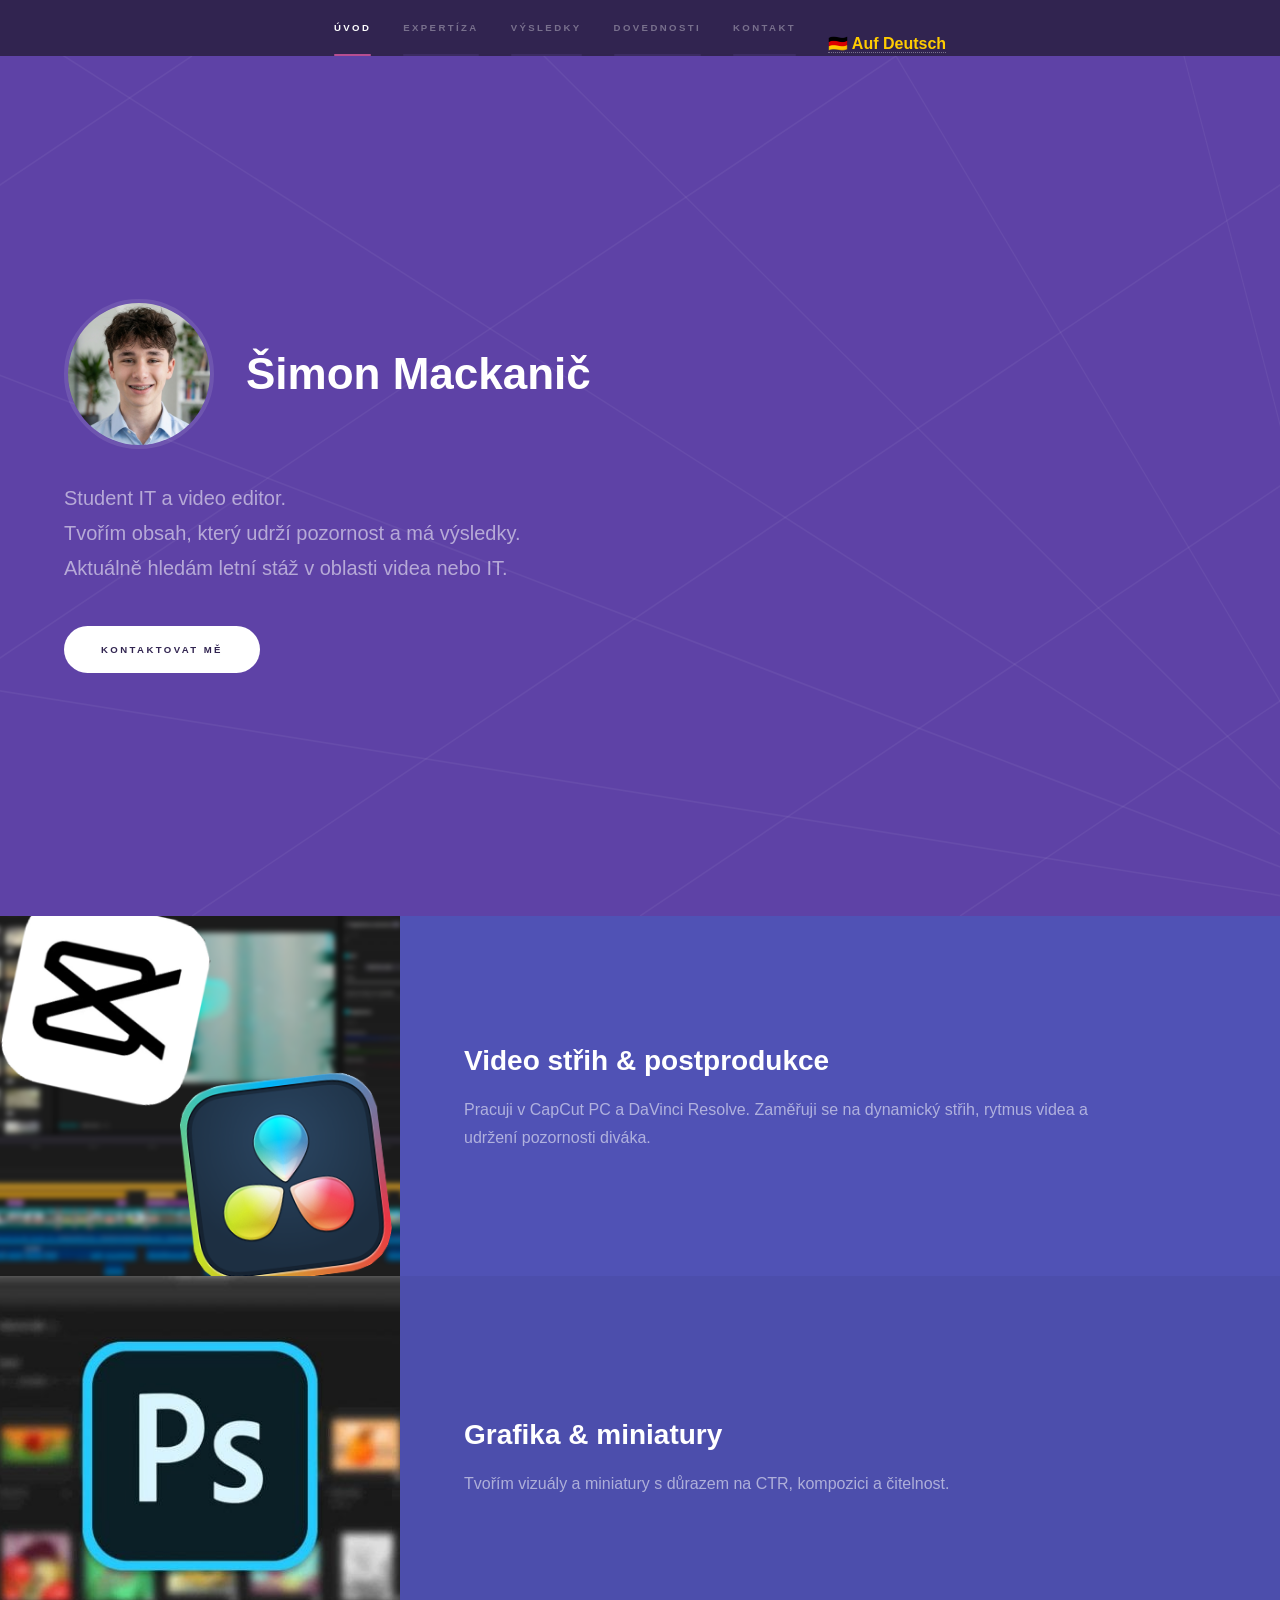
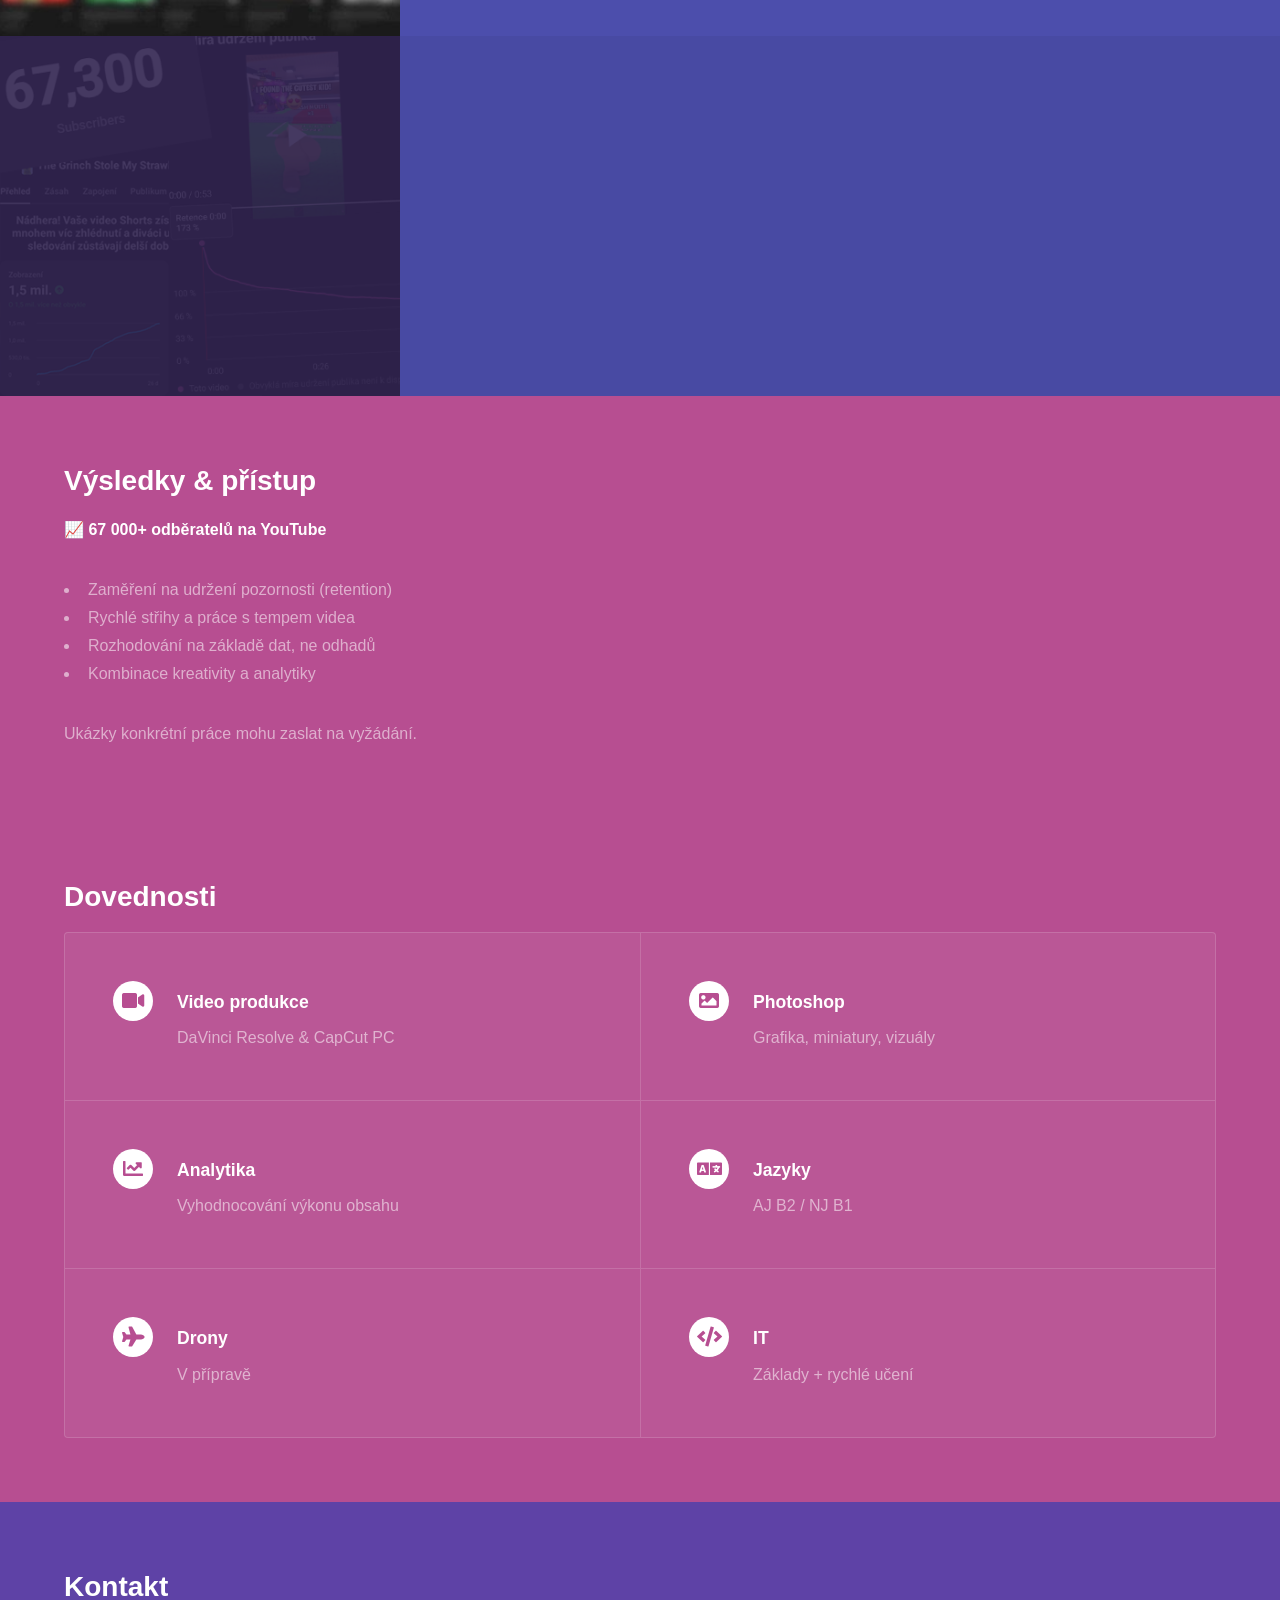
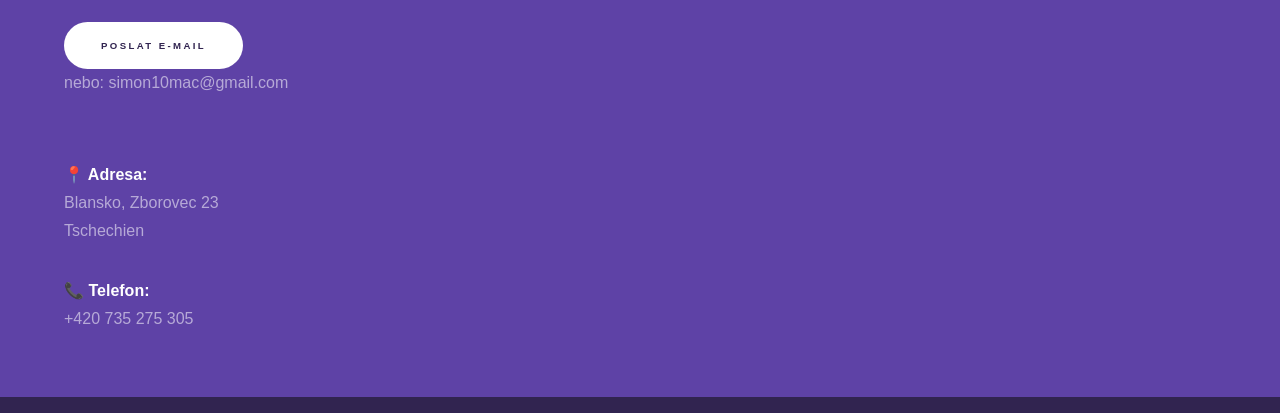
==== index.html @ 4a90dc96 "Add files via upload" ====
<!DOCTYPE HTML>
<html>
<head>
	<title>Šimon Mackanič | Video & IT</title>
	<meta charset="utf-8" />
	<meta name="viewport" content="width=device-width, initial-scale=1, user-scalable=no" />
	<link rel="stylesheet" href="assets/css/main.css" />
	<noscript><link rel="stylesheet" href="assets/css/noscript.css" /></noscript>
</head>
<body class="is-preload">

<section id="sidebar">
	<div class="inner">
		<nav>
			<ul>
				<li><a href="#intro">Úvod</a></li>
				<li><a href="#one">Expertíza</a></li>
				<li><a href="#results">Výsledky</a></li>
				<li><a href="#two">Dovednosti</a></li>
				<li><a href="#three">Kontakt</a></li>
			</ul>
		</nav>
		<div style="padding: 1rem 0 0 2rem;">
			<a href="de.html" style="color: #ffcc00; text-decoration: none; font-weight: bold;">🇩🇪 Auf Deutsch</a>
		</div>
	</div>
</section>

<div id="wrapper">

<section id="intro" class="wrapper style1 fullscreen fade-up">
	<div class="inner">
		<div style="display: flex; align-items: center; gap: 2rem; margin-bottom: 2rem; flex-wrap: wrap;">
			<img src="images/navrh 1.png" 
     alt="Šimon Mackanič" 
     style="width: 150px; height: 150px; object-fit: cover; border-radius: 50%; border: 4px solid rgba(255,255,255,0.1);">

			<h1 style="margin: 0;">Šimon Mackanič</h1>
		</div>

		<p>
		Student IT a video editor.<br>
		Tvořím obsah, který udrží pozornost a má výsledky.<br>
		Aktuálně hledám letní stáž v oblasti videa nebo IT.
		</p>

		<ul class="actions">
			<li><a href="#three" class="button primary">Kontaktovat mě</a></li>
		</ul>
	</div>
</section>

<section id="one" class="wrapper style2 spotlights">
	<section>
		<a href="#" class="image"><img src="images/pic01.png" alt="" /></a>
		<div class="content">
			<div class="inner">
				<h2>Video střih & postprodukce</h2>
				<p>Pracuji v CapCut PC a DaVinci Resolve. Zaměřuji se na dynamický střih, rytmus videa a udržení pozornosti diváka.</p>
			</div>
		</div>
	</section>

	<section>
		<a href="#" class="image"><img src="images/pic02.jpg" alt="" /></a>
		<div class="content">
			<div class="inner">
				<h2>Grafika & miniatury</h2>
				<p>Tvořím vizuály a miniatury s důrazem na CTR, kompozici a čitelnost.</p>
			</div>
		</div>
	</section>

	<section>
		<a href="#" class="image"><img src="images/pic03.png" alt="" /></a>
		<div class="content">
			<div class="inner">
				<h2>Analytika & růst</h2>
				<p>Pracuji s daty, retention grafy a optimalizací obsahu na základě výkonu.</p>
			</div>
		</div>
	</section>
</section>

<!-- NOVÁ SEKCE -->
<section id="results" class="wrapper style3 fade-up">
	<div class="inner">
		<h2>Výsledky & přístup</h2>

		<p><strong>📈 67 000+ odběratelů na YouTube</strong></p>

		<ul>
			<li>Zaměření na udržení pozornosti (retention)</li>
			<li>Rychlé střihy a práce s tempem videa</li>
			<li>Rozhodování na základě dat, ne odhadů</li>
			<li>Kombinace kreativity a analytiky</li>
		</ul>

		<p>
		Ukázky konkrétní práce mohu zaslat na vyžádání.
		</p>
	</div>
</section>

<section id="two" class="wrapper style3 fade-up">
	<div class="inner">
		<h2>Dovednosti</h2>
		<div class="features">

			<section>
				<span class="icon solid major fa-video"></span>
				<h3>Video produkce</h3>
				<p>DaVinci Resolve & CapCut PC</p>
			</section>

			<section>
				<span class="icon solid major fa-image"></span>
				<h3>Photoshop</h3>
				<p>Grafika, miniatury, vizuály</p>
			</section>

			<section>
				<span class="icon solid major fa-chart-line"></span>
				<h3>Analytika</h3>
				<p>Vyhodnocování výkonu obsahu</p>
			</section>

			<section>
				<span class="icon solid major fa-language"></span>
				<h3>Jazyky</h3>
				<p>AJ B2 / NJ B1</p>
			</section>

			<section>
				<span class="icon solid major fa-plane"></span>
				<h3>Drony</h3>
				<p>V přípravě</p>
			</section>

			<section>
				<span class="icon solid major fa-code"></span>
				<h3>IT</h3>
				<p>Základy + rychlé učení</p>
			</section>

		</div>
	</div>
</section>

<section id="three" class="wrapper style1 fade-up">
	<div class="inner">
		<h2>Kontakt</h2>

		<ul class="actions">
			<li><a href="mailto:simon10mac@gmail.com" class="button primary">Poslat E-MAIL</a>

<p>nebo: simon10mac@gmail.com</p>


</li>
		</ul>

		<p><strong>📍 Adresa:</strong><br>
		Blansko, Zborovec 23<br>
		Tschechien</p>

		<p><strong>📞 Telefon:</strong><br>
		+420 735 275 305</p>

	</div>
</section>

</div>

<script src="assets/js/jquery.min.js"></script>
<script src="assets/js/jquery.scrollex.min.js"></script>
<script src="assets/js/jquery.scrolly.min.js"></script>
<script src="assets/js/browser.min.js"></script>
<script src="assets/js/breakpoints.min.js"></script>
<script src="assets/js/util.js"></script>
<script src="assets/js/main.js"></script>

</body>
</html>
---- assets/css/main.css ----
@import url(fontawesome-all.min.css);

/*
	Hyperspace by HTML5 UP
	html5up.net | @ajlkn
	Free for personal and commercial use under the CCA 3.0 license (html5up.net/license)
*/

html, body, div, span, applet, object,
iframe, h1, h2, h3, h4, h5, h6, p, blockquote,
pre, a, abbr, acronym, address, big, cite,
code, del, dfn, em, img, ins, kbd, q, s, samp,
small, strike, strong, sub, sup, tt, var, b,
u, i, center, dl, dt, dd, ol, ul, li, fieldset,
form, label, legend, table, caption, tbody,
tfoot, thead, tr, th, td, article, aside,
canvas, details, embed, figure, figcaption,
footer, header, hgroup, menu, nav, output, ruby,
section, summary, time, mark, audio, video {
	margin: 0;
	padding: 0;
	border: 0;
	font-size: 100%;
	font: inherit;
	vertical-align: baseline;}

article, aside, details, figcaption, figure,
footer, header, hgroup, menu, nav, section {
	display: block;}

body {
	line-height: 1;
}

ol, ul {
	list-style: none;
}

blockquote, q {
	quotes: none;
}

	blockquote:before, blockquote:after, q:before, q:after {
		content: '';
		content: none;
	}

table {
	border-collapse: collapse;
	border-spacing: 0;
}

body {
	-webkit-text-size-adjust: none;
}

mark {
	background-color: transparent;
	color: inherit;
}

input::-moz-focus-inner {
	border: 0;
	padding: 0;
}

input, select, textarea {
	-moz-appearance: none;
	-webkit-appearance: none;
	-ms-appearance: none;
	appearance: none;
}

/* Basic */

	@-ms-viewport {
		width: device-width;
	}

	body {
		-ms-overflow-style: scrollbar;
	}

	@media screen and (max-width: 480px) {

		html, body {
			min-width: 320px;
		}

	}

	html {
		box-sizing: border-box;
	}

	*, *:before, *:after {
		box-sizing: inherit;
	}

	body {
		background: #312450;
	}

		body.is-preload *, body.is-preload *:before, body.is-preload *:after {
			-moz-animation: none !important;
			-webkit-animation: none !important;
			-ms-animation: none !important;
			animation: none !important;
			-moz-transition: none !important;
			-webkit-transition: none !important;
			-ms-transition: none !important;
			transition: none !important;
		}

/* Type */

	body, input, select, textarea {
		color: rgba(255, 255, 255, 0.55);
		font-family: Arial, Helvetica, sans-serif;
		font-size: 16.5pt;
		font-weight: normal;
		line-height: 1.75;
	}

		@media screen and (max-width: 1680px) {

			body, input, select, textarea {
				font-size: 13pt;
			}

		}

		@media screen and (max-width: 1280px) {

			body, input, select, textarea {
				font-size: 12pt;
			}

		}

		@media screen and (max-width: 360px) {

			body, input, select, textarea {
				font-size: 11pt;
			}

		}

	a {
		-moz-transition: color 0.2s ease, border-bottom-color 0.2s ease;
		-webkit-transition: color 0.2s ease, border-bottom-color 0.2s ease;
		-ms-transition: color 0.2s ease, border-bottom-color 0.2s ease;
		transition: color 0.2s ease, border-bottom-color 0.2s ease;
		border-bottom: dotted 1px rgba(255, 255, 255, 0.35);
		color: inherit;
		text-decoration: none;
	}

		a:hover {
			border-bottom-color: transparent;
			color: #ffffff;
		}

	strong, b {
		color: #ffffff;
		font-weight: bold;
	}

	em, i {
		font-style: italic;
	}

	p {
		margin: 0 0 2em 0;
	}

	h1, h2, h3, h4, h5, h6 {
		color: #ffffff;
		font-weight: bold;
		line-height: 1.5;
		margin: 0 0 0.5em 0;
	}

		h1 a, h2 a, h3 a, h4 a, h5 a, h6 a {
			color: inherit;
			text-decoration: none;
		}

	h1 {
		font-size: 2.75em;
	}

		h1.major {
			margin: 0 0 1.3em 0;
			position: relative;
			padding-bottom: 0.35em;
		}

			h1.major:after {
				background-image: -moz-linear-gradient(to right, #5e42a6, #b74e91);
				background-image: -webkit-linear-gradient(to right, #5e42a6, #b74e91);
				background-image: -ms-linear-gradient(to right, #5e42a6, #b74e91);
				background-image: linear-gradient(to right, #5e42a6, #b74e91);
				-moz-transition: max-width 0.2s ease;
				-webkit-transition: max-width 0.2s ease;
				-ms-transition: max-width 0.2s ease;
				transition: max-width 0.2s ease;
				border-radius: 0.2em;
				bottom: 0;
				content: '';
				height: 0.05em;
				position: absolute;
				right: 0;
				width: 100%;
			}

	h2 {
		font-size: 1.75em;
	}

	h3 {
		font-size: 1.1em;
	}

	h4 {
		font-size: 1em;
	}

	h5 {
		font-size: 0.8em;
	}

	h6 {
		font-size: 0.6em;
	}

	@media screen and (max-width: 736px) {

		h1 {
			font-size: 2em;
		}

		h2 {
			font-size: 1.25em;
		}

		h3 {
			font-size: 1em;
		}

		h4 {
			font-size: 0.8em;
		}

		h5 {
			font-size: 0.6em;
		}

		h6 {
			font-size: 0.6em;
		}

	}

	sub {
		font-size: 0.8em;
		position: relative;
		top: 0.5em;
	}

	sup {
		font-size: 0.8em;
		position: relative;
		top: -0.5em;
	}

	blockquote {
		border-left: solid 4px rgba(255, 255, 255, 0.15);
		font-style: italic;
		margin: 0 0 2em 0;
		padding: 0.5em 0 0.5em 2em;
	}

	code {
		background: rgba(255, 255, 255, 0.05);
		border-radius: 0.25em;
		border: solid 1px rgba(255, 255, 255, 0.15);
		font-family: "Courier New", monospace;
		font-size: 0.9em;
		margin: 0 0.25em;
		padding: 0.25em 0.65em;
	}

	pre {
		-webkit-overflow-scrolling: touch;
		font-family: "Courier New", monospace;
		font-size: 0.9em;
		margin: 0 0 2em 0;
	}

		pre code {
			display: block;
			line-height: 1.75em;
			padding: 1em 1.5em;
			overflow-x: auto;
		}

	hr {
		border: 0;
		border-bottom: solid 1px rgba(255, 255, 255, 0.15);
		margin: 2em 0;
	}

		hr.major {
			margin: 3em 0;
		}

	.align-left {
		text-align: left;
	}

	.align-center {
		text-align: center;
	}

	.align-right {
		text-align: right;
	}

/* Row */

	.row {
		display: flex;
		flex-wrap: wrap;
		box-sizing: border-box;
		align-items: stretch;
	}

		.row > * {
			box-sizing: border-box;
		}

		.row.gtr-uniform > * > :last-child {
			margin-bottom: 0;
		}

		.row.aln-left {
			justify-content: flex-start;
		}

		.row.aln-center {
			justify-content: center;
		}

		.row.aln-right {
			justify-content: flex-end;
		}

		.row.aln-top {
			align-items: flex-start;
		}

		.row.aln-middle {
			align-items: center;
		}

		.row.aln-bottom {
			align-items: flex-end;
		}

		.row > .imp {
			order: -1;
		}

		.row > .col-1 {
			width: 8.33333%;
		}

		.row > .off-1 {
			margin-left: 8.33333%;
		}

		.row > .col-2 {
			width: 16.66667%;
		}

		.row > .off-2 {
			margin-left: 16.66667%;
		}

		.row > .col-3 {
			width: 25%;
		}

		.row > .off-3 {
			margin-left: 25%;
		}

		.row > .col-4 {
			width: 33.33333%;
		}

		.row > .off-4 {
			margin-left: 33.33333%;
		}

		.row > .col-5 {
			width: 41.66667%;
		}

		.row > .off-5 {
			margin-left: 41.66667%;
		}

		.row > .col-6 {
			width: 50%;
		}

		.row > .off-6 {
			margin-left: 50%;
		}

		.row > .col-7 {
			width: 58.33333%;
		}

		.row > .off-7 {
			margin-left: 58.33333%;
		}

		.row > .col-8 {
			width: 66.66667%;
		}

		.row > .off-8 {
			margin-left: 66.66667%;
		}

		.row > .col-9 {
			width: 75%;
		}

		.row > .off-9 {
			margin-left: 75%;
		}

		.row > .col-10 {
			width: 83.33333%;
		}

		.row > .off-10 {
			margin-left: 83.33333%;
		}

		.row > .col-11 {
			width: 91.66667%;
		}

		.row > .off-11 {
			margin-left: 91.66667%;
		}

		.row > .col-12 {
			width: 100%;
		}

		.row > .off-12 {
			margin-left: 100%;
		}

		.row.gtr-0 {
			margin-top: 0;
			margin-left: 0em;
		}

			.row.gtr-0 > * {
				padding: 0 0 0 0em;
			}

			.row.gtr-0.gtr-uniform {
				margin-top: 0em;
			}

				.row.gtr-0.gtr-uniform > * {
					padding-top: 0em;
				}

		.row.gtr-25 {
			margin-top: 0;
			margin-left: -0.375em;
		}

			.row.gtr-25 > * {
				padding: 0 0 0 0.375em;
			}

			.row.gtr-25.gtr-uniform {
				margin-top: -0.375em;
			}

				.row.gtr-25.gtr-uniform > * {
					padding-top: 0.375em;
				}

		.row.gtr-50 {
			margin-top: 0;
			margin-left: -0.75em;
		}

			.row.gtr-50 > * {
				padding: 0 0 0 0.75em;
			}

			.row.gtr-50.gtr-uniform {
				margin-top: -0.75em;
			}

				.row.gtr-50.gtr-uniform > * {
					padding-top: 0.75em;
				}

		.row {
			margin-top: 0;
			margin-left: -1.5em;
		}

			.row > * {
				padding: 0 0 0 1.5em;
			}

			.row.gtr-uniform {
				margin-top: -1.5em;
			}

				.row.gtr-uniform > * {
					padding-top: 1.5em;
				}

		.row.gtr-150 {
			margin-top: 0;
			margin-left: -2.25em;
		}

			.row.gtr-150 > * {
				padding: 0 0 0 2.25em;
			}

			.row.gtr-150.gtr-uniform {
				margin-top: -2.25em;
			}

				.row.gtr-150.gtr-uniform > * {
					padding-top: 2.25em;
				}

		.row.gtr-200 {
			margin-top: 0;
			margin-left: -3em;
		}

			.row.gtr-200 > * {
				padding: 0 0 0 3em;
			}

			.row.gtr-200.gtr-uniform {
				margin-top: -3em;
			}

				.row.gtr-200.gtr-uniform > * {
					padding-top: 3em;
				}

		@media screen and (max-width: 1680px) {

			.row {
				display: flex;
				flex-wrap: wrap;
				box-sizing: border-box;
				align-items: stretch;
			}

				.row > * {
					box-sizing: border-box;
				}

				.row.gtr-uniform > * > :last-child {
					margin-bottom: 0;
				}

				.row.aln-left {
					justify-content: flex-start;
				}

				.row.aln-center {
					justify-content: center;
				}

				.row.aln-right {
					justify-content: flex-end;
				}

				.row.aln-top {
					align-items: flex-start;
				}

				.row.aln-middle {
					align-items: center;
				}

				.row.aln-bottom {
					align-items: flex-end;
				}

				.row > .imp-xlarge {
					order: -1;
				}

				.row > .col-1-xlarge {
					width: 8.33333%;
				}

				.row > .off-1-xlarge {
					margin-left: 8.33333%;
				}

				.row > .col-2-xlarge {
					width: 16.66667%;
				}

				.row > .off-2-xlarge {
					margin-left: 16.66667%;
				}

				.row > .col-3-xlarge {
					width: 25%;
				}

				.row > .off-3-xlarge {
					margin-left: 25%;
				}

				.row > .col-4-xlarge {
					width: 33.33333%;
				}

				.row > .off-4-xlarge {
					margin-left: 33.33333%;
				}

				.row > .col-5-xlarge {
					width: 41.66667%;
				}

				.row > .off-5-xlarge {
					margin-left: 41.66667%;
				}

				.row > .col-6-xlarge {
					width: 50%;
				}

				.row > .off-6-xlarge {
					margin-left: 50%;
				}

				.row > .col-7-xlarge {
					width: 58.33333%;
				}

				.row > .off-7-xlarge {
					margin-left: 58.33333%;
				}

				.row > .col-8-xlarge {
					width: 66.66667%;
				}

				.row > .off-8-xlarge {
					margin-left: 66.66667%;
				}

				.row > .col-9-xlarge {
					width: 75%;
				}

				.row > .off-9-xlarge {
					margin-left: 75%;
				}

				.row > .col-10-xlarge {
					width: 83.33333%;
				}

				.row > .off-10-xlarge {
					margin-left: 83.33333%;
				}

				.row > .col-11-xlarge {
					width: 91.66667%;
				}

				.row > .off-11-xlarge {
					margin-left: 91.66667%;
				}

				.row > .col-12-xlarge {
					width: 100%;
				}

				.row > .off-12-xlarge {
					margin-left: 100%;
				}

				.row.gtr-0 {
					margin-top: 0;
					margin-left: 0em;
				}

					.row.gtr-0 > * {
						padding: 0 0 0 0em;
					}

					.row.gtr-0.gtr-uniform {
						margin-top: 0em;
					}

						.row.gtr-0.gtr-uniform > * {
							padding-top: 0em;
						}

				.row.gtr-25 {
					margin-top: 0;
					margin-left: -0.375em;
				}

					.row.gtr-25 > * {
						padding: 0 0 0 0.375em;
					}

					.row.gtr-25.gtr-uniform {
						margin-top: -0.375em;
					}

						.row.gtr-25.gtr-uniform > * {
							padding-top: 0.375em;
						}

				.row.gtr-50 {
					margin-top: 0;
					margin-left: -0.75em;
				}

					.row.gtr-50 > * {
						padding: 0 0 0 0.75em;
					}

					.row.gtr-50.gtr-uniform {
						margin-top: -0.75em;
					}

						.row.gtr-50.gtr-uniform > * {
							padding-top: 0.75em;
						}

				.row {
					margin-top: 0;
					margin-left: -1.5em;
				}

					.row > * {
						padding: 0 0 0 1.5em;
					}

					.row.gtr-uniform {
						margin-top: -1.5em;
					}

						.row.gtr-uniform > * {
							padding-top: 1.5em;
						}

				.row.gtr-150 {
					margin-top: 0;
					margin-left: -2.25em;
				}

					.row.gtr-150 > * {
						padding: 0 0 0 2.25em;
					}

					.row.gtr-150.gtr-uniform {
						margin-top: -2.25em;
					}

						.row.gtr-150.gtr-uniform > * {
							padding-top: 2.25em;
						}

				.row.gtr-200 {
					margin-top: 0;
					margin-left: -3em;
				}

					.row.gtr-200 > * {
						padding: 0 0 0 3em;
					}

					.row.gtr-200.gtr-uniform {
						margin-top: -3em;
					}

						.row.gtr-200.gtr-uniform > * {
							padding-top: 3em;
						}

		}

		@media screen and (max-width: 1280px) {

			.row {
				display: flex;
				flex-wrap: wrap;
				box-sizing: border-box;
				align-items: stretch;
			}

				.row > * {
					box-sizing: border-box;
				}

				.row.gtr-uniform > * > :last-child {
					margin-bottom: 0;
				}

				.row.aln-left {
					justify-content: flex-start;
				}

				.row.aln-center {
					justify-content: center;
				}

				.row.aln-right {
					justify-content: flex-end;
				}

				.row.aln-top {
					align-items: flex-start;
				}

				.row.aln-middle {
					align-items: center;
				}

				.row.aln-bottom {
					align-items: flex-end;
				}

				.row > .imp-large {
					order: -1;
				}

				.row > .col-1-large {
					width: 8.33333%;
				}

				.row > .off-1-large {
					margin-left: 8.33333%;
				}

				.row > .col-2-large {
					width: 16.66667%;
				}

				.row > .off-2-large {
					margin-left: 16.66667%;
				}

				.row > .col-3-large {
					width: 25%;
				}

				.row > .off-3-large {
					margin-left: 25%;
				}

				.row > .col-4-large {
					width: 33.33333%;
				}

				.row > .off-4-large {
					margin-left: 33.33333%;
				}

				.row > .col-5-large {
					width: 41.66667%;
				}

				.row > .off-5-large {
					margin-left: 41.66667%;
				}

				.row > .col-6-large {
					width: 50%;
				}

				.row > .off-6-large {
					margin-left: 50%;
				}

				.row > .col-7-large {
					width: 58.33333%;
				}

				.row > .off-7-large {
					margin-left: 58.33333%;
				}

				.row > .col-8-large {
					width: 66.66667%;
				}

				.row > .off-8-large {
					margin-left: 66.66667%;
				}

				.row > .col-9-large {
					width: 75%;
				}

				.row > .off-9-large {
					margin-left: 75%;
				}

				.row > .col-10-large {
					width: 83.33333%;
				}

				.row > .off-10-large {
					margin-left: 83.33333%;
				}

				.row > .col-11-large {
					width: 91.66667%;
				}

				.row > .off-11-large {
					margin-left: 91.66667%;
				}

				.row > .col-12-large {
					width: 100%;
				}

				.row > .off-12-large {
					margin-left: 100%;
				}

				.row.gtr-0 {
					margin-top: 0;
					margin-left: 0em;
				}

					.row.gtr-0 > * {
						padding: 0 0 0 0em;
					}

					.row.gtr-0.gtr-uniform {
						margin-top: 0em;
					}

						.row.gtr-0.gtr-uniform > * {
							padding-top: 0em;
						}

				.row.gtr-25 {
					margin-top: 0;
					margin-left: -0.375em;
				}

					.row.gtr-25 > * {
						padding: 0 0 0 0.375em;
					}

					.row.gtr-25.gtr-uniform {
						margin-top: -0.375em;
					}

						.row.gtr-25.gtr-uniform > * {
							padding-top: 0.375em;
						}

				.row.gtr-50 {
					margin-top: 0;
					margin-left: -0.75em;
				}

					.row.gtr-50 > * {
						padding: 0 0 0 0.75em;
					}

					.row.gtr-50.gtr-uniform {
						margin-top: -0.75em;
					}

						.row.gtr-50.gtr-uniform > * {
							padding-top: 0.75em;
						}

				.row {
					margin-top: 0;
					margin-left: -1.5em;
				}

					.row > * {
						padding: 0 0 0 1.5em;
					}

					.row.gtr-uniform {
						margin-top: -1.5em;
					}

						.row.gtr-uniform > * {
							padding-top: 1.5em;
						}

				.row.gtr-150 {
					margin-top: 0;
					margin-left: -2.25em;
				}

					.row.gtr-150 > * {
						padding: 0 0 0 2.25em;
					}

					.row.gtr-150.gtr-uniform {
						margin-top: -2.25em;
					}

						.row.gtr-150.gtr-uniform > * {
							padding-top: 2.25em;
						}

				.row.gtr-200 {
					margin-top: 0;
					margin-left: -3em;
				}

					.row.gtr-200 > * {
						padding: 0 0 0 3em;
					}

					.row.gtr-200.gtr-uniform {
						margin-top: -3em;
					}

						.row.gtr-200.gtr-uniform > * {
							padding-top: 3em;
						}

		}

		@media screen and (max-width: 980px) {

			.row {
				display: flex;
				flex-wrap: wrap;
				box-sizing: border-box;
				align-items: stretch;
			}

				.row > * {
					box-sizing: border-box;
				}

				.row.gtr-uniform > * > :last-child {
					margin-bottom: 0;
				}

				.row.aln-left {
					justify-content: flex-start;
				}

				.row.aln-center {
					justify-content: center;
				}

				.row.aln-right {
					justify-content: flex-end;
				}

				.row.aln-top {
					align-items: flex-start;
				}

				.row.aln-middle {
					align-items: center;
				}

				.row.aln-bottom {
					align-items: flex-end;
				}

				.row > .imp-medium {
					order: -1;
				}

				.row > .col-1-medium {
					width: 8.33333%;
				}

				.row > .off-1-medium {
					margin-left: 8.33333%;
				}

				.row > .col-2-medium {
					width: 16.66667%;
				}

				.row > .off-2-medium {
					margin-left: 16.66667%;
				}

				.row > .col-3-medium {
					width: 25%;
				}

				.row > .off-3-medium {
					margin-left: 25%;
				}

				.row > .col-4-medium {
					width: 33.33333%;
				}

				.row > .off-4-medium {
					margin-left: 33.33333%;
				}

				.row > .col-5-medium {
					width: 41.66667%;
				}

				.row > .off-5-medium {
					margin-left: 41.66667%;
				}

				.row > .col-6-medium {
					width: 50%;
				}

				.row > .off-6-medium {
					margin-left: 50%;
				}

				.row > .col-7-medium {
					width: 58.33333%;
				}

				.row > .off-7-medium {
					margin-left: 58.33333%;
				}

				.row > .col-8-medium {
					width: 66.66667%;
				}

				.row > .off-8-medium {
					margin-left: 66.66667%;
				}

				.row > .col-9-medium {
					width: 75%;
				}

				.row > .off-9-medium {
					margin-left: 75%;
				}

				.row > .col-10-medium {
					width: 83.33333%;
				}

				.row > .off-10-medium {
					margin-left: 83.33333%;
				}

				.row > .col-11-medium {
					width: 91.66667%;
				}

				.row > .off-11-medium {
					margin-left: 91.66667%;
				}

				.row > .col-12-medium {
					width: 100%;
				}

				.row > .off-12-medium {
					margin-left: 100%;
				}

				.row.gtr-0 {
					margin-top: 0;
					margin-left: 0em;
				}

					.row.gtr-0 > * {
						padding: 0 0 0 0em;
					}

					.row.gtr-0.gtr-uniform {
						margin-top: 0em;
					}

						.row.gtr-0.gtr-uniform > * {
							padding-top: 0em;
						}

				.row.gtr-25 {
					margin-top: 0;
					margin-left: -0.375em;
				}

					.row.gtr-25 > * {
						padding: 0 0 0 0.375em;
					}

					.row.gtr-25.gtr-uniform {
						margin-top: -0.375em;
					}

						.row.gtr-25.gtr-uniform > * {
							padding-top: 0.375em;
						}

				.row.gtr-50 {
					margin-top: 0;
					margin-left: -0.75em;
				}

					.row.gtr-50 > * {
						padding: 0 0 0 0.75em;
					}

					.row.gtr-50.gtr-uniform {
						margin-top: -0.75em;
					}

						.row.gtr-50.gtr-uniform > * {
							padding-top: 0.75em;
						}

				.row {
					margin-top: 0;
					margin-left: -1.5em;
				}

					.row > * {
						padding: 0 0 0 1.5em;
					}

					.row.gtr-uniform {
						margin-top: -1.5em;
					}

						.row.gtr-uniform > * {
							padding-top: 1.5em;
						}

				.row.gtr-150 {
					margin-top: 0;
					margin-left: -2.25em;
				}

					.row.gtr-150 > * {
						padding: 0 0 0 2.25em;
					}

					.row.gtr-150.gtr-uniform {
						margin-top: -2.25em;
					}

						.row.gtr-150.gtr-uniform > * {
							padding-top: 2.25em;
						}

				.row.gtr-200 {
					margin-top: 0;
					margin-left: -3em;
				}

					.row.gtr-200 > * {
						padding: 0 0 0 3em;
					}

					.row.gtr-200.gtr-uniform {
						margin-top: -3em;
					}

						.row.gtr-200.gtr-uniform > * {
							padding-top: 3em;
						}

		}

		@media screen and (max-width: 736px) {

			.row {
				display: flex;
				flex-wrap: wrap;
				box-sizing: border-box;
				align-items: stretch;
			}

				.row > * {
					box-sizing: border-box;
				}

				.row.gtr-uniform > * > :last-child {
					margin-bottom: 0;
				}

				.row.aln-left {
					justify-content: flex-start;
				}

				.row.aln-center {
					justify-content: center;
				}

				.row.aln-right {
					justify-content: flex-end;
				}

				.row.aln-top {
					align-items: flex-start;
				}

				.row.aln-middle {
					align-items: center;
				}

				.row.aln-bottom {
					align-items: flex-end;
				}

				.row > .imp-small {
					order: -1;
				}

				.row > .col-1-small {
					width: 8.33333%;
				}

				.row > .off-1-small {
					margin-left: 8.33333%;
				}

				.row > .col-2-small {
					width: 16.66667%;
				}

				.row > .off-2-small {
					margin-left: 16.66667%;
				}

				.row > .col-3-small {
					width: 25%;
				}

				.row > .off-3-small {
					margin-left: 25%;
				}

				.row > .col-4-small {
					width: 33.33333%;
				}

				.row > .off-4-small {
					margin-left: 33.33333%;
				}

				.row > .col-5-small {
					width: 41.66667%;
				}

				.row > .off-5-small {
					margin-left: 41.66667%;
				}

				.row > .col-6-small {
					width: 50%;
				}

				.row > .off-6-small {
					margin-left: 50%;
				}

				.row > .col-7-small {
					width: 58.33333%;
				}

				.row > .off-7-small {
					margin-left: 58.33333%;
				}

				.row > .col-8-small {
					width: 66.66667%;
				}

				.row > .off-8-small {
					margin-left: 66.66667%;
				}

				.row > .col-9-small {
					width: 75%;
				}

				.row > .off-9-small {
					margin-left: 75%;
				}

				.row > .col-10-small {
					width: 83.33333%;
				}

				.row > .off-10-small {
					margin-left: 83.33333%;
				}

				.row > .col-11-small {
					width: 91.66667%;
				}

				.row > .off-11-small {
					margin-left: 91.66667%;
				}

				.row > .col-12-small {
					width: 100%;
				}

				.row > .off-12-small {
					margin-left: 100%;
				}

				.row.gtr-0 {
					margin-top: 0;
					margin-left: 0em;
				}

					.row.gtr-0 > * {
						padding: 0 0 0 0em;
					}

					.row.gtr-0.gtr-uniform {
						margin-top: 0em;
					}

						.row.gtr-0.gtr-uniform > * {
							padding-top: 0em;
						}

				.row.gtr-25 {
					margin-top: 0;
					margin-left: -0.375em;
				}

					.row.gtr-25 > * {
						padding: 0 0 0 0.375em;
					}

					.row.gtr-25.gtr-uniform {
						margin-top: -0.375em;
					}

						.row.gtr-25.gtr-uniform > * {
							padding-top: 0.375em;
						}

				.row.gtr-50 {
					margin-top: 0;
					margin-left: -0.75em;
				}

					.row.gtr-50 > * {
						padding: 0 0 0 0.75em;
					}

					.row.gtr-50.gtr-uniform {
						margin-top: -0.75em;
					}

						.row.gtr-50.gtr-uniform > * {
							padding-top: 0.75em;
						}

				.row {
					margin-top: 0;
					margin-left: -1.5em;
				}

					.row > * {
						padding: 0 0 0 1.5em;
					}

					.row.gtr-uniform {
						margin-top: -1.5em;
					}

						.row.gtr-uniform > * {
							padding-top: 1.5em;
						}

				.row.gtr-150 {
					margin-top: 0;
					margin-left: -2.25em;
				}

					.row.gtr-150 > * {
						padding: 0 0 0 2.25em;
					}

					.row.gtr-150.gtr-uniform {
						margin-top: -2.25em;
					}

						.row.gtr-150.gtr-uniform > * {
							padding-top: 2.25em;
						}

				.row.gtr-200 {
					margin-top: 0;
					margin-left: -3em;
				}

					.row.gtr-200 > * {
						padding: 0 0 0 3em;
					}

					.row.gtr-200.gtr-uniform {
						margin-top: -3em;
					}

						.row.gtr-200.gtr-uniform > * {
							padding-top: 3em;
						}

		}

		@media screen and (max-width: 480px) {

			.row {
				display: flex;
				flex-wrap: wrap;
				box-sizing: border-box;
				align-items: stretch;
			}

				.row > * {
					box-sizing: border-box;
				}

				.row.gtr-uniform > * > :last-child {
					margin-bottom: 0;
				}

				.row.aln-left {
					justify-content: flex-start;
				}

				.row.aln-center {
					justify-content: center;
				}

				.row.aln-right {
					justify-content: flex-end;
				}

				.row.aln-top {
					align-items: flex-start;
				}

				.row.aln-middle {
					align-items: center;
				}

				.row.aln-bottom {
					align-items: flex-end;
				}

				.row > .imp-xsmall {
					order: -1;
				}

				.row > .col-1-xsmall {
					width: 8.33333%;
				}

				.row > .off-1-xsmall {
					margin-left: 8.33333%;
				}

				.row > .col-2-xsmall {
					width: 16.66667%;
				}

				.row > .off-2-xsmall {
					margin-left: 16.66667%;
				}

				.row > .col-3-xsmall {
					width: 25%;
				}

				.row > .off-3-xsmall {
					margin-left: 25%;
				}

				.row > .col-4-xsmall {
					width: 33.33333%;
				}

				.row > .off-4-xsmall {
					margin-left: 33.33333%;
				}

				.row > .col-5-xsmall {
					width: 41.66667%;
				}

				.row > .off-5-xsmall {
					margin-left: 41.66667%;
				}

				.row > .col-6-xsmall {
					width: 50%;
				}

				.row > .off-6-xsmall {
					margin-left: 50%;
				}

				.row > .col-7-xsmall {
					width: 58.33333%;
				}

				.row > .off-7-xsmall {
					margin-left: 58.33333%;
				}

				.row > .col-8-xsmall {
					width: 66.66667%;
				}

				.row > .off-8-xsmall {
					margin-left: 66.66667%;
				}

				.row > .col-9-xsmall {
					width: 75%;
				}

				.row > .off-9-xsmall {
					margin-left: 75%;
				}

				.row > .col-10-xsmall {
					width: 83.33333%;
				}

				.row > .off-10-xsmall {
					margin-left: 83.33333%;
				}

				.row > .col-11-xsmall {
					width: 91.66667%;
				}

				.row > .off-11-xsmall {
					margin-left: 91.66667%;
				}

				.row > .col-12-xsmall {
					width: 100%;
				}

				.row > .off-12-xsmall {
					margin-left: 100%;
				}

				.row.gtr-0 {
					margin-top: 0;
					margin-left: 0em;
				}

					.row.gtr-0 > * {
						padding: 0 0 0 0em;
					}

					.row.gtr-0.gtr-uniform {
						margin-top: 0em;
					}

						.row.gtr-0.gtr-uniform > * {
							padding-top: 0em;
						}

				.row.gtr-25 {
					margin-top: 0;
					margin-left: -0.375em;
				}

					.row.gtr-25 > * {
						padding: 0 0 0 0.375em;
					}

					.row.gtr-25.gtr-uniform {
						margin-top: -0.375em;
					}

						.row.gtr-25.gtr-uniform > * {
							padding-top: 0.375em;
						}

				.row.gtr-50 {
					margin-top: 0;
					margin-left: -0.75em;
				}

					.row.gtr-50 > * {
						padding: 0 0 0 0.75em;
					}

					.row.gtr-50.gtr-uniform {
						margin-top: -0.75em;
					}

						.row.gtr-50.gtr-uniform > * {
							padding-top: 0.75em;
						}

				.row {
					margin-top: 0;
					margin-left: -1.5em;
				}

					.row > * {
						padding: 0 0 0 1.5em;
					}

					.row.gtr-uniform {
						margin-top: -1.5em;
					}

						.row.gtr-uniform > * {
							padding-top: 1.5em;
						}

				.row.gtr-150 {
					margin-top: 0;
					margin-left: -2.25em;
				}

					.row.gtr-150 > * {
						padding: 0 0 0 2.25em;
					}

					.row.gtr-150.gtr-uniform {
						margin-top: -2.25em;
					}

						.row.gtr-150.gtr-uniform > * {
							padding-top: 2.25em;
						}

				.row.gtr-200 {
					margin-top: 0;
					margin-left: -3em;
				}

					.row.gtr-200 > * {
						padding: 0 0 0 3em;
					}

					.row.gtr-200.gtr-uniform {
						margin-top: -3em;
					}

						.row.gtr-200.gtr-uniform > * {
							padding-top: 3em;
						}

		}

/* Box */

	.box {
		border-radius: 0.25em;
		border: solid 1px rgba(255, 255, 255, 0.15);
		margin-bottom: 2em;
		padding: 1.5em;
	}

		.box > :last-child,
		.box > :last-child > :last-child,
		.box > :last-child > :last-child > :last-child {
			margin-bottom: 0;
		}

		.box.alt {
			border: 0;
			border-radius: 0;
			padding: 0;
		}

/* Button */

	input[type="submit"],
	input[type="reset"],
	input[type="button"],
	button,
	.button {
		-moz-appearance: none;
		-webkit-appearance: none;
		-ms-appearance: none;
		appearance: none;
		-moz-transition: border-color 0.2s ease;
		-webkit-transition: border-color 0.2s ease;
		-ms-transition: border-color 0.2s ease;
		transition: border-color 0.2s ease;
		background-color: transparent;
		border: solid 1px !important;
		border-color: rgba(255, 255, 255, 0.15) !important;
		border-radius: 3em;
		color: #ffffff !important;
		cursor: pointer;
		display: inline-block;
		font-size: 0.6em;
		font-weight: bold;
		height: calc(4.75em + 2px);
		letter-spacing: 0.25em;
		line-height: 4.75em;
		outline: 0;
		padding: 0 3.75em;
		position: relative;
		text-align: center;
		text-decoration: none;
		text-transform: uppercase;
		white-space: nowrap;
	}

		input[type="submit"]:after,
		input[type="reset"]:after,
		input[type="button"]:after,
		button:after,
		.button:after {
			-moz-transform: scale(0.25);
			-webkit-transform: scale(0.25);
			-ms-transform: scale(0.25);
			transform: scale(0.25);
			pointer-events: none;
			-moz-transition: opacity 0.2s ease, -moz-transform 0.2s ease;
			-webkit-transition: opacity 0.2s ease, -webkit-transform 0.2s ease;
			-ms-transition: opacity 0.2s ease, -ms-transform 0.2s ease;
			transition: opacity 0.2s ease, transform 0.2s ease;
			background: #ffffff;
			border-radius: 3em;
			content: '';
			height: 100%;
			left: 0;
			opacity: 0;
			position: absolute;
			top: 0;
			width: 100%;
		}

		input[type="submit"].icon:before,
		input[type="reset"].icon:before,
		input[type="button"].icon:before,
		button.icon:before,
		.button.icon:before {
			margin-right: 0.75em;
		}

		input[type="submit"].fit,
		input[type="reset"].fit,
		input[type="button"].fit,
		button.fit,
		.button.fit {
			width: 100%;
		}

		input[type="submit"].small,
		input[type="reset"].small,
		input[type="button"].small,
		button.small,
		.button.small {
			font-size: 0.4em;
		}

		input[type="submit"].large,
		input[type="reset"].large,
		input[type="button"].large,
		button.large,
		.button.large {
			font-size: 0.8em;
		}

		input[type="submit"].primary,
		input[type="reset"].primary,
		input[type="button"].primary,
		button.primary,
		.button.primary {
			background-color: #ffffff;
			color: #312450 !important;
		}

			input[type="submit"].primary:after,
			input[type="reset"].primary:after,
			input[type="button"].primary:after,
			button.primary:after,
			.button.primary:after {
				display: none;
			}

		input[type="submit"].disabled, input[type="submit"]:disabled,
		input[type="reset"].disabled,
		input[type="reset"]:disabled,
		input[type="button"].disabled,
		input[type="button"]:disabled,
		button.disabled,
		button:disabled,
		.button.disabled,
		.button:disabled {
			cursor: default;
			opacity: 0.5;
			pointer-events: none;
		}

		input[type="submit"]:hover,
		input[type="reset"]:hover,
		input[type="button"]:hover,
		button:hover,
		.button:hover {
			border-color: rgba(255, 255, 255, 0.55) !important;
		}

			input[type="submit"]:hover:after,
			input[type="reset"]:hover:after,
			input[type="button"]:hover:after,
			button:hover:after,
			.button:hover:after {
				opacity: 0.05;
				-moz-transform: scale(1);
				-webkit-transform: scale(1);
				-ms-transform: scale(1);
				transform: scale(1);
			}

			input[type="submit"]:hover:active,
			input[type="reset"]:hover:active,
			input[type="button"]:hover:active,
			button:hover:active,
			.button:hover:active {
				border-color: #ffffff !important;
			}

				input[type="submit"]:hover:active:after,
				input[type="reset"]:hover:active:after,
				input[type="button"]:hover:active:after,
				button:hover:active:after,
				.button:hover:active:after {
					opacity: 0.1;
				}

/* Features */

	.features {
		display: -moz-flex;
		display: -webkit-flex;
		display: -ms-flex;
		display: flex;
		-moz-flex-wrap: wrap;
		-webkit-flex-wrap: wrap;
		-ms-flex-wrap: wrap;
		flex-wrap: wrap;
		border-radius: 0.25em;
		border: solid 1px rgba(255, 255, 255, 0.15);
		background: rgba(255, 255, 255, 0.05);
		margin: 0 0 2em 0;
	}

		.features section {
			padding: 3.5em 3em 1em 7em ;
			width: 50%;
			border-top: solid 1px rgba(255, 255, 255, 0.15);
			position: relative;
		}

			.features section:nth-child(-n + 2) {
				border-top-width: 0;
			}

			.features section:nth-child(2n) {
				border-left: solid 1px rgba(255, 255, 255, 0.15);
			}

			.features section .icon {
				-moz-transition: opacity 0.5s ease, -moz-transform 0.5s ease;
				-webkit-transition: opacity 0.5s ease, -webkit-transform 0.5s ease;
				-ms-transition: opacity 0.5s ease, -ms-transform 0.5s ease;
				transition: opacity 0.5s ease, transform 0.5s ease;
				-moz-transition-delay: 1s;
				-webkit-transition-delay: 1s;
				-ms-transition-delay: 1s;
				transition-delay: 1s;
				-moz-transform: scale(1);
				-webkit-transform: scale(1);
				-ms-transform: scale(1);
				transform: scale(1);
				position: absolute;
				left: 3em;
				top: 3em;
				opacity: 1;
			}

			.features section:nth-child(1) .icon {
				-moz-transition-delay: 0.15s;
				-webkit-transition-delay: 0.15s;
				-ms-transition-delay: 0.15s;
				transition-delay: 0.15s;
			}

			.features section:nth-child(2) .icon {
				-moz-transition-delay: 0.3s;
				-webkit-transition-delay: 0.3s;
				-ms-transition-delay: 0.3s;
				transition-delay: 0.3s;
			}

			.features section:nth-child(3) .icon {
				-moz-transition-delay: 0.45s;
				-webkit-transition-delay: 0.45s;
				-ms-transition-delay: 0.45s;
				transition-delay: 0.45s;
			}

			.features section:nth-child(4) .icon {
				-moz-transition-delay: 0.6s;
				-webkit-transition-delay: 0.6s;
				-ms-transition-delay: 0.6s;
				transition-delay: 0.6s;
			}

			.features section:nth-child(5) .icon {
				-moz-transition-delay: 0.75s;
				-webkit-transition-delay: 0.75s;
				-ms-transition-delay: 0.75s;
				transition-delay: 0.75s;
			}

			.features section:nth-child(6) .icon {
				-moz-transition-delay: 0.9s;
				-webkit-transition-delay: 0.9s;
				-ms-transition-delay: 0.9s;
				transition-delay: 0.9s;
			}

			.features section:nth-child(7) .icon {
				-moz-transition-delay: 1.05s;
				-webkit-transition-delay: 1.05s;
				-ms-transition-delay: 1.05s;
				transition-delay: 1.05s;
			}

			.features section:nth-child(8) .icon {
				-moz-transition-delay: 1.2s;
				-webkit-transition-delay: 1.2s;
				-ms-transition-delay: 1.2s;
				transition-delay: 1.2s;
			}

			.features section:nth-child(9) .icon {
				-moz-transition-delay: 1.35s;
				-webkit-transition-delay: 1.35s;
				-ms-transition-delay: 1.35s;
				transition-delay: 1.35s;
			}

			.features section:nth-child(10) .icon {
				-moz-transition-delay: 1.5s;
				-webkit-transition-delay: 1.5s;
				-ms-transition-delay: 1.5s;
				transition-delay: 1.5s;
			}

			.features section:nth-child(11) .icon {
				-moz-transition-delay: 1.65s;
				-webkit-transition-delay: 1.65s;
				-ms-transition-delay: 1.65s;
				transition-delay: 1.65s;
			}

			.features section:nth-child(12) .icon {
				-moz-transition-delay: 1.8s;
				-webkit-transition-delay: 1.8s;
				-ms-transition-delay: 1.8s;
				transition-delay: 1.8s;
			}

			.features section:nth-child(13) .icon {
				-moz-transition-delay: 1.95s;
				-webkit-transition-delay: 1.95s;
				-ms-transition-delay: 1.95s;
				transition-delay: 1.95s;
			}

			.features section:nth-child(14) .icon {
				-moz-transition-delay: 2.1s;
				-webkit-transition-delay: 2.1s;
				-ms-transition-delay: 2.1s;
				transition-delay: 2.1s;
			}

			.features section:nth-child(15) .icon {
				-moz-transition-delay: 2.25s;
				-webkit-transition-delay: 2.25s;
				-ms-transition-delay: 2.25s;
				transition-delay: 2.25s;
			}

			.features section:nth-child(16) .icon {
				-moz-transition-delay: 2.4s;
				-webkit-transition-delay: 2.4s;
				-ms-transition-delay: 2.4s;
				transition-delay: 2.4s;
			}

			.features section:nth-child(17) .icon {
				-moz-transition-delay: 2.55s;
				-webkit-transition-delay: 2.55s;
				-ms-transition-delay: 2.55s;
				transition-delay: 2.55s;
			}

			.features section:nth-child(18) .icon {
				-moz-transition-delay: 2.7s;
				-webkit-transition-delay: 2.7s;
				-ms-transition-delay: 2.7s;
				transition-delay: 2.7s;
			}

			.features section:nth-child(19) .icon {
				-moz-transition-delay: 2.85s;
				-webkit-transition-delay: 2.85s;
				-ms-transition-delay: 2.85s;
				transition-delay: 2.85s;
			}

			.features section:nth-child(20) .icon {
				-moz-transition-delay: 3s;
				-webkit-transition-delay: 3s;
				-ms-transition-delay: 3s;
				transition-delay: 3s;
			}

		.features.inactive section .icon {
			-moz-transform: scale(0.5);
			-webkit-transform: scale(0.5);
			-ms-transform: scale(0.5);
			transform: scale(0.5);
			opacity: 0;
		}

		@media screen and (max-width: 980px) {

			.features {
				display: block;
			}

				.features section {
					border-top-width: 1px !important;
					border-left-width: 0 !important;
					width: 100%;
				}

					.features section:first-child {
						border-top-width: 0 !important;
					}

		}

		@media screen and (max-width: 736px) {

			.features section {
				padding: 2.5em 1.5em 0.1em 5.5em ;
			}

				.features section .icon {
					left: 1.5em;
					top: 2em;
				}

		}

		@media screen and (max-width: 480px) {

			.features section {
				padding: 2em 1.5em 0.1em 1.5em ;
			}

				.features section .icon {
					left: 0;
					position: relative;
					top: 0;
				}

		}

/* Form */

	form {
		margin: 0 0 2em 0;
	}

		form > :last-child {
			margin-bottom: 0;
		}

		form > .fields {
			display: -moz-flex;
			display: -webkit-flex;
			display: -ms-flex;
			display: flex;
			-moz-flex-wrap: wrap;
			-webkit-flex-wrap: wrap;
			-ms-flex-wrap: wrap;
			flex-wrap: wrap;
			width: calc(100% + 3em);
			margin: -1.5em 0 2em -1.5em;
		}

			form > .fields > .field {
				-moz-flex-grow: 0;
				-webkit-flex-grow: 0;
				-ms-flex-grow: 0;
				flex-grow: 0;
				-moz-flex-shrink: 0;
				-webkit-flex-shrink: 0;
				-ms-flex-shrink: 0;
				flex-shrink: 0;
				padding: 1.5em 0 0 1.5em;
				width: calc(100% - 1.5em);
			}

				form > .fields > .field.half {
					width: calc(50% - 0.75em);
				}

				form > .fields > .field.third {
					width: calc(100%/3 - 0.5em);
				}

				form > .fields > .field.quarter {
					width: calc(25% - 0.375em);
				}

		@media screen and (max-width: 480px) {

			form > .fields {
				width: calc(100% + 3em);
				margin: -1.5em 0 2em -1.5em;
			}

				form > .fields > .field {
					padding: 1.5em 0 0 1.5em;
					width: calc(100% - 1.5em);
				}

					form > .fields > .field.half {
						width: calc(100% - 1.5em);
					}

					form > .fields > .field.third {
						width: calc(100% - 1.5em);
					}

					form > .fields > .field.quarter {
						width: calc(100% - 1.5em);
					}

		}

	label {
		color: #ffffff;
		font-weight: bold;
		line-height: 1.5;
		margin: 0 0 0.7em 0;
		display: block;
		font-size: 1.1em;
	}

	input[type="text"],
	input[type="password"],
	input[type="email"],
	input[type="tel"],
	select,
	textarea {
		-moz-appearance: none;
		-webkit-appearance: none;
		-ms-appearance: none;
		appearance: none;
		background: rgba(255, 255, 255, 0.05);
		border-radius: 0.25em;
		border: none;
		border: solid 1px rgba(255, 255, 255, 0.15);
		color: inherit;
		display: block;
		outline: 0;
		padding: 0 1em;
		text-decoration: none;
		width: 100%;
	}

		input[type="text"]:invalid,
		input[type="password"]:invalid,
		input[type="email"]:invalid,
		input[type="tel"]:invalid,
		select:invalid,
		textarea:invalid {
			box-shadow: none;
		}

		input[type="text"]:focus,
		input[type="password"]:focus,
		input[type="email"]:focus,
		input[type="tel"]:focus,
		select:focus,
		textarea:focus {
			border-color: #ffffff;
			box-shadow: 0 0 0 1px #ffffff;
		}

	select {
		background-image: url("data:image/svg+xml;charset=utf8,%3Csvg xmlns='http://www.w3.org/2000/svg' width='40' height='40' preserveAspectRatio='none' viewBox='0 0 40 40'%3E%3Cpath d='M9.4,12.3l10.4,10.4l10.4-10.4c0.2-0.2,0.5-0.4,0.9-0.4c0.3,0,0.6,0.1,0.9,0.4l3.3,3.3c0.2,0.2,0.4,0.5,0.4,0.9 c0,0.4-0.1,0.6-0.4,0.9L20.7,31.9c-0.2,0.2-0.5,0.4-0.9,0.4c-0.3,0-0.6-0.1-0.9-0.4L4.3,17.3c-0.2-0.2-0.4-0.5-0.4-0.9 c0-0.4,0.1-0.6,0.4-0.9l3.3-3.3c0.2-0.2,0.5-0.4,0.9-0.4S9.1,12.1,9.4,12.3z' fill='rgba(255, 255, 255, 0.15)' /%3E%3C/svg%3E");
		background-size: 1.25rem;
		background-repeat: no-repeat;
		background-position: calc(100% - 1rem) center;
		height: 2.75em;
		padding-right: 2.75em;
		text-overflow: ellipsis;
	}

		select option {
			color: #ffffff;
			background: #312450;
		}

		select:focus::-ms-value {
			background-color: transparent;
		}

		select::-ms-expand {
			display: none;
		}

	input[type="text"],
	input[type="password"],
	input[type="email"],
	select {
		height: 2.75em;
	}

	textarea {
		padding: 0.75em 1em;
	}

		body.is-ie textarea {
			min-height: 10em;
		}

	input[type="checkbox"],
	input[type="radio"] {
		-moz-appearance: none;
		-webkit-appearance: none;
		-ms-appearance: none;
		appearance: none;
		display: block;
		float: left;
		margin-right: -2em;
		opacity: 0;
		width: 1em;
		z-index: -1;
	}

		input[type="checkbox"] + label,
		input[type="radio"] + label {
			text-decoration: none;
			color: rgba(255, 255, 255, 0.55);
			cursor: pointer;
			display: inline-block;
			font-size: 1em;
			font-weight: normal;
			padding-left: 2.4em;
			padding-right: 0.75em;
			position: relative;
		}

			input[type="checkbox"] + label:before,
			input[type="radio"] + label:before {
				-moz-osx-font-smoothing: grayscale;
				-webkit-font-smoothing: antialiased;
				display: inline-block;
				font-style: normal;
				font-variant: normal;
				text-rendering: auto;
				line-height: 1;
				text-transform: none !important;
				font-family: 'Font Awesome 5 Free';
				font-weight: 900;
			}

			input[type="checkbox"] + label:before,
			input[type="radio"] + label:before {
				background: rgba(255, 255, 255, 0.05);
				border-radius: 0.25em;
				border: solid 1px rgba(255, 255, 255, 0.15);
				content: '';
				display: inline-block;
				font-size: 0.8em;
				height: 2.0625em;
				left: 0;
				line-height: 2.0625em;
				position: absolute;
				text-align: center;
				top: 0;
				width: 2.0625em;
			}

		input[type="checkbox"]:checked + label:before,
		input[type="radio"]:checked + label:before {
			background: #ffffff;
			border-color: #ffffff;
			color: #b74e91;
			content: '\f00c';
		}

		input[type="checkbox"]:focus + label:before,
		input[type="radio"]:focus + label:before {
			border-color: #ffffff;
			box-shadow: 0 0 0 1px #ffffff;
		}

	input[type="checkbox"] + label:before {
		border-radius: 0.25em;
	}

	input[type="radio"] + label:before {
		border-radius: 100%;
	}

	::-webkit-input-placeholder {
		color: rgba(255, 255, 255, 0.35) !important;
		opacity: 1.0;
	}

	:-moz-placeholder {
		color: rgba(255, 255, 255, 0.35) !important;
		opacity: 1.0;
	}

	::-moz-placeholder {
		color: rgba(255, 255, 255, 0.35) !important;
		opacity: 1.0;
	}

	:-ms-input-placeholder {
		color: rgba(255, 255, 255, 0.35) !important;
		opacity: 1.0;
	}

/* Icon */

	.icon {
		text-decoration: none;
		border-bottom: none;
		position: relative;
	}

		.icon:before {
			-moz-osx-font-smoothing: grayscale;
			-webkit-font-smoothing: antialiased;
			display: inline-block;
			font-style: normal;
			font-variant: normal;
			text-rendering: auto;
			line-height: 1;
			text-transform: none !important;
			font-family: 'Font Awesome 5 Free';
			font-weight: 400;
		}

		.icon > .label {
			display: none;
		}

		.icon:before {
			line-height: inherit;
		}

		.icon.solid:before {
			font-weight: 900;
		}

		.icon.brands:before {
			font-family: 'Font Awesome 5 Brands';
		}

		.icon.major {
			width: 2.5em;
			height: 2.5em;
			display: block;
			background: #ffffff;
			border-radius: 100%;
			color: #312450;
			text-align: center;
			line-height: 2.5em;
			margin: 0 0 1.3em 0;
		}

			.icon.major:before {
				font-size: 1.25em;
			}

				.wrapper.style1 .icon.major:before {
					color: #5e42a6;
				}

				.wrapper.style1-alt .icon.major:before {
					color: #493382;
				}

				.wrapper.style2 .icon.major:before {
					color: #5052b5;
				}

				.wrapper.style2-alt .icon.major:before {
					color: #3e4094;
				}

				.wrapper.style3 .icon.major:before {
					color: #b74e91;
				}

				.wrapper.style3-alt .icon.major:before {
					color: #953d75;
				}

/* Image */

	.image {
		border-radius: 0.25em;
		border: 0;
		display: inline-block;
		position: relative;
	}

		.image img {
			border-radius: 0.25em;
			display: block;
		}

		.image.left, .image.right {
			max-width: 40%;
		}

			.image.left img, .image.right img {
				width: 100%;
			}

		.image.left {
			float: left;
			margin: 0 1.5em 1em 0;
			top: 0.25em;
		}

		.image.right {
			float: right;
			margin: 0 0 1em 1.5em;
			top: 0.25em;
		}

		.image.fit {
			display: block;
			margin: 0 0 2em 0;
			width: 100%;
		}

			.image.fit img {
				width: 100%;
			}

		.image.main {
			display: block;
			margin: 0 0 3em 0;
			width: 100%;
		}

			.image.main img {
				width: 100%;
			}

/* List */

	ol {
		list-style: decimal;
		margin: 0 0 2em 0;
		padding-left: 1.25em;
	}

		ol li {
			padding-left: 0.25em;
		}

	ul {
		list-style: disc;
		margin: 0 0 2em 0;
		padding-left: 1em;
	}

		ul li {
			padding-left: 0.5em;
		}

		ul.alt {
			list-style: none;
			padding-left: 0;
		}

			ul.alt li {
				border-top: solid 1px rgba(255, 255, 255, 0.15);
				padding: 0.5em 0;
			}

				ul.alt li:first-child {
					border-top: 0;
					padding-top: 0;
				}

	dl {
		margin: 0 0 2em 0;
	}

		dl dt {
			display: block;
			font-weight: bold;
			margin: 0 0 1em 0;
		}

		dl dd {
			margin-left: 2em;
		}

/* Actions */

	ul.actions {
		display: -moz-flex;
		display: -webkit-flex;
		display: -ms-flex;
		display: flex;
		cursor: default;
		list-style: none;
		margin-left: -1em;
		padding-left: 0;
	}

		ul.actions li {
			padding: 0 0 0 1em;
			vertical-align: middle;
		}

		ul.actions.special {
			-moz-justify-content: center;
			-webkit-justify-content: center;
			-ms-justify-content: center;
			justify-content: center;
			width: 100%;
			margin-left: 0;
		}

			ul.actions.special li:first-child {
				padding-left: 0;
			}

		ul.actions.stacked {
			-moz-flex-direction: column;
			-webkit-flex-direction: column;
			-ms-flex-direction: column;
			flex-direction: column;
			margin-left: 0;
		}

			ul.actions.stacked li {
				padding: 1.3em 0 0 0;
			}

				ul.actions.stacked li:first-child {
					padding-top: 0;
				}

		ul.actions.fit {
			width: calc(100% + 1em);
		}

			ul.actions.fit li {
				-moz-flex-grow: 1;
				-webkit-flex-grow: 1;
				-ms-flex-grow: 1;
				flex-grow: 1;
				-moz-flex-shrink: 1;
				-webkit-flex-shrink: 1;
				-ms-flex-shrink: 1;
				flex-shrink: 1;
				width: 100%;
			}

				ul.actions.fit li > * {
					width: 100%;
				}

			ul.actions.fit.stacked {
				width: 100%;
			}

		@media screen and (max-width: 480px) {

			ul.actions:not(.fixed) {
				-moz-flex-direction: column;
				-webkit-flex-direction: column;
				-ms-flex-direction: column;
				flex-direction: column;
				margin-left: 0;
				width: 100% !important;
			}

				ul.actions:not(.fixed) li {
					-moz-flex-grow: 1;
					-webkit-flex-grow: 1;
					-ms-flex-grow: 1;
					flex-grow: 1;
					-moz-flex-shrink: 1;
					-webkit-flex-shrink: 1;
					-ms-flex-shrink: 1;
					flex-shrink: 1;
					padding: 1em 0 0 0;
					text-align: center;
					width: 100%;
				}

					ul.actions:not(.fixed) li > * {
						width: 100%;
					}

					ul.actions:not(.fixed) li:first-child {
						padding-top: 0;
					}

					ul.actions:not(.fixed) li input[type="submit"],
					ul.actions:not(.fixed) li input[type="reset"],
					ul.actions:not(.fixed) li input[type="button"],
					ul.actions:not(.fixed) li button,
					ul.actions:not(.fixed) li .button {
						width: 100%;
					}

						ul.actions:not(.fixed) li input[type="submit"].icon:before,
						ul.actions:not(.fixed) li input[type="reset"].icon:before,
						ul.actions:not(.fixed) li input[type="button"].icon:before,
						ul.actions:not(.fixed) li button.icon:before,
						ul.actions:not(.fixed) li .button.icon:before {
							margin-left: -0.5rem;
						}

		}

/* Contact */

	ul.contact {
		list-style: none;
		padding: 0;
	}

		ul.contact > li {
			padding: 0;
			margin: 1.5em 0 0 0;
		}

			ul.contact > li:first-child {
				margin-top: 0;
			}

/* Icons */

	ul.icons {
		cursor: default;
		list-style: none;
		padding-left: 0;
	}

		ul.icons li {
			display: inline-block;
			padding: 0 0.75em 0 0;
		}

			ul.icons li:last-child {
				padding-right: 0;
			}

			ul.icons li > a, ul.icons li > span {
				border: 0;
			}

				ul.icons li > a .label, ul.icons li > span .label {
					display: none;
				}

/* Menu */

	ul.menu {
		list-style: none;
		padding: 0;
	}

		ul.menu > li {
			border-left: solid 1px rgba(255, 255, 255, 0.15);
			display: inline-block;
			line-height: 1;
			margin-left: 1.5em;
			padding: 0 0 0 1.5em;
		}

			ul.menu > li:first-child {
				border-left: 0;
				margin: 0;
				padding-left: 0;
			}

		@media screen and (max-width: 480px) {

			ul.menu > li {
				border-left: 0;
				display: block;
				line-height: inherit;
				margin: 0.5em 0 0 0;
				padding-left: 0;
			}

		}

/* Section/Article */

	section.special, article.special {
		text-align: center;
	}

	header p {
		color: rgba(255, 255, 255, 0.35);
		position: relative;
		margin: 0 0 1.5em 0;
	}

	header h2 + p {
		font-size: 1.25em;
		margin-top: -1em;
		line-height: 1.5em;
	}

	header h3 + p {
		font-size: 1.1em;
		margin-top: -0.8em;
		line-height: 1.5em;
	}

	header h4 + p,
	header h5 + p,
	header h6 + p {
		font-size: 0.9em;
		margin-top: -0.6em;
		line-height: 1.5em;
	}

/* Split */

	.split {
		display: -moz-flex;
		display: -webkit-flex;
		display: -ms-flex;
		display: flex;
	}

		.split > * {
			width: calc(50% - 2.5em);
		}

		.split > :nth-child(2n - 1) {
			padding-right: 2.5em;
			border-right: solid 1px rgba(255, 255, 255, 0.15);
		}

		.split > :nth-child(2n) {
			padding-left: 2.5em;
		}

		.split.style1 > :nth-child(2n - 1) {
			width: calc(66.66666% - 2.5em);
		}

		.split.style1 > :nth-child(2n) {
			width: calc(33.33333% - 2.5em);
		}

		@media screen and (max-width: 1680px) {

			.split > * {
				width: calc(50% - 2em);
			}

			.split > :nth-child(2n - 1) {
				padding-right: 2em;
			}

			.split > :nth-child(2n) {
				padding-left: 2em;
			}

			.split.style1 > :nth-child(2n - 1) {
				width: calc(66.66666% - 2em);
			}

			.split.style1 > :nth-child(2n) {
				width: calc(33.33333% - 2em);
			}

		}

		@media screen and (max-width: 980px) {

			.split {
				display: block;
			}

				.split > * {
					border-top: solid 1px rgba(255, 255, 255, 0.15);
					margin: 4em 0 0 0;
					padding: 4em 0 0 0;
					width: 100% !important;
				}

				.split > :nth-child(2n - 1) {
					border-right: 0;
					padding-right: 0;
				}

				.split > :nth-child(2n) {
					padding-left: 0;
				}

				.split > :first-child {
					border-top: 0;
					margin-top: 0;
					padding-top: 0;
				}

		}

		@media screen and (max-width: 736px) {

			.split > * {
				margin: 3em 0 0 0;
				padding: 3em 0 0 0;
			}

		}

/* Spotlights */

	.spotlights > section {
		display: -moz-flex;
		display: -webkit-flex;
		display: -ms-flex;
		display: flex;
		-moz-flex-direction: row;
		-webkit-flex-direction: row;
		-ms-flex-direction: row;
		flex-direction: row;
		min-height: 22.5em;
	}

		body.is-ie .spotlights > section {
			min-height: 0;
		}

		.spotlights > section > .image {
			background-position: center center;
			background-size: cover;
			border-radius: 0;
			display: block;
			position: relative;
			width: 25em;
		}

			.spotlights > section > .image img {
				border-radius: 0;
				display: block;
			}

			.spotlights > section > .image:before {
				-moz-transition: opacity 1s ease;
				-webkit-transition: opacity 1s ease;
				-ms-transition: opacity 1s ease;
				transition: opacity 1s ease;
				background: rgba(49, 36, 80, 0.9);
				content: '';
				display: block;
				height: 100%;
				left: 0;
				opacity: 0;
				position: absolute;
				top: 0;
				width: 100%;
			}

		.spotlights > section > .content {
			padding: 4em 5em 2em 5em ;
			display: -moz-flex;
			display: -webkit-flex;
			display: -ms-flex;
			display: flex;
			-moz-flex-direction: column;
			-webkit-flex-direction: column;
			-ms-flex-direction: column;
			flex-direction: column;
			-moz-justify-content: center;
			-webkit-justify-content: center;
			-ms-justify-content: center;
			justify-content: center;
			width: 50em;
			-ms-flex: 1;
		}

			.spotlights > section > .content > .inner {
				-moz-transform: translateX(0) translateY(0);
				-webkit-transform: translateX(0) translateY(0);
				-ms-transform: translateX(0) translateY(0);
				transform: translateX(0) translateY(0);
				-moz-transition: opacity 1s ease, -moz-transform 1s ease;
				-webkit-transition: opacity 1s ease, -webkit-transform 1s ease;
				-ms-transition: opacity 1s ease, -ms-transform 1s ease;
				transition: opacity 1s ease, transform 1s ease;
				opacity: 1;
			}

		.spotlights > section:nth-child(2) {
			background-color: rgba(0, 0, 0, 0.05);
		}

		.spotlights > section:nth-child(3) {
			background-color: rgba(0, 0, 0, 0.1);
		}

		.spotlights > section.inactive > .image:before,
		body.is-preload .spotlights > section > .image:before {
			opacity: 1;
		}

		.spotlights > section.inactive > .content > .inner,
		body.is-preload .spotlights > section > .content > .inner {
			-moz-transform: translateX(-1em);
			-webkit-transform: translateX(-1em);
			-ms-transform: translateX(-1em);
			transform: translateX(-1em);
			opacity: 0;
		}

		@media screen and (max-width: 1680px) {

			.spotlights > section > .content {
				padding: 4em 4em 2em 4em ;
			}

		}

		@media screen and (max-width: 980px) {

			.spotlights > section {
				display: block;
			}

				.spotlights > section > .image {
					width: 100%;
					height: 50vh;
				}

				.spotlights > section > .content {
					width: 100%;
				}

				.spotlights > section.inactive > .content > .inner,
				body.is-preload .spotlights > section > .content > .inner {
					-moz-transform: translateY(1em);
					-webkit-transform: translateY(1em);
					-ms-transform: translateY(1em);
					transform: translateY(1em);
				}

		}

		@media screen and (max-width: 736px) {

			.spotlights > section > .image {
				height: 50vh;
				min-height: 15em;
			}

			.spotlights > section > .content {
				padding: 3em 2em 1em 2em ;
			}

		}

/* Table */

	.table-wrapper {
		-webkit-overflow-scrolling: touch;
		overflow-x: auto;
	}

	table {
		margin: 0 0 2em 0;
		width: 100%;
	}

		table tbody tr {
			border: solid 1px rgba(255, 255, 255, 0.15);
			border-left: 0;
			border-right: 0;
		}

			table tbody tr:nth-child(2n + 1) {
				background-color: rgba(255, 255, 255, 0.05);
			}

		table td {
			padding: 0.75em 0.75em;
		}

		table th {
			color: #ffffff;
			font-size: 1em;
			font-weight: bold;
			padding: 0 0.75em 0.75em 0.75em;
			text-align: left;
		}

		table thead {
			border-bottom: solid 2px rgba(255, 255, 255, 0.15);
		}

		table tfoot {
			border-top: solid 2px rgba(255, 255, 255, 0.15);
		}

		table.alt {
			border-collapse: separate;
		}

			table.alt tbody tr td {
				border: solid 1px rgba(255, 255, 255, 0.15);
				border-left-width: 0;
				border-top-width: 0;
			}

				table.alt tbody tr td:first-child {
					border-left-width: 1px;
				}

			table.alt tbody tr:first-child td {
				border-top-width: 1px;
			}

			table.alt thead {
				border-bottom: 0;
			}

			table.alt tfoot {
				border-top: 0;
			}

/* Wrapper */

	.wrapper {
		position: relative;
	}

		.wrapper > .inner {
			padding: 5em 5em 3em 5em ;
			max-width: 100%;
			width: 75em;
		}

			@media screen and (max-width: 1680px) {

				.wrapper > .inner {
					padding: 4em 4em 2em 4em ;
				}

			}

			@media screen and (max-width: 1280px) {

				.wrapper > .inner {
					width: 100%;
				}

			}

			@media screen and (max-width: 736px) {

				.wrapper > .inner {
					padding: 3em 2em 1em 2em ;
				}

			}

		.wrapper.alt {
			background-color: #261c3e;
		}

		.wrapper.style1 {
			background-color: #5e42a6;
		}

		.wrapper.style1-alt {
			background-color: #493382;
		}

		.wrapper.style2 {
			background-color: #5052b5;
		}

		.wrapper.style2-alt {
			background-color: #3e4094;
		}

		.wrapper.style3 {
			background-color: #b74e91;
		}

		.wrapper.style3-alt {
			background-color: #953d75;
		}

		.wrapper.fullscreen {
			display: -moz-flex;
			display: -webkit-flex;
			display: -ms-flex;
			display: flex;
			-moz-flex-direction: column;
			-webkit-flex-direction: column;
			-ms-flex-direction: column;
			flex-direction: column;
			-moz-justify-content: center;
			-webkit-justify-content: center;
			-ms-justify-content: center;
			justify-content: center;
			min-height: 100vh;
		}

			body.is-ie .wrapper.fullscreen {
				height: 100vh;
			}

			@media screen and (max-width: 1280px) {

				.wrapper.fullscreen {
					min-height: calc(100vh - 2.5em);
				}

					body.is-ie .wrapper.fullscreen {
						height: calc(100vh - 2.5em);
					}

			}

			@media screen and (max-width: 736px) {

				.wrapper.fullscreen {
					padding: 2em 0;
					min-height: 0;
				}

					body.is-ie .wrapper.fullscreen {
						height: auto;
					}

			}

		.wrapper.fade-up > .inner {
			-moz-transform: translateY(0);
			-webkit-transform: translateY(0);
			-ms-transform: translateY(0);
			transform: translateY(0);
			-moz-transition: opacity 1s ease, -moz-transform 1s ease;
			-webkit-transition: opacity 1s ease, -webkit-transform 1s ease;
			-ms-transition: opacity 1s ease, -ms-transform 1s ease;
			transition: opacity 1s ease, transform 1s ease;
			opacity: 1.0;
		}

		.wrapper.fade-up.inactive > .inner,
		body.is-preload .wrapper.fade-up > .inner {
			opacity: 0;
			-moz-transform: translateY(1em);
			-webkit-transform: translateY(1em);
			-ms-transform: translateY(1em);
			transform: translateY(1em);
		}

		.wrapper.fade-down > .inner {
			-moz-transform: translateY(0);
			-webkit-transform: translateY(0);
			-ms-transform: translateY(0);
			transform: translateY(0);
			-moz-transition: opacity 1s ease, -moz-transform 1s ease;
			-webkit-transition: opacity 1s ease, -webkit-transform 1s ease;
			-ms-transition: opacity 1s ease, -ms-transform 1s ease;
			transition: opacity 1s ease, transform 1s ease;
			opacity: 1.0;
		}

		.wrapper.fade-down.inactive > .inner,
		body.is-preload .wrapper.fade-down > .inner {
			opacity: 0;
			-moz-transform: translateY(-1em);
			-webkit-transform: translateY(-1em);
			-ms-transform: translateY(-1em);
			transform: translateY(-1em);
		}

		.wrapper.fade > .inner {
			-moz-transition: opacity 1s ease;
			-webkit-transition: opacity 1s ease;
			-ms-transition: opacity 1s ease;
			transition: opacity 1s ease;
			opacity: 1.0;
		}

		.wrapper.fade.inactive > .inner,
		body.is-preload .wrapper.fade > .inner {
			opacity: 0;
		}

/* Header */

	#header {
		display: -moz-flex;
		display: -webkit-flex;
		display: -ms-flex;
		display: flex;
		background-color: #5e42a6;
		cursor: default;
		padding: 1.75em 2em;
	}

		#header > .title {
			border: 0;
			color: #ffffff;
			display: block;
			font-size: 1.25em;
			font-weight: bold;
		}

		#header > nav {
			-moz-flex: 1;
			-webkit-flex: 1;
			-ms-flex: 1;
			flex: 1;
			text-align: right;
		}

			#header > nav > ul {
				margin: 0;
				padding: 0;
			}

				#header > nav > ul > li {
					display: inline-block;
					margin-left: 1.75em;
					padding: 0;
					vertical-align: middle;
				}

					#header > nav > ul > li:first-child {
						margin-left: 0;
					}

					#header > nav > ul > li a {
						border: 0;
						color: rgba(255, 255, 255, 0.35);
						display: inline-block;
						font-size: 0.6em;
						font-weight: bold;
						letter-spacing: 0.25em;
						text-transform: uppercase;
					}

						#header > nav > ul > li a:hover {
							color: rgba(255, 255, 255, 0.55);
						}

						#header > nav > ul > li a.active {
							color: #ffffff;
						}

		@media screen and (max-width: 736px) {

			#header {
				padding: 1em 2em;
			}

		}

		@media screen and (max-width: 480px) {

			#header {
				display: block;
				padding: 0 2em;
				text-align: left;
			}

				#header .title {
					font-size: 1.25em;
					padding: 1em 0;
				}

				#header > nav {
					border-top: solid 1px rgba(255, 255, 255, 0.15);
					text-align: inherit;
				}

					#header > nav > ul > li {
						margin-left: 1.5em;
					}

						#header > nav > ul > li a {
							height: 6em;
							line-height: 6em;
						}

		}

/* Wrapper (main) */

	#sidebar + #wrapper {
		margin-left: 18em;
	}

		@media screen and (max-width: 1280px) {

			#sidebar + #wrapper {
				margin-left: 0;
				padding-top: 3.5em;
			}

		}

		@media screen and (max-width: 736px) {

			#sidebar + #wrapper {
				padding-top: 0;
			}

		}

	#header + #wrapper > .wrapper > .inner {
		margin: 0 auto;
	}

/* Footer */

	#sidebar + #wrapper + #footer {
		margin-left: 18em;
	}

		@media screen and (max-width: 1280px) {

			#sidebar + #wrapper + #footer {
				margin-left: 0;
			}

		}

	#footer > .inner a {
		border-bottom-color: rgba(255, 255, 255, 0.15);
	}

		#footer > .inner a:hover {
			border-bottom-color: transparent;
		}

	#footer > .inner .menu {
		font-size: 0.8em;
		color: rgba(255, 255, 255, 0.15);
	}

	#header + #wrapper + #footer > .inner {
		margin: 0 auto;
	}

/* Sidebar */

	#sidebar {
		padding: 2.5em 2.5em 0.5em 2.5em ;
		background: #312450;
		cursor: default;
		height: 100vh;
		left: 0;
		overflow-x: hidden;
		overflow-y: auto;
		position: fixed;
		text-align: right;
		top: 0;
		width: 18em;
		z-index: 10000;
	}

		#sidebar > .inner {
			display: -moz-flex;
			display: -webkit-flex;
			display: -ms-flex;
			display: flex;
			-moz-flex-direction: column;
			-webkit-flex-direction: column;
			-ms-flex-direction: column;
			flex-direction: column;
			-moz-justify-content: center;
			-webkit-justify-content: center;
			-ms-justify-content: center;
			justify-content: center;
			-moz-transform: translateY(0);
			-webkit-transform: translateY(0);
			-ms-transform: translateY(0);
			transform: translateY(0);
			-moz-transition: opacity 1s ease;
			-webkit-transition: opacity 1s ease;
			-ms-transition: opacity 1s ease;
			transition: opacity 1s ease;
			min-height: 100%;
			opacity: 1;
			width: 100%;
		}

			body.is-ie #sidebar > .inner {
				height: 100%;
			}

		#sidebar nav > ul {
			list-style: none;
			padding: 0;
		}

			#sidebar nav > ul > li {
				-moz-transform: translateY(0);
				-webkit-transform: translateY(0);
				-ms-transform: translateY(0);
				transform: translateY(0);
				-moz-transition: opacity 0.15s ease, -moz-transform 0.75s ease;
				-webkit-transition: opacity 0.15s ease, -webkit-transform 0.75s ease;
				-ms-transition: opacity 0.15s ease, -ms-transform 0.75s ease;
				transition: opacity 0.15s ease, transform 0.75s ease;
				margin: 1.5em 0 0 0;
				opacity: 1;
				padding: 0;
				position: relative;
			}

				#sidebar nav > ul > li:first-child {
					margin: 0;
				}

				#sidebar nav > ul > li:nth-child(1) {
					-moz-transition-delay: 0.45s;
					-webkit-transition-delay: 0.45s;
					-ms-transition-delay: 0.45s;
					transition-delay: 0.45s;
				}

				#sidebar nav > ul > li:nth-child(2) {
					-moz-transition-delay: 0.65s;
					-webkit-transition-delay: 0.65s;
					-ms-transition-delay: 0.65s;
					transition-delay: 0.65s;
				}

				#sidebar nav > ul > li:nth-child(3) {
					-moz-transition-delay: 0.85s;
					-webkit-transition-delay: 0.85s;
					-ms-transition-delay: 0.85s;
					transition-delay: 0.85s;
				}

				#sidebar nav > ul > li:nth-child(4) {
					-moz-transition-delay: 1.05s;
					-webkit-transition-delay: 1.05s;
					-ms-transition-delay: 1.05s;
					transition-delay: 1.05s;
				}

				#sidebar nav > ul > li:nth-child(5) {
					-moz-transition-delay: 1.25s;
					-webkit-transition-delay: 1.25s;
					-ms-transition-delay: 1.25s;
					transition-delay: 1.25s;
				}

				#sidebar nav > ul > li:nth-child(6) {
					-moz-transition-delay: 1.45s;
					-webkit-transition-delay: 1.45s;
					-ms-transition-delay: 1.45s;
					transition-delay: 1.45s;
				}

				#sidebar nav > ul > li:nth-child(7) {
					-moz-transition-delay: 1.65s;
					-webkit-transition-delay: 1.65s;
					-ms-transition-delay: 1.65s;
					transition-delay: 1.65s;
				}

				#sidebar nav > ul > li:nth-child(8) {
					-moz-transition-delay: 1.85s;
					-webkit-transition-delay: 1.85s;
					-ms-transition-delay: 1.85s;
					transition-delay: 1.85s;
				}

				#sidebar nav > ul > li:nth-child(9) {
					-moz-transition-delay: 2.05s;
					-webkit-transition-delay: 2.05s;
					-ms-transition-delay: 2.05s;
					transition-delay: 2.05s;
				}

				#sidebar nav > ul > li:nth-child(10) {
					-moz-transition-delay: 2.25s;
					-webkit-transition-delay: 2.25s;
					-ms-transition-delay: 2.25s;
					transition-delay: 2.25s;
				}

				#sidebar nav > ul > li:nth-child(11) {
					-moz-transition-delay: 2.45s;
					-webkit-transition-delay: 2.45s;
					-ms-transition-delay: 2.45s;
					transition-delay: 2.45s;
				}

				#sidebar nav > ul > li:nth-child(12) {
					-moz-transition-delay: 2.65s;
					-webkit-transition-delay: 2.65s;
					-ms-transition-delay: 2.65s;
					transition-delay: 2.65s;
				}

				#sidebar nav > ul > li:nth-child(13) {
					-moz-transition-delay: 2.85s;
					-webkit-transition-delay: 2.85s;
					-ms-transition-delay: 2.85s;
					transition-delay: 2.85s;
				}

				#sidebar nav > ul > li:nth-child(14) {
					-moz-transition-delay: 3.05s;
					-webkit-transition-delay: 3.05s;
					-ms-transition-delay: 3.05s;
					transition-delay: 3.05s;
				}

				#sidebar nav > ul > li:nth-child(15) {
					-moz-transition-delay: 3.25s;
					-webkit-transition-delay: 3.25s;
					-ms-transition-delay: 3.25s;
					transition-delay: 3.25s;
				}

				#sidebar nav > ul > li:nth-child(16) {
					-moz-transition-delay: 3.45s;
					-webkit-transition-delay: 3.45s;
					-ms-transition-delay: 3.45s;
					transition-delay: 3.45s;
				}

				#sidebar nav > ul > li:nth-child(17) {
					-moz-transition-delay: 3.65s;
					-webkit-transition-delay: 3.65s;
					-ms-transition-delay: 3.65s;
					transition-delay: 3.65s;
				}

				#sidebar nav > ul > li:nth-child(18) {
					-moz-transition-delay: 3.85s;
					-webkit-transition-delay: 3.85s;
					-ms-transition-delay: 3.85s;
					transition-delay: 3.85s;
				}

				#sidebar nav > ul > li:nth-child(19) {
					-moz-transition-delay: 4.05s;
					-webkit-transition-delay: 4.05s;
					-ms-transition-delay: 4.05s;
					transition-delay: 4.05s;
				}

				#sidebar nav > ul > li:nth-child(20) {
					-moz-transition-delay: 4.25s;
					-webkit-transition-delay: 4.25s;
					-ms-transition-delay: 4.25s;
					transition-delay: 4.25s;
				}

		#sidebar nav a {
			-moz-transition: color 0.2s ease;
			-webkit-transition: color 0.2s ease;
			-ms-transition: color 0.2s ease;
			transition: color 0.2s ease;
			border: 0;
			color: rgba(255, 255, 255, 0.35);
			display: block;
			font-size: 0.6em;
			font-weight: bold;
			letter-spacing: 0.25em;
			line-height: 1.75;
			outline: 0;
			padding: 1.35em 0;
			position: relative;
			text-decoration: none;
			text-transform: uppercase;
		}

			#sidebar nav a:before, #sidebar nav a:after {
				border-radius: 0.2em;
				bottom: 0;
				content: '';
				height: 0.2em;
				position: absolute;
				right: 0;
				width: 100%;
			}

			#sidebar nav a:before {
				background: #3c2c62;
			}

			#sidebar nav a:after {
				background-image: -moz-linear-gradient(to right, #5e42a6, #b74e91);
				background-image: -webkit-linear-gradient(to right, #5e42a6, #b74e91);
				background-image: -ms-linear-gradient(to right, #5e42a6, #b74e91);
				background-image: linear-gradient(to right, #5e42a6, #b74e91);
				-moz-transition: max-width 0.2s ease;
				-webkit-transition: max-width 0.2s ease;
				-ms-transition: max-width 0.2s ease;
				transition: max-width 0.2s ease;
				max-width: 0;
			}

			#sidebar nav a:hover {
				color: rgba(255, 255, 255, 0.55);
			}

			#sidebar nav a.active {
				color: #ffffff;
			}

				#sidebar nav a.active:after {
					max-width: 100%;
				}

		body.is-preload #sidebar > .inner {
			opacity: 0;
		}

		body.is-preload #sidebar nav ul li {
			-moz-transform: translateY(2em);
			-webkit-transform: translateY(2em);
			-ms-transform: translateY(2em);
			transform: translateY(2em);
			opacity: 0;
		}

		@media screen and (max-width: 1280px) {

			#sidebar {
				height: 3.5em;
				left: 0;
				line-height: 3.5em;
				overflow: hidden;
				padding: 0;
				text-align: center;
				top: 0;
				width: 100%;
			}

				#sidebar > .inner {
					-moz-flex-direction: row;
					-webkit-flex-direction: row;
					-ms-flex-direction: row;
					flex-direction: row;
					-moz-align-items: -moz-stretch;
					-webkit-align-items: -webkit-stretch;
					-ms-align-items: -ms-stretch;
					align-items: stretch;
					height: inherit;
					line-height: inherit;
				}

				#sidebar nav {
					height: inherit;
					line-height: inherit;
				}

					#sidebar nav ul {
						display: -moz-flex;
						display: -webkit-flex;
						display: -ms-flex;
						display: flex;
						height: inherit;
						line-height: inherit;
						margin: 0;
					}

						#sidebar nav ul li {
							display: block;
							height: inherit;
							line-height: inherit;
							margin: 0 0 0 2em;
							padding: 0;
						}

					#sidebar nav a {
						height: inherit;
						line-height: inherit;
						padding: 0;
					}

						#sidebar nav a:after {
							background-image: none;
							background-color: #b74e91;
						}

		}

		@media screen and (max-width: 736px) {

			#sidebar {
				display: none;
			}

		}

/* Intro */

	#intro {
		background-attachment: fixed;
		background-image: url("images/intro.svg");
		background-position: top right;
		background-repeat: no-repeat;
		background-size: 100% 100%;
	}

		#intro p {
			font-size: 1.25em;
		}

			@media screen and (max-width: 980px) {

				#intro p br {
					display: none;
				}

			}

			@media screen and (max-width: 736px) {

				#intro p {
					font-size: 1em;
				}

			}

		@media screen and (max-width: 1280px) {

			#intro {
				background-attachment: scroll;
			}

		}
---- assets/css/noscript.css ----
/*
	Hyperspace by HTML5 UP
	html5up.net | @ajlkn
	Free for personal and commercial use under the CCA 3.0 license (html5up.net/license)
*/

/* Spotlights */

	.spotlights > section > .image:before {
		opacity: 0 !important;
	}

	.spotlights > section > .content > .inner {
		-moz-transform: none !important;
		-webkit-transform: none !important;
		-ms-transform: none !important;
		transform: none !important;
		opacity: 1 !important;
	}

/* Wrapper */

	.wrapper > .inner {
		opacity: 1 !important;
		-moz-transform: none !important;
		-webkit-transform: none !important;
		-ms-transform: none !important;
		transform: none !important;
	}

/* Sidebar */

	#sidebar > .inner {
		opacity: 1 !important;
	}

	#sidebar nav > ul > li {
		-moz-transform: none !important;
		-webkit-transform: none !important;
		-ms-transform: none !important;
		transform: none !important;
		opacity: 1 !important;
	}
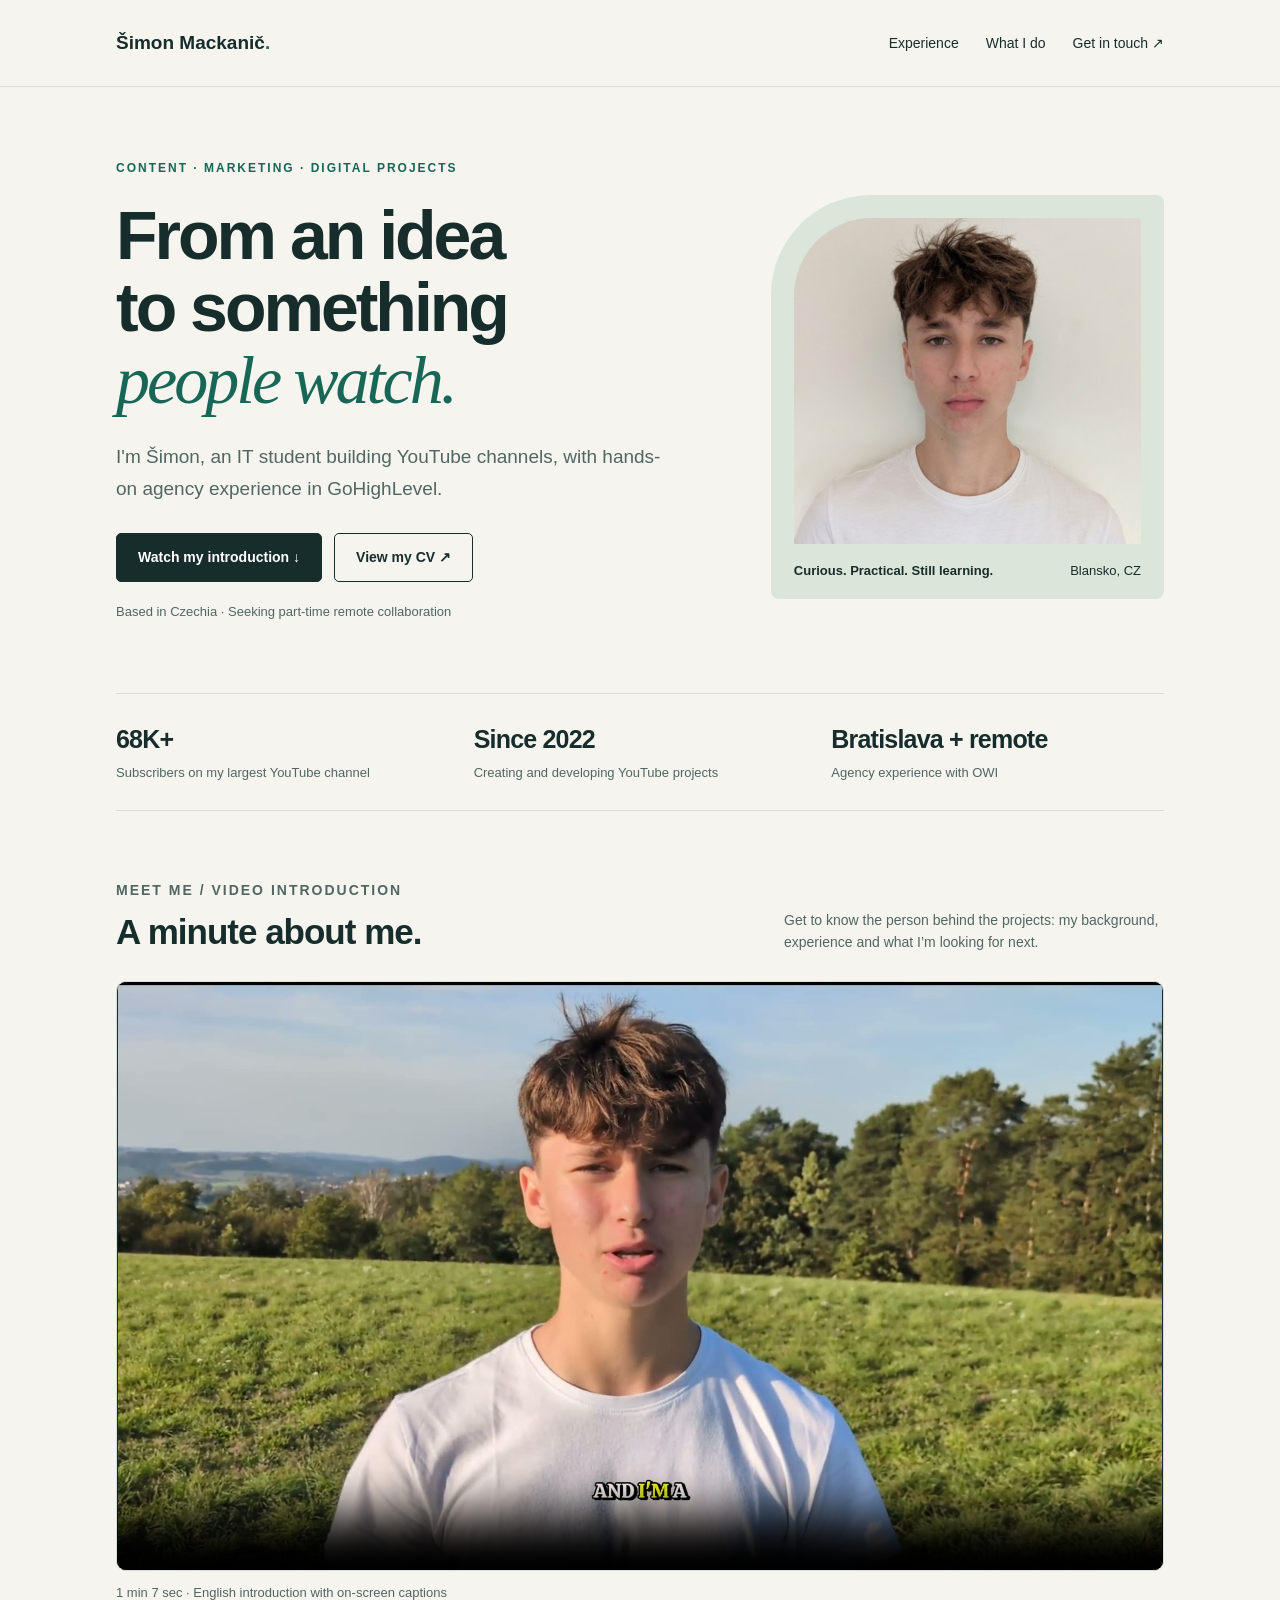
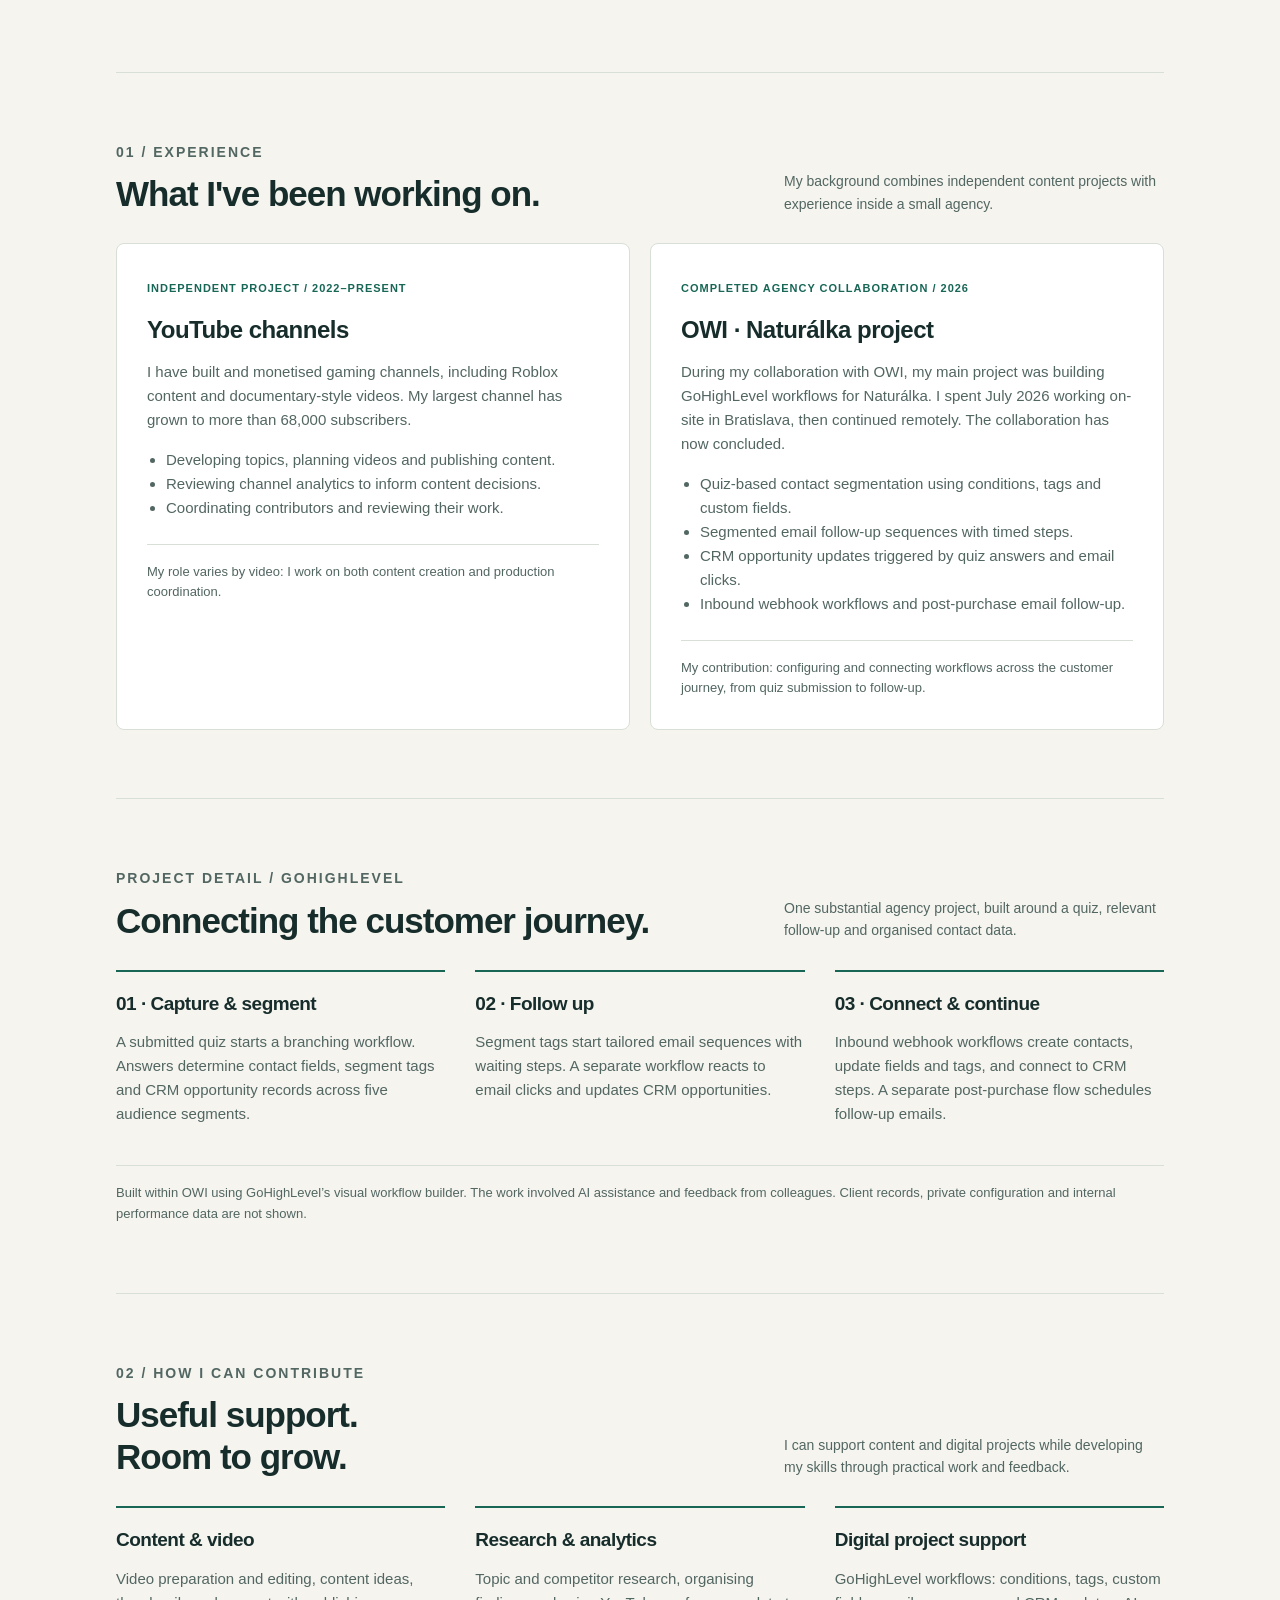
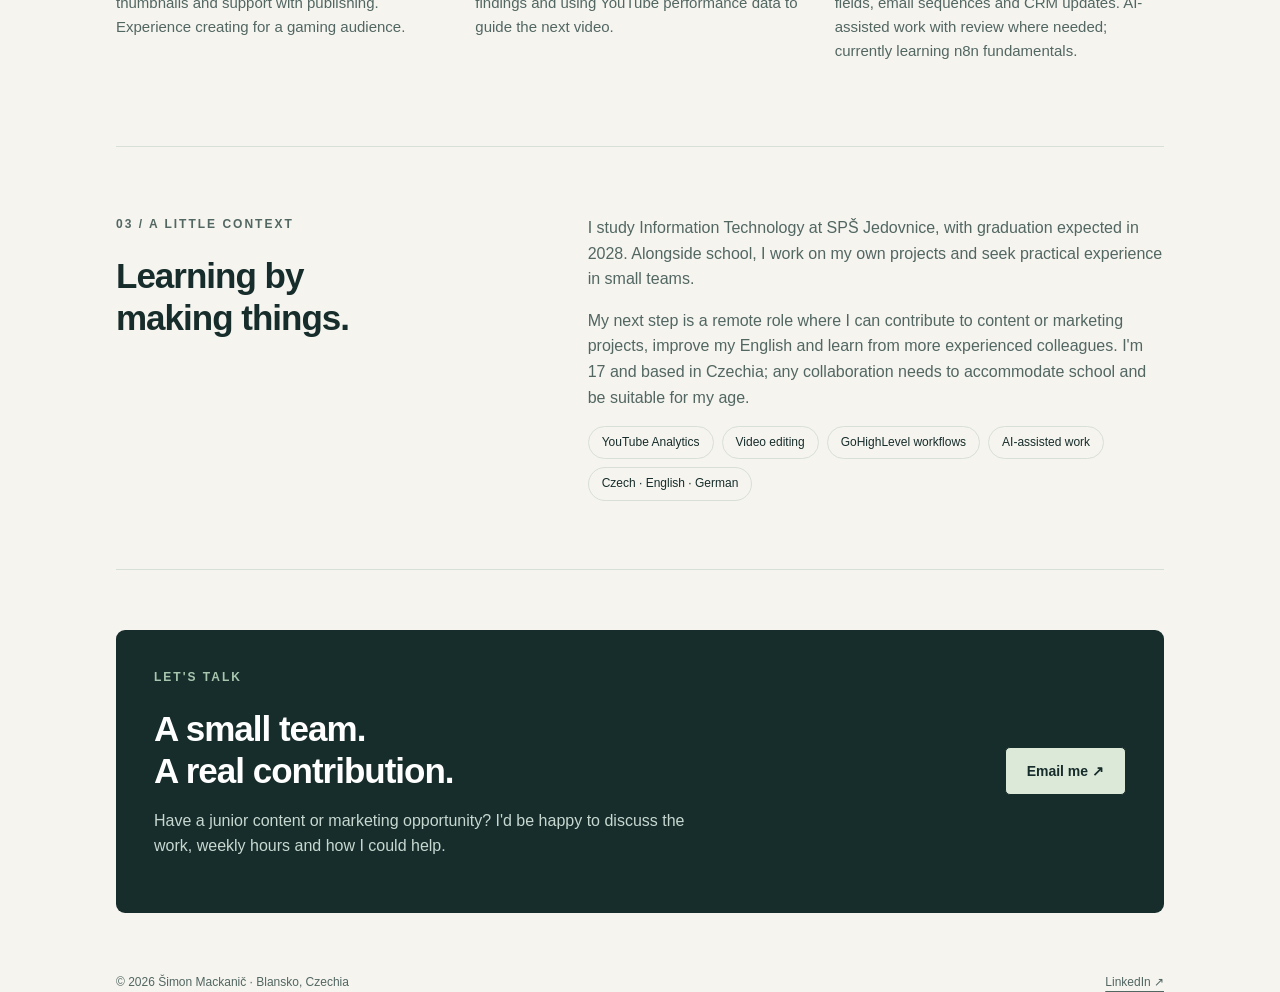
==== commit b7ab492a: "Update portfolio with introduction video, portrait and CV" ====
--- a/index.html
+++ b/index.html
@@ -1,184 +1,13 @@
-<!DOCTYPE HTML>
-<html>
-<head>
-	<title>Šimon Mackanič | Video & IT</title>
-	<meta charset="utf-8" />
-	<meta name="viewport" content="width=device-width, initial-scale=1, user-scalable=no" />
-	<link rel="stylesheet" href="assets/css/main.css" />
-	<noscript><link rel="stylesheet" href="assets/css/noscript.css" /></noscript>
-</head>
-<body class="is-preload">
-
-<section id="sidebar">
-	<div class="inner">
-		<nav>
-			<ul>
-				<li><a href="#intro">Úvod</a></li>
-				<li><a href="#one">Expertíza</a></li>
-				<li><a href="#results">Výsledky</a></li>
-				<li><a href="#two">Dovednosti</a></li>
-				<li><a href="#three">Kontakt</a></li>
-			</ul>
-		</nav>
-		<div style="padding: 1rem 0 0 2rem;">
-			<a href="de.html" style="color: #ffcc00; text-decoration: none; font-weight: bold;">🇩🇪 Auf Deutsch</a>
-		</div>
-	</div>
-</section>
-
-<div id="wrapper">
-
-<section id="intro" class="wrapper style1 fullscreen fade-up">
-	<div class="inner">
-		<div style="display: flex; align-items: center; gap: 2rem; margin-bottom: 2rem; flex-wrap: wrap;">
-			<img src="images/navrh 1.png" 
-     alt="Šimon Mackanič" 
-     style="width: 150px; height: 150px; object-fit: cover; border-radius: 50%; border: 4px solid rgba(255,255,255,0.1);">
-
-			<h1 style="margin: 0;">Šimon Mackanič</h1>
-		</div>
-
-		<p>
-		Student IT a video editor.<br>
-		Tvořím obsah, který udrží pozornost a má výsledky.<br>
-		Aktuálně hledám letní stáž v oblasti videa nebo IT.
-		</p>
-
-		<ul class="actions">
-			<li><a href="#three" class="button primary">Kontaktovat mě</a></li>
-		</ul>
-	</div>
-</section>
-
-<section id="one" class="wrapper style2 spotlights">
-	<section>
-		<a href="#" class="image"><img src="images/pic01.png" alt="" /></a>
-		<div class="content">
-			<div class="inner">
-				<h2>Video střih & postprodukce</h2>
-				<p>Pracuji v CapCut PC a DaVinci Resolve. Zaměřuji se na dynamický střih, rytmus videa a udržení pozornosti diváka.</p>
-			</div>
-		</div>
-	</section>
-
-	<section>
-		<a href="#" class="image"><img src="images/pic02.jpg" alt="" /></a>
-		<div class="content">
-			<div class="inner">
-				<h2>Grafika & miniatury</h2>
-				<p>Tvořím vizuály a miniatury s důrazem na CTR, kompozici a čitelnost.</p>
-			</div>
-		</div>
-	</section>
-
-	<section>
-		<a href="#" class="image"><img src="images/pic03.png" alt="" /></a>
-		<div class="content">
-			<div class="inner">
-				<h2>Analytika & růst</h2>
-				<p>Pracuji s daty, retention grafy a optimalizací obsahu na základě výkonu.</p>
-			</div>
-		</div>
-	</section>
-</section>
-
-<!-- NOVÁ SEKCE -->
-<section id="results" class="wrapper style3 fade-up">
-	<div class="inner">
-		<h2>Výsledky & přístup</h2>
-
-		<p><strong>📈 67 000+ odběratelů na YouTube</strong></p>
-
-		<ul>
-			<li>Zaměření na udržení pozornosti (retention)</li>
-			<li>Rychlé střihy a práce s tempem videa</li>
-			<li>Rozhodování na základě dat, ne odhadů</li>
-			<li>Kombinace kreativity a analytiky</li>
-		</ul>
-
-		<p>
-		Ukázky konkrétní práce mohu zaslat na vyžádání.
-		</p>
-	</div>
-</section>
-
-<section id="two" class="wrapper style3 fade-up">
-	<div class="inner">
-		<h2>Dovednosti</h2>
-		<div class="features">
-
-			<section>
-				<span class="icon solid major fa-video"></span>
-				<h3>Video produkce</h3>
-				<p>DaVinci Resolve & CapCut PC</p>
-			</section>
-
-			<section>
-				<span class="icon solid major fa-image"></span>
-				<h3>Photoshop</h3>
-				<p>Grafika, miniatury, vizuály</p>
-			</section>
-
-			<section>
-				<span class="icon solid major fa-chart-line"></span>
-				<h3>Analytika</h3>
-				<p>Vyhodnocování výkonu obsahu</p>
-			</section>
-
-			<section>
-				<span class="icon solid major fa-language"></span>
-				<h3>Jazyky</h3>
-				<p>AJ B2 / NJ B1</p>
-			</section>
-
-			<section>
-				<span class="icon solid major fa-plane"></span>
-				<h3>Drony</h3>
-				<p>V přípravě</p>
-			</section>
-
-			<section>
-				<span class="icon solid major fa-code"></span>
-				<h3>IT</h3>
-				<p>Základy + rychlé učení</p>
-			</section>
-
-		</div>
-	</div>
-</section>
-
-<section id="three" class="wrapper style1 fade-up">
-	<div class="inner">
-		<h2>Kontakt</h2>
-
-		<ul class="actions">
-			<li><a href="mailto:simon10mac@gmail.com" class="button primary">Poslat E-MAIL</a>
-
-<p>nebo: simon10mac@gmail.com</p>
-
-
-</li>
-		</ul>
-
-		<p><strong>📍 Adresa:</strong><br>
-		Blansko, Zborovec 23<br>
-		Tschechien</p>
-
-		<p><strong>📞 Telefon:</strong><br>
-		+420 735 275 305</p>
-
-	</div>
-</section>
-
-</div>
-
-<script src="assets/js/jquery.min.js"></script>
-<script src="assets/js/jquery.scrollex.min.js"></script>
-<script src="assets/js/jquery.scrolly.min.js"></script>
-<script src="assets/js/browser.min.js"></script>
-<script src="assets/js/breakpoints.min.js"></script>
-<script src="assets/js/util.js"></script>
-<script src="assets/js/main.js"></script>
-
-</body>
-</html>
+<!doctype html>
+<html lang="en"><head><meta charset="utf-8"><meta name="viewport" content="width=device-width,initial-scale=1"><meta name="description" content="Šimon Mackanič — IT student with experience in YouTube content, channel analytics and GoHighLevel. Looking for part-time remote collaboration."><title>Šimon Mackanič — Content & Digital Projects</title>
+<style>
+:root{--bg:#f5f4ef;--ink:#172d2b;--muted:#526662;--line:#d8dfd7;--accent:#176656;--pale:#e8eee5}*{box-sizing:border-box}html{scroll-behavior:smooth;scroll-padding-top:90px}body{margin:0;background:var(--bg);color:var(--ink);font:16px/1.6 -apple-system,BlinkMacSystemFont,'Segoe UI',sans-serif}a{color:inherit;text-underline-offset:5px}a:focus-visible{outline:3px solid #d89933;outline-offset:5px}.wrap{max-width:1120px;margin:auto;padding:0 36px}header{border-bottom:1px solid var(--line);background:var(--bg)}nav{display:flex;align-items:center;justify-content:space-between;min-height:86px;gap:20px}.brand{font-size:19px;font-weight:750;text-decoration:none}.navlinks{display:flex;gap:27px;font-size:14px}.navlinks a{text-decoration:none}.hero{display:grid;grid-template-columns:1.5fr 1fr;align-items:center;gap:65px;padding:72px 0 58px}.eyebrow{font-size:12px;letter-spacing:2px;text-transform:uppercase;font-weight:700;color:var(--accent);margin:0 0 21px}h1{font-size:clamp(45px,5.4vw,68px);letter-spacing:-3px;line-height:1.06;font-weight:650;margin:0 0 25px}h1 em{font-family:Georgia,serif;font-weight:400;color:var(--accent)}.lead{font-size:19px;max-width:555px;color:var(--muted);line-height:1.65}.buttons{display:flex;gap:12px;flex-wrap:wrap;margin-top:29px}.button{display:inline-block;padding:12px 21px;border:1px solid var(--ink);border-radius:5px;text-decoration:none;font-weight:600;font-size:14px}.primary{background:var(--ink);color:white}.portrait{background:#dce5d9;border-radius:100px 8px 8px 8px;padding:23px 23px 0;overflow:hidden}.portrait img{width:100%;height:326px;display:block;object-fit:cover;object-position:center 30%;border-radius:78px 4px 0 0}.caption{display:flex;justify-content:space-between;padding:17px 0;font-size:13px}.status{font-size:13px;color:var(--muted);margin-top:20px}.stats{display:grid;grid-template-columns:repeat(3,1fr);border-top:1px solid var(--line);border-bottom:1px solid var(--line);padding:25px 0;gap:25px}.stat strong{display:block;font-size:25px;letter-spacing:-.8px}.stat span{color:var(--muted);font-size:13px}section{padding:68px 0;border-bottom:1px solid var(--line)}.sectionhead{display:flex;justify-content:space-between;gap:30px;align-items:end;margin-bottom:28px}.sectionhead p{max-width:380px;margin:0;color:var(--muted);font-size:14px}h2{font-size:35px;line-height:1.2;letter-spacing:-1px;margin:0}.sectionhead .eyebrow{margin-bottom:10px}.cards{display:grid;grid-template-columns:1fr 1fr;gap:20px}.card{background:white;border:1px solid var(--line);border-radius:8px;padding:30px}.tag{display:inline-block;font-size:11px;letter-spacing:1px;text-transform:uppercase;color:var(--accent);font-weight:700;margin-bottom:17px}h3{font-size:24px;line-height:1.25;margin:0 0 15px;letter-spacing:-.5px}.card p,.card li{font-size:15px;color:var(--muted)}.card ul{padding-left:19px;margin-bottom:0}.mini{border-top:1px solid var(--line);margin-top:24px;padding-top:17px;font-size:13px;color:var(--muted)}.three{display:grid;grid-template-columns:repeat(3,1fr);gap:30px}.service{border-top:2px solid var(--accent);padding-top:20px}.service h3{font-size:19px}.service p{font-size:15px;color:var(--muted)}.about{display:grid;grid-template-columns:1fr 1.4fr;gap:60px}.about p{margin-top:0;color:var(--muted)}.chips{display:flex;flex-wrap:wrap;gap:8px}.chip{border:1px solid var(--line);border-radius:30px;padding:6px 13px;font-size:12px}.contact{background:var(--ink);color:white;border-radius:9px;padding:38px;display:flex;align-items:center;justify-content:space-between;gap:30px;margin:60px 0}.contact p{color:#c7d8d0;max-width:550px}.contact .button{background:#dce9d9;white-space:nowrap;color:var(--ink)}footer{padding:0 0 28px;font-size:12px;color:var(--muted);display:flex;justify-content:space-between;gap:20px}.quiet{color:var(--muted)}@media(max-width:720px){.wrap{padding:0 22px}.navlinks{gap:14px;font-size:12px}nav{min-height:75px}.brand{font-size:16px}.hero{grid-template-columns:1fr;padding-top:42px;gap:30px}h1{letter-spacing:-2px}.portrait{max-width:390px}.portrait img{height:290px}.stats{gap:15px}.stat strong{font-size:22px}.stat span{font-size:12px}.cards,.three,.about{grid-template-columns:1fr}.sectionhead{display:block}.sectionhead p{margin-top:16px}section{padding:45px 0}.about{gap:25px}.contact{display:block;padding:27px}.contact .button{margin-top:12px}.card{padding:24px}footer{flex-wrap:wrap}.navlinks a:nth-child(2){display:none}}@media(prefers-reduced-motion:reduce){html{scroll-behavior:auto}}
+.intro-video{display:block;width:100%;aspect-ratio:16/9;background:#172d2b;border:1px solid var(--line);border-radius:10px}.video-note{font-size:13px;color:var(--muted);margin:12px 0 0}video:focus-visible{outline:3px solid #d89933;outline-offset:5px}</style></head><body><header><nav class="wrap"><a class="brand" href="#">Šimon Mackanič<span style="color:var(--accent)">.</span></a><div class="navlinks"><a href="#experience">Experience</a><a href="#skills">What I do</a><a href="#contact">Get in touch ↗</a></div></nav></header>
+<main class="wrap"><div class="hero"><div><p class="eyebrow">Content · Marketing · Digital projects</p><h1>From an idea<br>to something<br><em>people watch.</em></h1><p class="lead">I'm Šimon, an IT student building YouTube channels, with hands-on agency experience in GoHighLevel.</p><div class="buttons"><a class="button primary" href="#introduction">Watch my introduction ↓</a><a class="button" href="Simon-Mackanic-CV.pdf">View my CV ↗</a></div><p class="status">Based in Czechia · Seeking part-time remote collaboration</p></div><div class="portrait"><img src="portrait.png" alt="Portrait of Šimon Mackanič"><div class="caption"><strong>Curious. Practical. Still learning.</strong><span>Blansko, CZ</span></div></div></div>
+<div class="stats"><div class="stat"><strong>68K+</strong><span>Subscribers on my largest YouTube channel</span></div><div class="stat"><strong>Since 2022</strong><span>Creating and developing YouTube projects</span></div><div class="stat"><strong>Bratislava + remote</strong><span>Agency experience with OWI</span></div></div>
+<section id="introduction" aria-labelledby="intro-heading"><div class="sectionhead"><div><p class="eyebrow">Meet me / Video introduction</p><h2 id="intro-heading">A minute about me.</h2></div><p>Get to know the person behind the projects: my background, experience and what I’m looking for next.</p></div><video class="intro-video" controls playsinline preload="metadata" poster="video-poster.jpg" aria-label="Šimon Mackanič — video introduction"><source src="introduction.mp4" type="video/mp4">Your browser does not support embedded video. <a href="introduction.mp4">Open the video here.</a></video><p class="video-note">1 min 7 sec · English introduction with on-screen captions</p></section>
+<section id="experience"><div class="sectionhead"><div><p class="eyebrow">01 / Experience</p><h2>What I've been working on.</h2></div><p>My background combines independent content projects with experience inside a small agency.</p></div><div class="cards"><article class="card"><span class="tag">Independent project / 2022–present</span><h3>YouTube channels</h3><p>I have built and monetised gaming channels, including Roblox content and documentary-style videos. My largest channel has grown to more than 68,000 subscribers.</p><ul><li>Developing topics, planning videos and publishing content.</li><li>Reviewing channel analytics to inform content decisions.</li><li>Coordinating contributors and reviewing their work.</li></ul><div class="mini">My role varies by video: I work on both content creation and production coordination.</div></article><article class="card"><span class="tag">Completed agency collaboration / 2026</span><h3>OWI · Naturálka project</h3><p>During my collaboration with OWI, my main project was building GoHighLevel workflows for Naturálka. I spent July 2026 working on-site in Bratislava, then continued remotely. The collaboration has now concluded.</p><ul><li>Quiz-based contact segmentation using conditions, tags and custom fields.</li><li>Segmented email follow-up sequences with timed steps.</li><li>CRM opportunity updates triggered by quiz answers and email clicks.</li><li>Inbound webhook workflows and post-purchase email follow-up.</li></ul><div class="mini">My contribution: configuring and connecting workflows across the customer journey, from quiz submission to follow-up.</div></article></div></section>
+<section id="naturalka"><div class="sectionhead"><div><p class="eyebrow">Project detail / GoHighLevel</p><h2>Connecting the customer journey.</h2></div><p>One substantial agency project, built around a quiz, relevant follow-up and organised contact data.</p></div><div class="three"><article class="service"><h3>01 · Capture & segment</h3><p>A submitted quiz starts a branching workflow. Answers determine contact fields, segment tags and CRM opportunity records across five audience segments.</p></article><article class="service"><h3>02 · Follow up</h3><p>Segment tags start tailored email sequences with waiting steps. A separate workflow reacts to email clicks and updates CRM opportunities.</p></article><article class="service"><h3>03 · Connect & continue</h3><p>Inbound webhook workflows create contacts, update fields and tags, and connect to CRM steps. A separate post-purchase flow schedules follow-up emails.</p></article></div><div class="mini">Built within OWI using GoHighLevel’s visual workflow builder. The work involved AI assistance and feedback from colleagues. Client records, private configuration and internal performance data are not shown.</div></section>
+<section id="skills"><div class="sectionhead"><div><p class="eyebrow">02 / How I can contribute</p><h2>Useful support.<br>Room to grow.</h2></div><p>I can support content and digital projects while developing my skills through practical work and feedback.</p></div><div class="three"><article class="service"><h3>Content & video</h3><p>Video preparation and editing, content ideas, thumbnails and support with publishing. Experience creating for a gaming audience.</p></article><article class="service"><h3>Research & analytics</h3><p>Topic and competitor research, organising findings and using YouTube performance data to guide the next video.</p></article><article class="service"><h3>Digital project support</h3><p>GoHighLevel workflows: conditions, tags, custom fields, email sequences and CRM updates. AI-assisted work with review where needed; currently learning n8n fundamentals.</p></article></div></section>
+<section><div class="about"><div><p class="eyebrow">03 / A little context</p><h2>Learning by<br>making things.</h2></div><div><p>I study Information Technology at SPŠ Jedovnice, with graduation expected in 2028. Alongside school, I work on my own projects and seek practical experience in small teams.</p><p>My next step is a remote role where I can contribute to content or marketing projects, improve my English and learn from more experienced colleagues. I'm 17 and based in Czechia; any collaboration needs to accommodate school and be suitable for my age.</p><div class="chips"><span class="chip">YouTube Analytics</span><span class="chip">Video editing</span><span class="chip">GoHighLevel workflows</span><span class="chip">AI-assisted work</span><span class="chip">Czech · English · German</span></div></div></div></section>
+<div class="contact" id="contact"><div><p class="eyebrow" style="color:#a8c6af">Let's talk</p><h2>A small team.<br>A real contribution.</h2><p>Have a junior content or marketing opportunity? I'd be happy to discuss the work, weekly hours and how I could help.</p></div><a class="button" href="mailto:simon10mac@gmail.com">Email me ↗</a></div></main><footer class="wrap"><span>© 2026 Šimon Mackanič · Blansko, Czechia</span><a href="https://www.linkedin.com/in/%C5%A1imon-mackani%C4%8D-3b5106374/">LinkedIn ↗</a></footer></body></html>
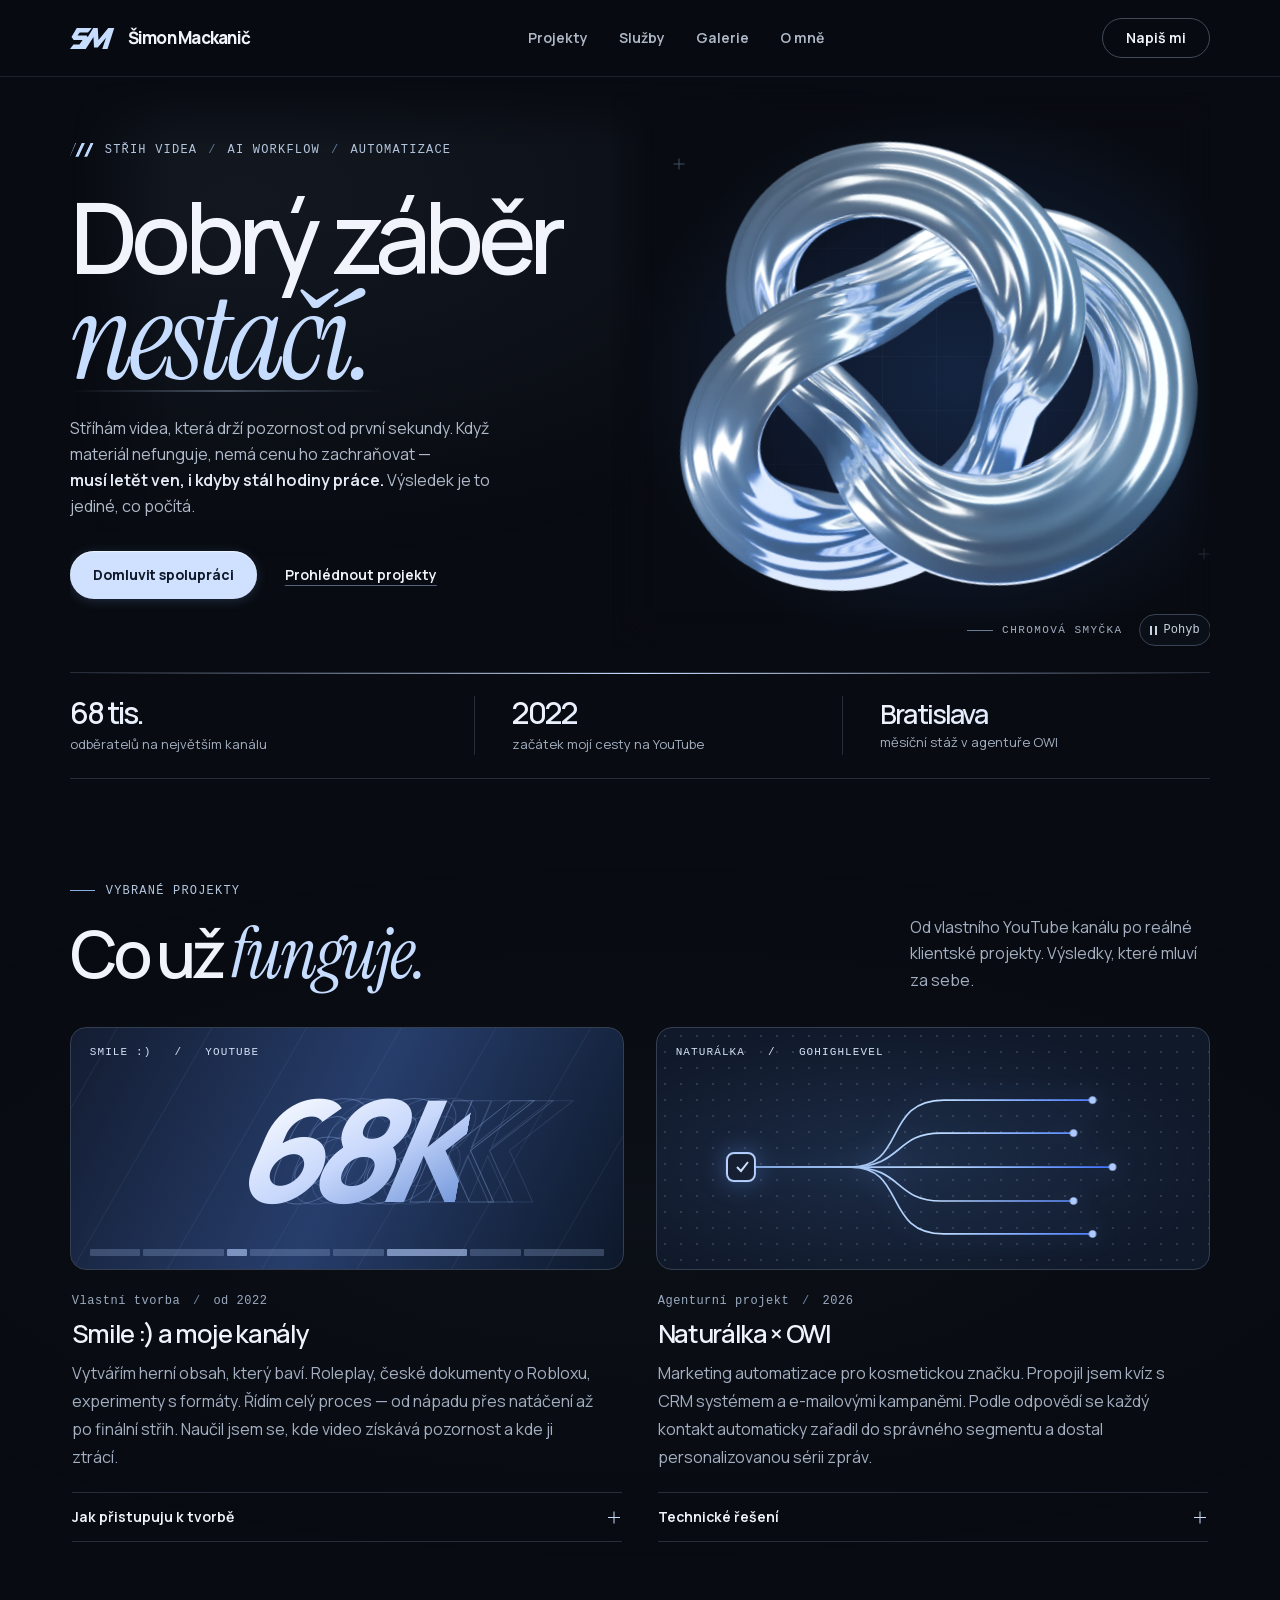
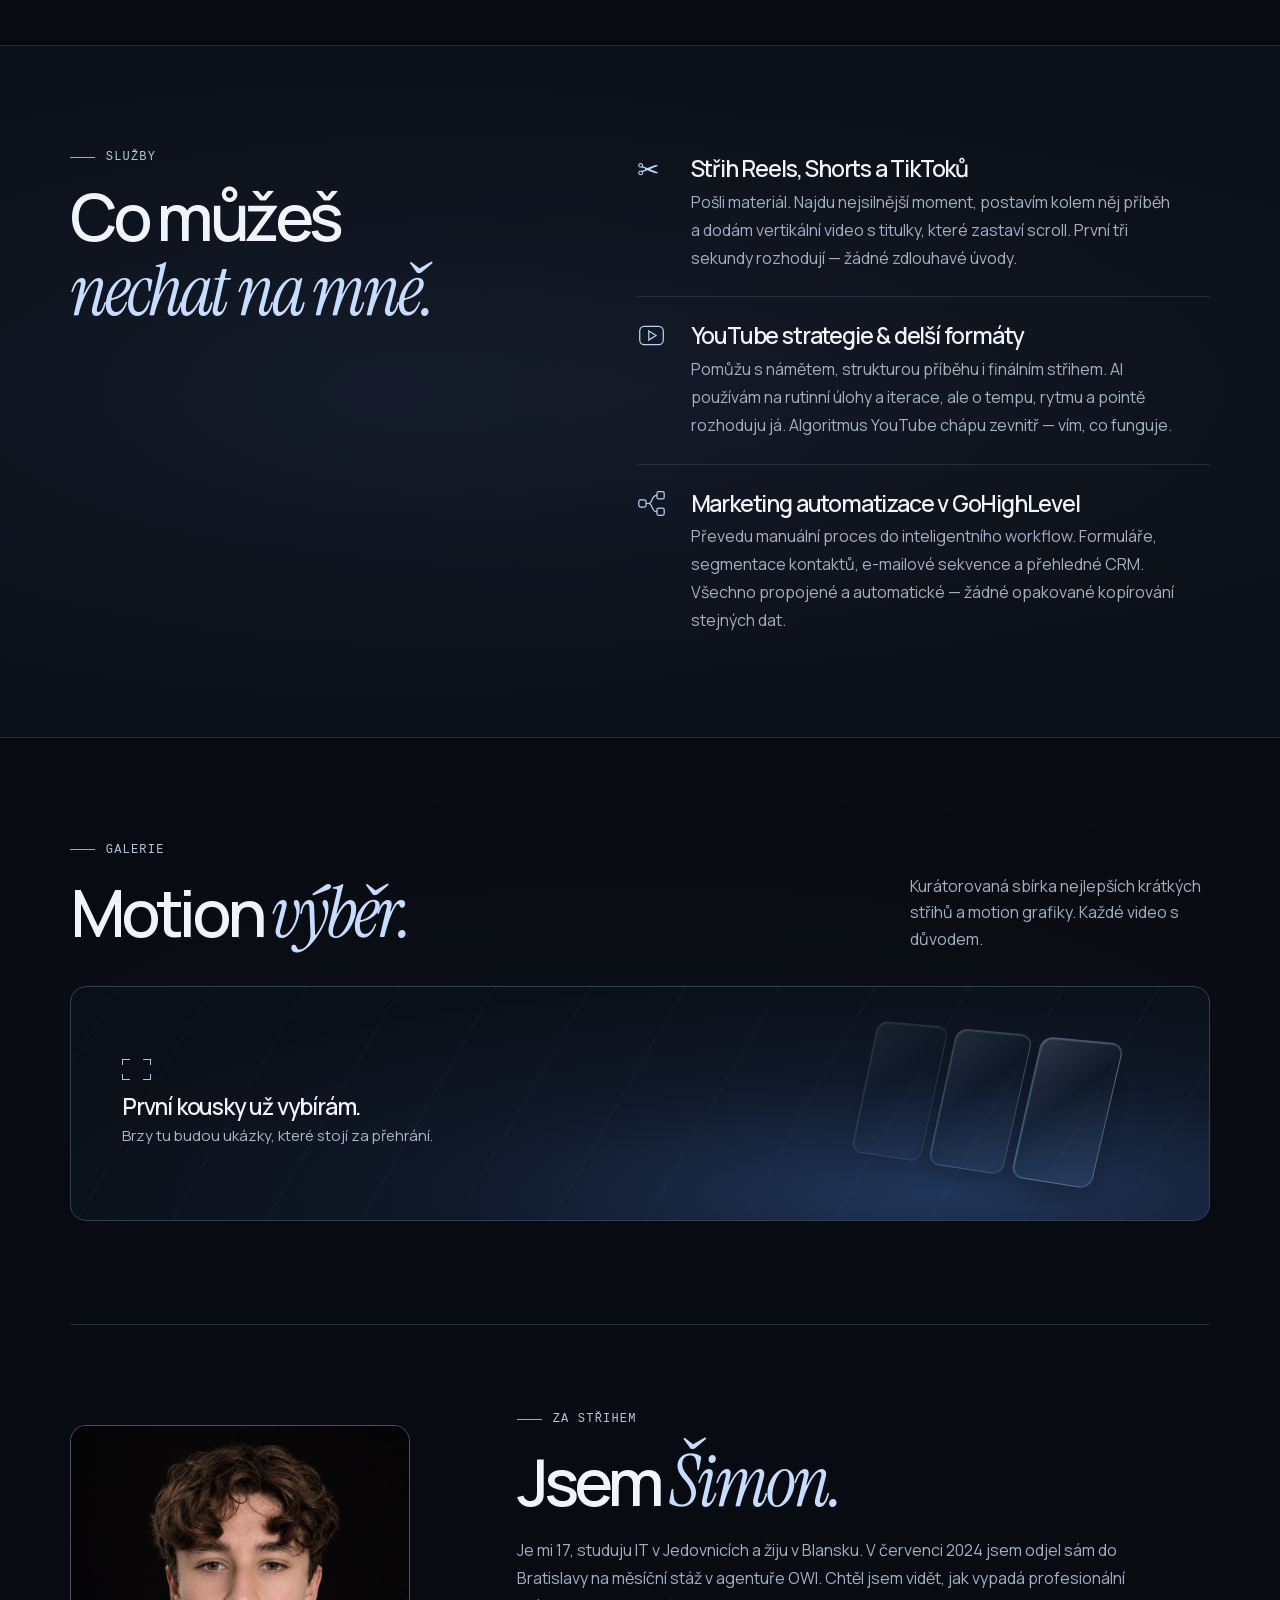
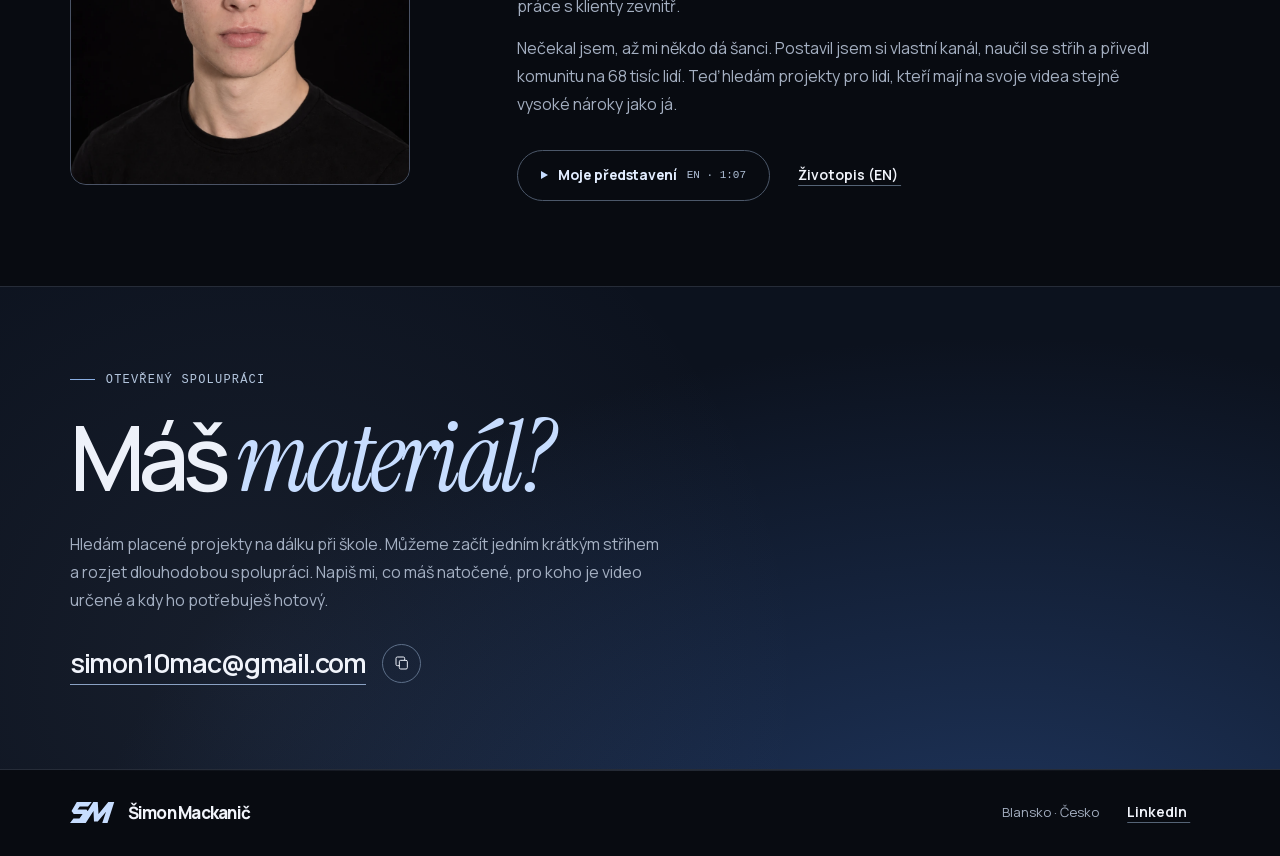
==== commit dd8af2ff: "Publish Czech portfolio and updated CV" ====
--- a/index.html
+++ b/index.html
@@ -1,13 +1,448 @@
 <!doctype html>
-<html lang="en"><head><meta charset="utf-8"><meta name="viewport" content="width=device-width,initial-scale=1"><meta name="description" content="Šimon Mackanič — IT student with experience in YouTube content, channel analytics and GoHighLevel. Looking for part-time remote collaboration."><title>Šimon Mackanič — Content & Digital Projects</title>
-<style>
-:root{--bg:#f5f4ef;--ink:#172d2b;--muted:#526662;--line:#d8dfd7;--accent:#176656;--pale:#e8eee5}*{box-sizing:border-box}html{scroll-behavior:smooth;scroll-padding-top:90px}body{margin:0;background:var(--bg);color:var(--ink);font:16px/1.6 -apple-system,BlinkMacSystemFont,'Segoe UI',sans-serif}a{color:inherit;text-underline-offset:5px}a:focus-visible{outline:3px solid #d89933;outline-offset:5px}.wrap{max-width:1120px;margin:auto;padding:0 36px}header{border-bottom:1px solid var(--line);background:var(--bg)}nav{display:flex;align-items:center;justify-content:space-between;min-height:86px;gap:20px}.brand{font-size:19px;font-weight:750;text-decoration:none}.navlinks{display:flex;gap:27px;font-size:14px}.navlinks a{text-decoration:none}.hero{display:grid;grid-template-columns:1.5fr 1fr;align-items:center;gap:65px;padding:72px 0 58px}.eyebrow{font-size:12px;letter-spacing:2px;text-transform:uppercase;font-weight:700;color:var(--accent);margin:0 0 21px}h1{font-size:clamp(45px,5.4vw,68px);letter-spacing:-3px;line-height:1.06;font-weight:650;margin:0 0 25px}h1 em{font-family:Georgia,serif;font-weight:400;color:var(--accent)}.lead{font-size:19px;max-width:555px;color:var(--muted);line-height:1.65}.buttons{display:flex;gap:12px;flex-wrap:wrap;margin-top:29px}.button{display:inline-block;padding:12px 21px;border:1px solid var(--ink);border-radius:5px;text-decoration:none;font-weight:600;font-size:14px}.primary{background:var(--ink);color:white}.portrait{background:#dce5d9;border-radius:100px 8px 8px 8px;padding:23px 23px 0;overflow:hidden}.portrait img{width:100%;height:326px;display:block;object-fit:cover;object-position:center 30%;border-radius:78px 4px 0 0}.caption{display:flex;justify-content:space-between;padding:17px 0;font-size:13px}.status{font-size:13px;color:var(--muted);margin-top:20px}.stats{display:grid;grid-template-columns:repeat(3,1fr);border-top:1px solid var(--line);border-bottom:1px solid var(--line);padding:25px 0;gap:25px}.stat strong{display:block;font-size:25px;letter-spacing:-.8px}.stat span{color:var(--muted);font-size:13px}section{padding:68px 0;border-bottom:1px solid var(--line)}.sectionhead{display:flex;justify-content:space-between;gap:30px;align-items:end;margin-bottom:28px}.sectionhead p{max-width:380px;margin:0;color:var(--muted);font-size:14px}h2{font-size:35px;line-height:1.2;letter-spacing:-1px;margin:0}.sectionhead .eyebrow{margin-bottom:10px}.cards{display:grid;grid-template-columns:1fr 1fr;gap:20px}.card{background:white;border:1px solid var(--line);border-radius:8px;padding:30px}.tag{display:inline-block;font-size:11px;letter-spacing:1px;text-transform:uppercase;color:var(--accent);font-weight:700;margin-bottom:17px}h3{font-size:24px;line-height:1.25;margin:0 0 15px;letter-spacing:-.5px}.card p,.card li{font-size:15px;color:var(--muted)}.card ul{padding-left:19px;margin-bottom:0}.mini{border-top:1px solid var(--line);margin-top:24px;padding-top:17px;font-size:13px;color:var(--muted)}.three{display:grid;grid-template-columns:repeat(3,1fr);gap:30px}.service{border-top:2px solid var(--accent);padding-top:20px}.service h3{font-size:19px}.service p{font-size:15px;color:var(--muted)}.about{display:grid;grid-template-columns:1fr 1.4fr;gap:60px}.about p{margin-top:0;color:var(--muted)}.chips{display:flex;flex-wrap:wrap;gap:8px}.chip{border:1px solid var(--line);border-radius:30px;padding:6px 13px;font-size:12px}.contact{background:var(--ink);color:white;border-radius:9px;padding:38px;display:flex;align-items:center;justify-content:space-between;gap:30px;margin:60px 0}.contact p{color:#c7d8d0;max-width:550px}.contact .button{background:#dce9d9;white-space:nowrap;color:var(--ink)}footer{padding:0 0 28px;font-size:12px;color:var(--muted);display:flex;justify-content:space-between;gap:20px}.quiet{color:var(--muted)}@media(max-width:720px){.wrap{padding:0 22px}.navlinks{gap:14px;font-size:12px}nav{min-height:75px}.brand{font-size:16px}.hero{grid-template-columns:1fr;padding-top:42px;gap:30px}h1{letter-spacing:-2px}.portrait{max-width:390px}.portrait img{height:290px}.stats{gap:15px}.stat strong{font-size:22px}.stat span{font-size:12px}.cards,.three,.about{grid-template-columns:1fr}.sectionhead{display:block}.sectionhead p{margin-top:16px}section{padding:45px 0}.about{gap:25px}.contact{display:block;padding:27px}.contact .button{margin-top:12px}.card{padding:24px}footer{flex-wrap:wrap}.navlinks a:nth-child(2){display:none}}@media(prefers-reduced-motion:reduce){html{scroll-behavior:auto}}
-.intro-video{display:block;width:100%;aspect-ratio:16/9;background:#172d2b;border:1px solid var(--line);border-radius:10px}.video-note{font-size:13px;color:var(--muted);margin:12px 0 0}video:focus-visible{outline:3px solid #d89933;outline-offset:5px}</style></head><body><header><nav class="wrap"><a class="brand" href="#">Šimon Mackanič<span style="color:var(--accent)">.</span></a><div class="navlinks"><a href="#experience">Experience</a><a href="#skills">What I do</a><a href="#contact">Get in touch ↗</a></div></nav></header>
-<main class="wrap"><div class="hero"><div><p class="eyebrow">Content · Marketing · Digital projects</p><h1>From an idea<br>to something<br><em>people watch.</em></h1><p class="lead">I'm Šimon, an IT student building YouTube channels, with hands-on agency experience in GoHighLevel.</p><div class="buttons"><a class="button primary" href="#introduction">Watch my introduction ↓</a><a class="button" href="Simon-Mackanic-CV.pdf">View my CV ↗</a></div><p class="status">Based in Czechia · Seeking part-time remote collaboration</p></div><div class="portrait"><img src="portrait.png" alt="Portrait of Šimon Mackanič"><div class="caption"><strong>Curious. Practical. Still learning.</strong><span>Blansko, CZ</span></div></div></div>
-<div class="stats"><div class="stat"><strong>68K+</strong><span>Subscribers on my largest YouTube channel</span></div><div class="stat"><strong>Since 2022</strong><span>Creating and developing YouTube projects</span></div><div class="stat"><strong>Bratislava + remote</strong><span>Agency experience with OWI</span></div></div>
-<section id="introduction" aria-labelledby="intro-heading"><div class="sectionhead"><div><p class="eyebrow">Meet me / Video introduction</p><h2 id="intro-heading">A minute about me.</h2></div><p>Get to know the person behind the projects: my background, experience and what I’m looking for next.</p></div><video class="intro-video" controls playsinline preload="metadata" poster="video-poster.jpg" aria-label="Šimon Mackanič — video introduction"><source src="introduction.mp4" type="video/mp4">Your browser does not support embedded video. <a href="introduction.mp4">Open the video here.</a></video><p class="video-note">1 min 7 sec · English introduction with on-screen captions</p></section>
-<section id="experience"><div class="sectionhead"><div><p class="eyebrow">01 / Experience</p><h2>What I've been working on.</h2></div><p>My background combines independent content projects with experience inside a small agency.</p></div><div class="cards"><article class="card"><span class="tag">Independent project / 2022–present</span><h3>YouTube channels</h3><p>I have built and monetised gaming channels, including Roblox content and documentary-style videos. My largest channel has grown to more than 68,000 subscribers.</p><ul><li>Developing topics, planning videos and publishing content.</li><li>Reviewing channel analytics to inform content decisions.</li><li>Coordinating contributors and reviewing their work.</li></ul><div class="mini">My role varies by video: I work on both content creation and production coordination.</div></article><article class="card"><span class="tag">Completed agency collaboration / 2026</span><h3>OWI · Naturálka project</h3><p>During my collaboration with OWI, my main project was building GoHighLevel workflows for Naturálka. I spent July 2026 working on-site in Bratislava, then continued remotely. The collaboration has now concluded.</p><ul><li>Quiz-based contact segmentation using conditions, tags and custom fields.</li><li>Segmented email follow-up sequences with timed steps.</li><li>CRM opportunity updates triggered by quiz answers and email clicks.</li><li>Inbound webhook workflows and post-purchase email follow-up.</li></ul><div class="mini">My contribution: configuring and connecting workflows across the customer journey, from quiz submission to follow-up.</div></article></div></section>
-<section id="naturalka"><div class="sectionhead"><div><p class="eyebrow">Project detail / GoHighLevel</p><h2>Connecting the customer journey.</h2></div><p>One substantial agency project, built around a quiz, relevant follow-up and organised contact data.</p></div><div class="three"><article class="service"><h3>01 · Capture & segment</h3><p>A submitted quiz starts a branching workflow. Answers determine contact fields, segment tags and CRM opportunity records across five audience segments.</p></article><article class="service"><h3>02 · Follow up</h3><p>Segment tags start tailored email sequences with waiting steps. A separate workflow reacts to email clicks and updates CRM opportunities.</p></article><article class="service"><h3>03 · Connect & continue</h3><p>Inbound webhook workflows create contacts, update fields and tags, and connect to CRM steps. A separate post-purchase flow schedules follow-up emails.</p></article></div><div class="mini">Built within OWI using GoHighLevel’s visual workflow builder. The work involved AI assistance and feedback from colleagues. Client records, private configuration and internal performance data are not shown.</div></section>
-<section id="skills"><div class="sectionhead"><div><p class="eyebrow">02 / How I can contribute</p><h2>Useful support.<br>Room to grow.</h2></div><p>I can support content and digital projects while developing my skills through practical work and feedback.</p></div><div class="three"><article class="service"><h3>Content & video</h3><p>Video preparation and editing, content ideas, thumbnails and support with publishing. Experience creating for a gaming audience.</p></article><article class="service"><h3>Research & analytics</h3><p>Topic and competitor research, organising findings and using YouTube performance data to guide the next video.</p></article><article class="service"><h3>Digital project support</h3><p>GoHighLevel workflows: conditions, tags, custom fields, email sequences and CRM updates. AI-assisted work with review where needed; currently learning n8n fundamentals.</p></article></div></section>
-<section><div class="about"><div><p class="eyebrow">03 / A little context</p><h2>Learning by<br>making things.</h2></div><div><p>I study Information Technology at SPŠ Jedovnice, with graduation expected in 2028. Alongside school, I work on my own projects and seek practical experience in small teams.</p><p>My next step is a remote role where I can contribute to content or marketing projects, improve my English and learn from more experienced colleagues. I'm 17 and based in Czechia; any collaboration needs to accommodate school and be suitable for my age.</p><div class="chips"><span class="chip">YouTube Analytics</span><span class="chip">Video editing</span><span class="chip">GoHighLevel workflows</span><span class="chip">AI-assisted work</span><span class="chip">Czech · English · German</span></div></div></div></section>
-<div class="contact" id="contact"><div><p class="eyebrow" style="color:#a8c6af">Let's talk</p><h2>A small team.<br>A real contribution.</h2><p>Have a junior content or marketing opportunity? I'd be happy to discuss the work, weekly hours and how I could help.</p></div><a class="button" href="mailto:simon10mac@gmail.com">Email me ↗</a></div></main><footer class="wrap"><span>© 2026 Šimon Mackanič · Blansko, Czechia</span><a href="https://www.linkedin.com/in/%C5%A1imon-mackani%C4%8D-3b5106374/">LinkedIn ↗</a></footer></body></html>
+<html lang="cs">
+<head>
+<meta charset="utf-8">
+<meta name="viewport" content="width=device-width, initial-scale=1">
+<meta name="color-scheme" content="dark">
+<meta name="theme-color" content="#080b11">
+<title>Šimon Mackanič — Profesionální střih videí, YouTube strategie & Automatizace</title>
+<meta name="description" content="Mladý editor a tvůrce s 68K+ komunitou. Vytvářím virální krátká videa, řídím YouTube kanály a navrhuji pokročilé automatizace. Hledám náročné projekty.">
+<meta name="keywords" content="střih videa, YouTube editor, Reels, Shorts, TikTok, motion graphics, automatizace, GoHighLevel, video marketing">
+<meta name="author" content="Šimon Mackanič">
+
+<!-- Open Graph / Social Media -->
+<meta property="og:type" content="website">
+<meta property="og:title" content="Šimon Mackanič — Profesionální Video Editor & Stratég">
+<meta property="og:description" content="Střih, který drží pozornost. YouTube kanály, které rostou. Automatizace, které fungují.">
+<meta property="og:image" content="https://simonmackanic.eu/assets/simon.webp?v=20261122-2">
+
+<!-- Preloads for performance -->
+<link rel="icon" href="assets/znak.svg" type="image/svg+xml">
+<link rel="preload" href="assets/smycka.webp" as="image">
+<link rel="preconnect" href="https://fonts.googleapis.com" crossorigin>
+<link rel="dns-prefetch" href="https://www.youtube.com">
+
+<!-- Stylesheets -->
+<link rel="stylesheet" href="assets/fonts.css">
+<link rel="stylesheet" href="styl.css?v=20261122-2">
+
+<!-- Scripts -->
+<script defer src="galerie.js"></script>
+<script defer src="pohyb.js"></script>
+
+<!-- Structured Data for SEO -->
+<script type="application/ld+json">
+{
+  "@context": "https://schema.org",
+  "@type": "Person",
+  "name": "Šimon Mackanič",
+  "jobTitle": "Video Editor & YouTube Strategist",
+  "description": "Profesionální střihač videí specializující se na krátký obsah, YouTube strategie a marketing automatizaci",
+  "address": {
+    "@type": "PostalAddress",
+    "addressLocality": "Blansko",
+    "addressCountry": "CZ"
+  },
+  "email": "simon10mac@gmail.com",
+  "url": "https://simonmackanic.eu/"
+}
+</script>
+</head>
+<body>
+
+<!-- Skip to content for accessibility -->
+<a class="skip" href="#obsah">Přeskočit na obsah</a>
+
+<!-- SVG Symbol Definitions -->
+<svg aria-hidden="true" style="position:absolute;width:0;height:0;overflow:hidden" xmlns="http://www.w3.org/2000/svg">
+<defs>
+<symbol id="mark" viewBox="0 0 60 34">
+<path fill="currentColor" d="M9 3h20l-5 6H13l-3 4h12l3 4-10 14H0l4.6-6h8l4.2-6H5L2 15zM31 3h6l1 16L51 3h8l-9 28h-7l5-15-11 13h-5l-.7-14L21 31h-7z"/>
+</symbol>
+<symbol id="mail" viewBox="0 0 24 24">
+<rect x="3" y="5" width="18" height="14" rx="3"/>
+<path d="m4 7 8 6 8-6"/>
+</symbol>
+<symbol id="copy" viewBox="0 0 24 24">
+<rect x="8" y="8" width="12" height="13" rx="2"/>
+<path d="M16 8V5a2 2 0 0 0-2-2H5a2 2 0 0 0-2 2v9a2 2 0 0 0 2 2h3"/>
+</symbol>
+</defs>
+</svg>
+
+<!-- Header with enhanced navigation -->
+<header class="header">
+<nav class="wrap nav" aria-label="Hlavní navigace">
+<a class="brand" href="#uvod" aria-label="Šimon Mackanič — úvod">
+<svg aria-hidden="true"><use href="#mark"/></svg>
+<span>Šimon Mackanič</span>
+</a>
+
+<button type="button" class="menu-toggle" aria-controls="site-links" aria-expanded="false" hidden>
+Menu
+</button>
+
+<div class="navlinks" id="site-links">
+<a href="#prace">Projekty</a>
+<a href="#sluzby">Služby</a>
+<a href="#galerie">Galerie</a>
+<a href="#o-mne">O mně</a>
+</div>
+
+<a class="nav-contact" href="#kontakt">
+<span>Napiš mi</span>
+</a>
+</nav>
+</header>
+
+<!-- Main Content -->
+<main id="obsah">
+
+<!-- Hero Section -->
+<section id="uvod" class="hero wrap" aria-label="Úvod">
+<div class="hero-copy">
+<div class="eyebrow hero-kicker">
+<i class="slashes" aria-hidden="true"></i>
+Střih videa <b>/</b> AI workflow <b>/</b> Automatizace
+</div>
+
+<h1>
+Dobrý záběr<br>
+<em>nestačí.</em>
+</h1>
+
+<p class="lede">
+Stříhám videa, která drží pozornost od první sekundy. Když materiál nefunguje, nemá cenu ho zachraňovat — <strong>musí letět ven, i kdyby stál hodiny práce.</strong> Výsledek je to jediné, co počítá.
+</p>
+
+<div class="actions">
+<a class="btn btn-main" href="#kontakt">Domluvit spolupráci</a>
+<a class="text-link" href="#prace">Prohlédnout projekty</a>
+</div>
+</div>
+
+<!-- Premium 3D Art Element -->
+<figure class="art" aria-label="Autorská prostorová smyčka z modrého chromu">
+<div class="art-field" aria-hidden="true">
+<div class="art-glow"></div>
+<div class="art-grid"></div>
+<span class="registration reg-a"></span>
+<span class="registration reg-b"></span>
+
+<div class="art-tilt">
+<div class="sculpture">
+<img src="assets/smycka.webp" width="1330" height="1250" alt="" fetchpriority="high">
+<video id="loop" muted playsinline loop preload="none" tabindex="-1" aria-hidden="true"></video>
+</div>
+</div>
+</div>
+
+<figcaption>
+<span class="art-caption">
+<span class="sample-line"></span>
+Chromová smyčka
+</span>
+<button id="motion" class="motion" type="button" hidden aria-label="Pozastavit pohyb" aria-pressed="false">
+<span class="motion-glyph" aria-hidden="true"></span>
+<span id="motion-label">Pohyb</span>
+</button>
+</figcaption>
+</figure>
+</section>
+
+<!-- Stats Section -->
+<div class="wrap">
+<div class="stats">
+<div>
+<span class="num">68<span class="num-thin"> tis.</span></span>
+<span>odběratelů na největším kanálu</span>
+</div>
+<div>
+<span class="num">2022</span>
+<span>začátek mojí cesty na YouTube</span>
+</div>
+<div>
+<span class="num word">Bratislava</span>
+<span>měsíční stáž v agentuře OWI</span>
+</div>
+</div>
+</div>
+
+<!-- Projects Section -->
+<section id="prace" class="section wrap">
+<div class="section-head reveal">
+<div>
+<p class="eyebrow"><i></i>Vybrané projekty</p>
+<h2>Co už <em>funguje.</em></h2>
+</div>
+<p>
+Od vlastního YouTube kanálu po reálné klientské projekty. Výsledky, které mluví za sebe.
+</p>
+</div>
+
+<div class="projects">
+<!-- Smile :) Channel Project -->
+<article class="project reveal">
+<div class="project-art art-channel" aria-hidden="true">
+<span class="plate-label">SMILE :) &nbsp; / &nbsp; YOUTUBE</span>
+<div class="echo-number">
+<i>68K</i>
+<i>68K</i>
+<i>68K</i>
+<strong>68K</strong>
+</div>
+<div class="edit-track">
+<b></b><b></b><b></b><b></b>
+<b></b><b></b><b></b><b></b>
+</div>
+</div>
+
+<div class="project-content">
+<div class="meta">Vlastní tvorba <span>/</span> od 2022</div>
+<h3>Smile :) a moje kanály</h3>
+<p>
+Vytvářím herní obsah, který baví. Roleplay, české dokumenty o Robloxu, experimenty s formáty. Řídím celý proces — od nápadu přes natáčení až po finální střih. Naučil jsem se, kde video získává pozornost a kde ji ztrácí.
+</p>
+
+<details>
+<summary>
+Jak přistupuju k tvorbě
+<span class="plus"></span>
+</summary>
+<div class="inside">
+Každé video začíná otázkou: proč by to měl někdo sledovat? Námět testuju ještě před natáčením. Ve střihu kontroluju každý záběr — pokud neposouvá příběh, jde ven. Po zveřejnění analyzuju retenci v Analytics a hledám, co zlepšit příště. Žádná náhoda, jen data a iterace.
+</div>
+</details>
+</div>
+</article>
+
+<!-- Naturálka × OWI Project -->
+<article class="project reveal">
+<div class="project-art art-flow" aria-hidden="true">
+<span class="plate-label">NATURÁLKA &nbsp; / &nbsp; GOHIGHLEVEL</span>
+
+<svg viewBox="0 0 520 170" preserveAspectRatio="xMidYMid meet" class="flow-graphic">
+<defs>
+<linearGradient id="signal" gradientUnits="userSpaceOnUse" x1="62" x2="435" y1="85" y2="85">
+<stop stop-color="#799edb"/>
+<stop offset=".55" stop-color="#bedbff"/>
+<stop offset="1" stop-color="#4175ff"/>
+</linearGradient>
+</defs>
+
+<g fill="none" stroke="url(#signal)" stroke-width="1.7">
+<path d="M68 85H178C234 85 210 18 271 18H420"/>
+<path d="M68 85H178C230 85 222 51 268 51H401"/>
+<path d="M68 85H440"/>
+<path d="M68 85H178C230 85 222 119 268 119H401"/>
+<path d="M68 85H178C234 85 210 152 271 152H420"/>
+</g>
+
+<g fill="#aecaff">
+<circle cx="420" cy="18" r="3.7"/>
+<circle cx="401" cy="51" r="3.7"/>
+<circle cx="440" cy="85" r="3.7"/>
+<circle cx="401" cy="119" r="3.7"/>
+<circle cx="420" cy="152" r="3.7"/>
+</g>
+
+<rect x="54" y="71" width="28" height="28" rx="7" fill="#171f32" stroke="#b6d0ff" stroke-width="2"/>
+<path d="m64 85 4 4 7-9" fill="none" stroke="#d0e3ff" stroke-width="2"/>
+</svg>
+</div>
+
+<div class="project-content">
+<div class="meta">Agenturní projekt <span>/</span> 2026</div>
+<h3>Naturálka × OWI</h3>
+<p>
+Marketing automatizace pro kosmetickou značku. Propojil jsem kvíz s CRM systémem a e-mailovými kampaněmi. Podle odpovědí se každý kontakt automaticky zařadil do správného segmentu a dostal personalizovanou sérii zpráv.
+</p>
+
+<details>
+<summary>
+Technické řešení
+<span class="plus"></span>
+</summary>
+<div class="inside">
+Nastavil jsem pokročilé workflow v GoHighLevel — podmínky, štítky, vlastní pole a precizní načasování. Každé kliknutí v e-mailu aktualizovalo stav obchodní příležitosti v CRM. Celý systém jsem ladil podle zpětné vazby týmu OWI a reálných dat z kampaně.
+</div>
+</details>
+</div>
+</article>
+</div>
+</section>
+
+<!-- Services Section -->
+<section id="sluzby" class="services-band">
+<div class="wrap section service-layout">
+<div class="service-head reveal">
+<p class="eyebrow"><i></i>Služby</p>
+<h2>Co můžeš<br><em>nechat na mně.</em></h2>
+</div>
+
+<div class="service-list reveal">
+<!-- Service: Short-form Video -->
+<article>
+<div class="svc-icon" aria-hidden="true">✂</div>
+<div>
+<h3>Střih Reels, Shorts a TikToků</h3>
+<p>
+Pošli materiál. Najdu nejsilnější moment, postavím kolem něj příběh a dodám vertikální video s titulky, které zastaví scroll. První tři sekundy rozhodují — žádné zdlouhavé úvody.
+</p>
+</div>
+</article>
+
+<!-- Service: YouTube & Long-form -->
+<article>
+<div class="svc-icon">
+<svg viewBox="0 0 32 32" aria-hidden="true">
+<rect x="3" y="6" width="26" height="20" rx="5"/>
+<path d="m13 11 8 5-8 5z"/>
+</svg>
+</div>
+<div>
+<h3>YouTube strategie & delší formáty</h3>
+<p>
+Pomůžu s námětem, strukturou příběhu i finálním střihem. AI používám na rutinní úlohy a iterace, ale o tempu, rytmu a pointě rozhoduju já. Algoritmus YouTube chápu zevnitř — vím, co funguje.
+</p>
+</div>
+</article>
+
+<!-- Service: Automation -->
+<article>
+<div class="svc-icon">
+<svg viewBox="0 0 32 32" aria-hidden="true">
+<rect x="2" y="12" width="8" height="8" rx="2"/>
+<rect x="22" y="3" width="8" height="8" rx="2"/>
+<rect x="22" y="21" width="8" height="8" rx="2"/>
+<path d="M10 16h3c5 0 2-9 9-9M13 16c5 0 2 9 9 9"/>
+</svg>
+</div>
+<div>
+<h3>Marketing automatizace v GoHighLevel</h3>
+<p>
+Převedu manuální proces do inteligentního workflow. Formuláře, segmentace kontaktů, e-mailové sekvence a přehledné CRM. Všechno propojené a automatické — žádné opakované kopírování stejných dat.
+</p>
+</div>
+</article>
+</div>
+</div>
+</section>
+
+<!-- Gallery Section -->
+<section id="galerie" class="section wrap">
+<div class="section-head reveal">
+<div>
+<p class="eyebrow"><i></i>Galerie</p>
+<h2>Motion <em>výběr.</em></h2>
+</div>
+<p>
+Kurátorovaná sbírka nejlepších krátkých střihů a motion grafiky. Každé video s důvodem.
+</p>
+</div>
+
+<div id="gallery-empty" class="empty-gallery reveal">
+<div class="empty-label">
+<span class="frame-glyph" aria-hidden="true"></span>
+<h3>První kousky už vybírám.</h3>
+<p>Brzy tu budou ukázky, které stojí za přehrání.</p>
+</div>
+
+<div class="empty-frames" aria-hidden="true">
+<i></i>
+<i></i>
+<i></i>
+</div>
+</div>
+
+<div class="gallery-items" id="gallery-items"></div>
+</section>
+
+<!-- Profile Section -->
+<section id="o-mne" class="profile wrap reveal">
+<div class="portrait">
+<img src="assets/simon.webp?v=20261122-2" alt="Šimon Mackanič — portrét" width="960" height="1280" loading="lazy">
+</div>
+
+<div class="profile-copy">
+<p class="eyebrow"><i></i>Za střihem</p>
+<h2>Jsem <em>Šimon.</em></h2>
+
+<p>
+Je mi 17, studuju IT v Jedovnicích a žiju v Blansku. V červenci 2024 jsem odjel sám do Bratislavy na měsíční stáž v agentuře OWI. Chtěl jsem vidět, jak vypadá profesionální práce s klienty zevnitř.
+</p>
+
+<p>
+Nečekal jsem, až mi někdo dá šanci. Postavil jsem si vlastní kanál, naučil se střih a přivedl komunitu na 68 tisíc lidí. Teď hledám projekty pro lidi, kteří mají na svoje videa stejně vysoké nároky jako já.
+</p>
+
+<div class="actions">
+<a class="btn btn-outline" href="assets/predstaveni.mp4" data-intro>
+<span class="play-glyph" aria-hidden="true"></span>
+Moje představení
+<small>EN · 1:07</small>
+</a>
+<a class="text-link" href="assets/Simon-Mackanic-CV.pdf?v=20261122-2">
+Životopis (EN)
+</a>
+</div>
+</div>
+</section>
+
+<!-- Contact Section -->
+<section id="kontakt" class="contact">
+<div class="wrap contact-content reveal">
+<p class="eyebrow"><i></i>Otevřený spolupráci</p>
+<h2>Máš <em>materiál?</em></h2>
+
+<p>
+Hledám placené projekty na dálku při škole. Můžeme začít jedním krátkým střihem a rozjet dlouhodobou spolupráci. Napiš mi, co máš natočené, pro koho je video určené a kdy ho potřebuješ hotový.
+</p>
+
+<div class="mailbox">
+<a href="mailto:simon10mac@gmail.com">
+simon10mac@gmail.com
+</a>
+<button id="copy-mail" type="button" aria-label="Zkopírovat e-mailovou adresu" title="Zkopírovat e-mailovou adresu" hidden>
+<svg><use href="#copy"/></svg>
+</button>
+</div>
+
+<span id="copy-message" role="status"></span>
+</div>
+</section>
+
+</main>
+
+<!-- Footer -->
+<footer class="footer wrap">
+<a class="brand" href="#uvod">
+<svg aria-hidden="true"><use href="#mark"/></svg>
+<span>Šimon Mackanič</span>
+</a>
+
+<span>Blansko · Česko</span>
+
+<a class="text-link" href="https://www.linkedin.com/in/%C5%A1imon-mackani%C4%8D-3b5106374/">
+LinkedIn
+</a>
+</footer>
+
+<!-- Video Player Dialog -->
+<dialog id="player">
+<div class="dialog-top">
+<h2 id="player-title">Moje představení</h2>
+<button type="button" id="close-player" aria-label="Zavřít přehrávač">
+Zavřít <span aria-hidden="true">×</span>
+</button>
+</div>
+
+<video id="player-video" controls playsinline preload="none" aria-labelledby="player-title"></video>
+
+<a class="player-fallback" id="direct-video" href="assets/predstaveni.mp4">
+Otevřít video samostatně
+</a>
+</dialog>
+
+</body>
+</html>
--- a/assets/fonts.css
+++ b/assets/fonts.css
@@ -0,0 +1,32 @@
+@font-face {
+  font-family: 'Instrument Serif';
+  font-style: italic;
+  font-weight: 400;
+  font-display: swap;
+  src: url(fonts/instrument-italic-latin-ext.woff2) format('woff2');
+  unicode-range: U+0100-02BA, U+02BD-02C5, U+02C7-02CC, U+02CE-02D7, U+02DD-02FF, U+0304, U+0308, U+0329, U+1D00-1DBF, U+1E00-1E9F, U+1EF2-1EFF, U+2020, U+20A0-20AB, U+20AD-20C4, U+2113, U+2C60-2C7F, U+A720-A7FF;
+}
+@font-face {
+  font-family: 'Instrument Serif';
+  font-style: italic;
+  font-weight: 400;
+  font-display: swap;
+  src: url(fonts/instrument-italic-latin.woff2) format('woff2');
+  unicode-range: U+0000-00FF, U+0131, U+0152-0153, U+02BB-02BC, U+02C6, U+02DA, U+02DC, U+0304, U+0308, U+0329, U+2000-206F, U+20AC, U+2122, U+2191, U+2193, U+2212, U+2215, U+FEFF, U+FFFD;
+}
+@font-face {
+  font-family: 'Manrope';
+  font-style: normal;
+  font-weight: 400 800;
+  font-display: swap;
+  src: url(fonts/manrope-latin-ext.woff2) format('woff2');
+  unicode-range: U+0100-02BA, U+02BD-02C5, U+02C7-02CC, U+02CE-02D7, U+02DD-02FF, U+0304, U+0308, U+0329, U+1D00-1DBF, U+1E00-1E9F, U+1EF2-1EFF, U+2020, U+20A0-20AB, U+20AD-20C4, U+2113, U+2C60-2C7F, U+A720-A7FF;
+}
+@font-face {
+  font-family: 'Manrope';
+  font-style: normal;
+  font-weight: 400 800;
+  font-display: swap;
+  src: url(fonts/manrope-latin.woff2) format('woff2');
+  unicode-range: U+0000-00FF, U+0131, U+0152-0153, U+02BB-02BC, U+02C6, U+02DA, U+02DC, U+0304, U+0308, U+0329, U+2000-206F, U+20AC, U+2122, U+2191, U+2193, U+2212, U+2215, U+FEFF, U+FFFD;
+}
--- a/styl.css
+++ b/styl.css
@@ -0,0 +1,338 @@
+:root{color-scheme:dark;--bg:#080b11;--fg:#f1f4fb;--muted:#a4afc1;--ice:#c7ddff;--line:#262c38;--sans:Manrope,"Helvetica Neue",Arial,sans-serif;--serif:"Instrument Serif",Georgia,serif;--mono:ui-monospace,"SFMono-Regular",Consolas,monospace;--ease-reveal:cubic-bezier(0.18,0.85,0.25,1.0);--ease-state:cubic-bezier(0.62,0,0.32,1);--ease-out:cubic-bezier(0.55,0,0.9,0.45);--ease:cubic-bezier(.22,1,.36,1);--max:1390px}
+*{box-sizing:border-box}html{scroll-behavior:smooth;scroll-padding-top:90px}body{margin:0;min-width:280px;background:var(--bg);color:var(--fg);font:400 16px/1.62 var(--sans);-webkit-font-smoothing:antialiased;overflow-x:hidden}::selection{background:#bdd5ff;color:#091322}a{color:inherit;text-decoration:none}button{font:inherit;color:inherit;cursor:pointer}button:focus-visible,a:focus-visible,summary:focus-visible,video:focus-visible{outline:2px solid #a8c8ff;outline-offset:5px}button[hidden],[hidden]{display:none!important}h1,h2,h3,p,figure{margin:0}svg{display:block}.wrap{width:min(calc(100% - clamp(40px,10.9vw,180px)),var(--max));margin-inline:auto}
+.skip{position:fixed;top:8px;left:10px;padding:9px 16px;background:var(--ice);color:var(--bg);z-index:100;transform:translateY(-180%);transition:transform .3s var(--ease-reveal)}.skip:focus{transform:none}
+
+/* Enhanced Header with smooth backdrop blur */
+.header{position:sticky;top:0;z-index:16;background:rgba(8,11,17,.92);border-bottom:1px solid rgba(157,178,216,.14);-webkit-backdrop-filter:blur(20px) saturate(180%);backdrop-filter:blur(20px) saturate(180%);transition:background .4s var(--ease-state),border-color .4s var(--ease-state)}
+.header.scrolled{background:rgba(8,11,17,.96);border-bottom-color:rgba(157,178,216,.22)}
+.nav{height:76px;display:flex;align-items:center;justify-content:space-between;gap:24px}.brand{display:inline-flex;align-items:center;gap:13px;font-size:17px;font-weight:750;letter-spacing:-.045em;white-space:nowrap;transition:transform .5s var(--ease-reveal),opacity .3s}
+.brand:hover{transform:translateX(-2px)}
+.brand>svg{width:45px;height:31px;color:var(--ice);transition:color .5s var(--ease-state),transform .5s var(--ease-reveal)}
+.brand:hover>svg{color:#fff;transform:scale(1.05) rotate(-2deg)}
+.navlinks{display:flex;gap:31px}.navlinks a,.nav-contact,.text-link{font-size:14px;font-weight:650}
+.navlinks a{color:#aeb7c5;transition:color .35s var(--ease-state),transform .35s var(--ease-reveal);position:relative}
+.navlinks a:after{content:"";position:absolute;bottom:-3px;left:0;right:100%;height:2px;background:currentColor;transition:right .4s var(--ease-reveal)}
+.navlinks a:hover:after,.navlinks a[aria-current]:after{right:0}
+.navlinks a:hover,.navlinks a[aria-current]{color:#fff;transform:translateY(-1px)}
+.nav-contact{border:1px solid #424a57;border-radius:30px;padding:8px 23px;transition:all .35s var(--ease-state);position:relative;overflow:hidden}
+.nav-contact:before{content:"";position:absolute;inset:0;background:linear-gradient(135deg,#1e2737,#2a3848);opacity:0;transition:opacity .35s var(--ease-state)}
+.nav-contact:hover:before{opacity:1}
+.nav-contact span{position:relative;z-index:1}
+.nav-contact:hover{border-color:#a9bbd6;transform:translateY(-2px);box-shadow:0 6px 18px rgba(169,187,214,.15)}
+
+/* Premium Hero Section with advanced motion */
+.hero{display:grid;grid-template-columns:1.02fr 1fr;align-items:center;min-height:clamp(540px,46.5vw,740px);position:relative;isolation:isolate;overflow:hidden}
+.hero:before{content:"";position:absolute;inset:0;background:radial-gradient(ellipse at 15% 20%,rgba(157,178,216,.08) 0%,transparent 55%);opacity:0;animation:heroGlow 3s var(--ease-reveal) 0.3s forwards;pointer-events:none}
+@keyframes heroGlow{to{opacity:1}}
+
+.hero-copy{z-index:1;padding:55px 0 64px}
+.eyebrow,.meta,.plate-label,.art-caption,.motion{font-family:var(--mono);font-size:12px;line-height:1.5;letter-spacing:.1em}
+.eyebrow,.plate-label,.art-caption{text-transform:uppercase}.eyebrow{color:#b4c6de;display:flex;align-items:center;gap:11px;font-weight:500;opacity:0;animation:slideInLeft .8s var(--ease-reveal) 0.2s forwards}
+@keyframes slideInLeft{from{opacity:0;transform:translateX(-20px)}to{opacity:1;transform:none}}
+.eyebrow i:not(.slashes){background:#89aee2;width:25px;height:1px;transform:scaleX(0);transform-origin:left;animation:expandLine .7s var(--ease-reveal) 0.5s forwards}
+@keyframes expandLine{to{transform:scaleX(1)}}
+.eyebrow b{color:#5e7795;font-weight:400}.slashes{display:block;width:24px;height:14px;background:repeating-linear-gradient(115deg,transparent 0 2.3px,#bdd8fd 3px 5px,transparent 6px 8px);clip-path:polygon(24% 0,100% 0,74% 100%,0 100%)}
+
+/* Typography with fluid scaling */
+h1,h2,h3{font-weight:550}
+h1{font-size:clamp(75px,7.7vw,124px);line-height:1.035;letter-spacing:-.082em;margin:27px 0 22px;opacity:0;animation:revealTitle 1s var(--ease-reveal) 0.4s forwards}
+@keyframes revealTitle{from{opacity:0;transform:translateY(30px) scale(0.98)}to{opacity:1;transform:none}}
+h1 em,h2 em{font-family:var(--serif);font-weight:400;color:var(--ice);letter-spacing:-.04em;font-style:italic;display:inline-block;position:relative}
+h1 em:after{content:"";position:absolute;bottom:-5px;left:-5px;right:-5px;height:2px;background:linear-gradient(90deg,transparent,var(--ice),transparent);opacity:.3;transform:scaleX(0);animation:underlineGrow 1.2s var(--ease-reveal) 1s forwards}
+@keyframes underlineGrow{to{transform:scaleX(1)}}
+h1 em{font-size:1.24em;line-height:.81;padding-right:.1em}
+h2{font-size:clamp(46px,5.1vw,82px);line-height:1.09;letter-spacing:-.073em}
+h2 em{font-size:1.105em}
+.lede{max-width:445px;font-size:clamp(16px,1.19vw,19px);line-height:1.64;color:#b1baca;opacity:0;animation:fadeInUp .9s var(--ease-reveal) 0.7s forwards}
+@keyframes fadeInUp{from{opacity:0;transform:translateY(20px)}to{opacity:1;transform:none}}
+.lede strong{color:#e5ebf5;font-weight:650;position:relative;display:inline-block}
+.lede strong:after{content:"";position:absolute;inset:-2px -4px;background:rgba(199,221,255,.08);border-radius:4px;z-index:-1;opacity:0;animation:highlightPulse 2s var(--ease-state) 2s infinite}
+@keyframes highlightPulse{0%,100%{opacity:0;transform:scale(1)}50%{opacity:1;transform:scale(1.05)}}
+
+/* Enhanced Action Buttons */
+.actions{display:flex;align-items:center;flex-wrap:wrap;gap:18px 28px;margin-top:31px;opacity:0;animation:fadeInUp 1s var(--ease-reveal) 0.9s forwards}
+.btn{display:inline-flex;align-items:center;justify-content:center;border-radius:32px;padding:13px 23px;gap:10px;min-height:47px;font-size:14px;font-weight:740;transition:all .5s var(--ease-reveal);position:relative;overflow:hidden}
+.btn:before{content:"";position:absolute;inset:0;background:linear-gradient(135deg,rgba(255,255,255,.1),transparent);opacity:0;transition:opacity .5s var(--ease-state)}
+.btn:hover:before{opacity:1}
+.btn-main{background:#d0e1ff;color:#101929;box-shadow:inset 0 1px 1px #fff9,0 2px 12px rgba(130,169,250,.2)}
+.btn-main:hover{background:#e4edff;transform:translateY(-3px) scale(1.02);box-shadow:inset 0 1px 1px #fff9,0 12px 35px rgba(130,169,250,.35)}
+.btn-main:active{transform:translateY(-1px) scale(0.99);transition-duration:.15s}
+.text-link{text-decoration:underline;text-decoration-color:#556476;text-underline-offset:5px;text-decoration-thickness:1px;transition:all .4s var(--ease-state);position:relative}
+.text-link:hover{color:var(--ice);text-decoration-color:var(--ice);transform:translateX(4px)}
+.text-link:after{content:"→";display:inline-block;margin-left:6px;opacity:0;transform:translateX(-10px);transition:all .4s var(--ease-reveal)}
+.text-link:hover:after{opacity:1;transform:none}
+
+/* Premium Art Section with Liquid Glass inspiration */
+.art{position:relative;align-self:stretch;display:flex;align-items:center;justify-content:center;min-width:0;opacity:0;animation:artReveal 1.2s var(--ease-reveal) 0.6s forwards}
+@keyframes artReveal{from{opacity:0;transform:scale(0.95) translateX(20px)}to{opacity:1;transform:none}}
+.art-field{position:absolute;inset:0 -4% 0 -9%;display:grid;place-items:center;isolation:isolate}
+.art-glow,.art-grid{position:absolute;inset:-1% 0 0;z-index:-1;pointer-events:none;transition:opacity .8s var(--ease-state)}
+.art-glow{background:radial-gradient(ellipse at 57% 52%,#142440 0%,rgba(17,29,53,.83) 30%,transparent 68%);animation:glowPulse 6s var(--ease-state) infinite}
+@keyframes glowPulse{0%,100%{opacity:1;transform:scale(1)}50%{opacity:.85;transform:scale(1.05)}}
+.art-grid{background-image:linear-gradient(90deg,#b6d4ff11 1px,transparent 1px),linear-gradient(#b6d4ff11 1px,transparent 1px);background-size:54px 54px;mask-image:radial-gradient(ellipse at center,#0007 12%,transparent 67%);animation:gridShift 20s linear infinite}
+@keyframes gridShift{to{background-position:54px 54px}}
+.art-tilt{width:100%;max-width:740px;max-height:100%;aspect-ratio:1330/1250;display:grid;place-items:center;transform:perspective(1200px) rotateY(var(--ry,0deg)) rotateX(var(--rx,0deg));transition:transform 1.2s var(--ease-reveal);will-change:transform}
+.sculpture{width:94%;height:auto;aspect-ratio:1330/1250;position:relative;transform:rotate(-9deg);animation:premiumFloat 12s ease-in-out infinite;filter:drop-shadow(0 20px 40px rgba(0,0,0,.4))}
+@keyframes premiumFloat{0%,100%{transform:translateY(0) rotate(-9deg) scale(1)}33%{transform:translateY(-12px) rotate(-7deg) scale(1.02)}66%{transform:translateY(-6px) rotate(-10deg) scale(0.99)}}
+.sculpture img,.sculpture video{width:100%;height:100%;object-fit:contain;position:absolute;inset:0;pointer-events:none;transition:opacity .8s var(--ease-state)}
+.sculpture video{opacity:0;mix-blend-mode:screen}
+.art-field:has(.live){isolation:auto}
+.art-tilt:has(.live){mix-blend-mode:screen;animation:sculptureReveal 1s var(--ease-reveal) forwards}
+@keyframes sculptureReveal{from{filter:brightness(0.8) saturate(0.7)}to{filter:brightness(1.1) saturate(1.3)}}
+.sculpture.live img{opacity:0}
+.sculpture.live video{opacity:1}
+.registration{position:absolute;width:11px;height:11px;opacity:.45;animation:registrationBlink 4s ease-in-out infinite}
+@keyframes registrationBlink{0%,100%{opacity:.45}50%{opacity:.25}}
+.registration:before,.registration:after{content:"";background:#89a2c6;position:absolute;left:50%;top:50%;transform:translate(-50%,-50%)}
+.registration:before{width:100%;height:1px}.registration:after{width:1px;height:100%}
+.reg-a{top:12%;left:10%}.reg-b{bottom:16%;right:2%}
+.art figcaption{position:absolute;bottom:26px;right:0;display:flex;align-items:center;gap:16px;color:#a2afc3;opacity:0;animation:fadeInUp .8s var(--ease-reveal) 1.5s forwards}
+.art-caption{display:flex;gap:9px;align-items:center;font-size:11px;letter-spacing:.13em}
+.sample-line{display:block;width:26px;height:1px;background:#6b7c95;animation:expandLine .6s var(--ease-reveal) 2s forwards;transform:scaleX(0);transform-origin:left}
+.motion{padding:4px 10px;display:flex;align-items:center;gap:7px;border:1px solid #394355;border-radius:24px;background:rgba(13,18,26,.9);color:#c9d3e1;letter-spacing:0;min-height:32px;backdrop-filter:blur(10px);transition:all .35s var(--ease-state)}
+.motion:hover{border-color:#a6b6d2;background:rgba(30,39,55,.95);transform:translateY(-2px);box-shadow:0 6px 20px rgba(0,0,0,.3)}
+.motion-glyph{display:block;width:7px;height:9px;border-inline:2px solid;transition:all .3s var(--ease-state)}
+.motion[aria-pressed="true"] .motion-glyph{border:0;background:currentColor;clip-path:polygon(0 0,100% 50%,0 100%)}
+@keyframes float{0%,100%{transform:translateY(0) rotate(-9deg)}50%{transform:translateY(-7px) rotate(-6.5deg)}}
+
+/* Stats Section with Sequential Reveal */
+.stats{display:grid;grid-template-columns:1.1fr 1fr 1fr;border-block:1px solid var(--line);padding:23px 0;position:relative}
+.stats:before{content:"";position:absolute;top:0;left:0;right:100%;height:1px;background:linear-gradient(90deg,transparent,var(--ice),transparent);transition:right 1.5s var(--ease-reveal)}
+.stats.in-view:before{right:0}
+.stats>div{display:flex;flex-direction:column;justify-content:center;padding:0 10%;border-left:1px solid var(--line);gap:3px;opacity:0;transform:translateY(20px);transition:all .7s var(--ease-reveal)}
+.stats.in-view>div:nth-child(1){animation:statReveal .8s var(--ease-reveal) 0.1s forwards}
+.stats.in-view>div:nth-child(2){animation:statReveal .8s var(--ease-reveal) 0.3s forwards}
+.stats.in-view>div:nth-child(3){animation:statReveal .8s var(--ease-reveal) 0.5s forwards}
+@keyframes statReveal{to{opacity:1;transform:none}}
+.stats>div:first-child{border:0;padding-left:0}
+.num{font-size:clamp(28px,2.35vw,39px);letter-spacing:-.068em;font-weight:550;line-height:1.16;background:linear-gradient(135deg,var(--fg),var(--ice));background-clip:text;-webkit-background-clip:text;color:transparent}
+.num-thin{font-family:var(--serif);font-size:1.1em;font-style:italic;font-weight:400;color:var(--ice)}
+.stats>div>span:last-child{font-size:13px;color:var(--muted);transition:color .3s}
+.stats>div:hover>span:last-child{color:var(--fg)}
+.word{font-size:clamp(26px,2.1vw,34px)}
+
+/* Section Layouts with Premium Reveals */
+.section{padding-block:clamp(78px,8vw,132px);position:relative}
+.section:before{content:"";position:absolute;top:0;left:50%;width:200%;height:100%;background:radial-gradient(ellipse at center,rgba(157,178,216,.03) 0%,transparent 60%);transform:translateX(-50%);pointer-events:none;opacity:0;transition:opacity 1s var(--ease-state)}
+.section.in-view:before{opacity:1}
+.section-head{display:flex;justify-content:space-between;align-items:flex-end;gap:28px;margin-bottom:34px}
+.section-head>p{max-width:300px;font-size:16px;line-height:1.65;color:var(--muted)}
+.section h2,.profile h2,.contact h2{margin-top:15px}
+
+/* Premium Project Cards */
+.projects{display:grid;grid-template-columns:1fr 1fr;gap:clamp(18px,2.45vw,42px);align-items:start}
+.project{min-width:0;transition:transform .6s var(--ease-reveal)}
+.project:hover{transform:translateY(-8px)}
+.project-art{height:clamp(178px,19vw,305px);border-radius:16px;border:1px solid #344052;position:relative;overflow:hidden;isolation:isolate;transition:all .6s var(--ease-state)}
+.project:hover .project-art{border-color:#4a5d7a;box-shadow:0 16px 48px rgba(0,0,0,.4)}
+.plate-label{position:absolute;top:16px;left:19px;color:#d4e1f7;z-index:1;letter-spacing:.1em;font-size:11px;opacity:0;transform:translateX(-10px);transition:all .5s var(--ease-reveal)}
+.project.in-view .plate-label{opacity:1;transform:none}
+.art-channel{background:linear-gradient(115deg,#131c31,#273e6c 50%,#0d182a);position:relative}
+.art-channel:before,.empty-gallery:before{position:absolute;content:"";inset:0;background:repeating-linear-gradient(120deg,transparent 0 39px,#869cc41a 40px,transparent 41px 82px);animation:stripesMove 20s linear infinite}
+@keyframes stripesMove{to{background-position:82px 0}}
+.echo-number{position:absolute;inset:0;display:grid;place-items:center;transform:skewX(-10deg) translateX(-1%)}
+.echo-number i,.echo-number strong{position:absolute;font:italic 800 clamp(99px,11vw,182px)/1 var(--sans);letter-spacing:-.10em;transition:all .6s var(--ease-state)}
+.project:hover .echo-number i{transform:translate(16%,0) scale(1.05)}
+.project:hover .echo-number i:first-child{transform:translate(34%,0) scale(1.05)}
+.project:hover .echo-number i:nth-child(2){transform:translate(24%,0) scale(1.05)}
+.echo-number i{color:transparent;-webkit-text-stroke:1px #a6c5ff77;transform:translate(15%,0);opacity:.7}
+.echo-number i:first-child{transform:translate(32%,0);opacity:.27}
+.echo-number i:nth-child(2){transform:translate(23%,0);opacity:.45}
+.echo-number strong{background:linear-gradient(150deg,#fbfdff 10%,#c8d8fc 54%,#6b91d7);background-clip:text;-webkit-background-clip:text;color:transparent;transform:translateX(4%)}
+.project:hover .echo-number strong{transform:translateX(4%) scale(1.03)}
+.edit-track{position:absolute;bottom:13px;inset-inline:19px;display:flex;height:7px;gap:3px}
+.edit-track b{flex:1;background:#98b0da48;border-radius:1px;transform:scaleX(0);transform-origin:left;transition:transform .5s var(--ease-reveal)}
+.project.in-view .edit-track b{transform:scaleX(1)}
+.project.in-view .edit-track b:nth-child(1){transition-delay:.2s}
+.project.in-view .edit-track b:nth-child(2){transition-delay:.25s}
+.project.in-view .edit-track b:nth-child(3){transition-delay:.3s}
+.project.in-view .edit-track b:nth-child(4){transition-delay:.35s}
+.project.in-view .edit-track b:nth-child(5){transition-delay:.4s}
+.project.in-view .edit-track b:nth-child(6){transition-delay:.45s}
+.project.in-view .edit-track b:nth-child(7){transition-delay:.5s}
+.project.in-view .edit-track b:nth-child(8){transition-delay:.55s}
+.edit-track b:nth-child(3n){flex:.4;background:#b7d1ff99}
+.edit-track b:nth-child(2n){flex:1.6}
+.art-flow{background-color:#10192a;background-image:radial-gradient(#a3bbdf30 .85px,transparent .95px),radial-gradient(ellipse at 43% 55%,#24385899,transparent 73%);background-size:16px 16px,100% 100%;animation:dotGrid 30s linear infinite}
+@keyframes dotGrid{to{background-position:16px 16px,0 0}}
+.flow-graphic{position:absolute;inset:21% 3% 6%;width:94%;height:73%;filter:drop-shadow(0 0 12px #669aff66);transition:all .6s var(--ease-state)}
+.project:hover .flow-graphic{filter:drop-shadow(0 0 20px #669affaa);transform:scale(1.02)}
+.flow-graphic path{stroke-dasharray:1000;stroke-dashoffset:1000;animation:none}
+.project.in-view .flow-graphic path{animation:drawPath 2s var(--ease-reveal) forwards}
+.project.in-view .flow-graphic path:nth-child(1){animation-delay:.3s}
+.project.in-view .flow-graphic path:nth-child(2){animation-delay:.5s}
+.project.in-view .flow-graphic path:nth-child(3){animation-delay:.7s}
+.project.in-view .flow-graphic path:nth-child(4){animation-delay:.9s}
+.project.in-view .flow-graphic path:nth-child(5){animation-delay:1.1s}
+@keyframes drawPath{to{stroke-dashoffset:0}}
+.flow-graphic circle{opacity:0;transform:scale(0)}
+.project.in-view .flow-graphic circle{animation:popCircle .4s var(--ease-reveal) 1.8s forwards}
+@keyframes popCircle{to{opacity:1;transform:scale(1)}}
+
+.project-content{padding:22px 2px 0}
+.meta{font-size:12px;color:#9baac0;letter-spacing:.045em;opacity:0;transition:opacity .5s var(--ease-reveal)}
+.project.in-view .meta{opacity:1}
+.meta span{padding:0 5px;color:#6d87a4}
+h3{font-size:clamp(23px,2vw,32px);line-height:1.25;letter-spacing:-.052em}
+.project h3{margin:8px 0 10px;opacity:0;transform:translateY(10px);transition:all .6s var(--ease-reveal)}
+.project.in-view h3{opacity:1;transform:none;transition-delay:.1s}
+.project p,.inside,.service-list p,.profile-copy>p:not(.eyebrow),.contact-content>p:not(.eyebrow){color:var(--muted);font-size:16px;line-height:1.74}
+.project p{max-width:58ch;opacity:0;transform:translateY(10px);transition:all .6s var(--ease-reveal)}
+.project.in-view p{opacity:1;transform:none;transition-delay:.2s}
+.project details{margin-top:20px;border-top:1px solid var(--line);border-bottom:1px solid var(--line);opacity:0;transition:opacity .6s var(--ease-reveal)}
+.project.in-view details{opacity:1;transition-delay:.3s}
+summary{display:flex;justify-content:space-between;align-items:center;gap:10px;cursor:pointer;padding:13px 0;font-weight:650;font-size:14px;list-style:none;transition:color .3s}
+summary:hover{color:var(--ice)}
+summary::-webkit-details-marker{display:none}
+.plus{display:block;width:16px;height:16px;position:relative}
+.plus:before,.plus:after{content:"";position:absolute;width:12px;height:1px;top:50%;left:2px;background:#c8dbfa;transition:transform .4s var(--ease-state)}
+.plus:after{transform:rotate(90deg)}
+details[open] .plus:after{transform:none}
+.inside{padding:0 19px 17px 0;font-size:15px}
+details[open] .inside{animation:slideDown .5s var(--ease-reveal)}
+@keyframes slideDown{from{opacity:0;transform:translateY(-10px)}to{opacity:1;transform:none}}
+
+/* Services Band with Glass Morphism */
+.services-band{border-block:1px solid var(--line);background:#0c1018;position:relative;overflow:hidden}
+.services-band:before{content:"";position:absolute;inset:0;background:radial-gradient(ellipse at 30% 50%,rgba(39,62,108,.15) 0%,transparent 70%);opacity:0;transition:opacity 1s var(--ease-state)}
+.services-band.in-view:before{opacity:1}
+.service-layout{display:grid;grid-template-columns:.93fr 1.07fr;gap:6%}
+.service-list article{display:grid;grid-template-columns:32px 1fr;gap:22px;padding:24px 0;border-top:1px solid var(--line);opacity:0;transform:translateX(-20px);transition:all .7s var(--ease-reveal)}
+.service-list.in-view article:nth-child(1){animation:slideInService .8s var(--ease-reveal) 0.2s forwards}
+.service-list.in-view article:nth-child(2){animation:slideInService .8s var(--ease-reveal) 0.4s forwards}
+.service-list.in-view article:nth-child(3){animation:slideInService .8s var(--ease-reveal) 0.6s forwards}
+@keyframes slideInService{to{opacity:1;transform:none}}
+.service-list article:first-child{padding-top:6px;border:0}
+.service-list article:last-child{padding-bottom:0}
+.service-list article:hover{transform:translateX(8px)}
+.svc-icon{color:#bbd4fa;font:27px/32px Georgia,serif;transition:all .5s var(--ease-state)}
+.service-list article:hover .svc-icon{color:var(--ice);transform:scale(1.15) rotate(-5deg)}
+.svc-icon svg{width:29px;height:29px;fill:none;stroke:currentColor;stroke-width:1.35}
+.service-list h3{font-size:clamp(22px,1.8vw,29px);margin-bottom:6px;transition:color .3s}
+.service-list article:hover h3{color:var(--ice)}
+.service-list p{max-width:54ch}
+
+/* Gallery Section */
+.empty-gallery{overflow:hidden;position:relative;display:flex;align-items:center;justify-content:space-between;gap:25px;min-height:235px;padding:32px clamp(23px,4vw,62px);border:1px solid #344052;border-radius:16px;background:radial-gradient(ellipse at 76% 89%,#21365a 0%,#101929 39%,#0b1018 75%);isolation:isolate;transition:all .5s var(--ease-state)}
+.empty-gallery:hover{border-color:#4a5d7a;transform:scale(1.01)}
+.empty-gallery:before{z-index:-1;opacity:.42}
+.empty-label>h3{font-size:23px;margin:12px 0 3px}
+.empty-label>p{color:#aab7cb;font-size:15px}
+.frame-glyph{width:29px;height:21px;display:block;background:linear-gradient(#acc5e8,#acc5e8) left top/8px 1px,linear-gradient(#acc5e8,#acc5e8) left top/1px 6px,linear-gradient(#acc5e8,#acc5e8) right top/8px 1px,linear-gradient(#acc5e8,#acc5e8) right top/1px 6px,linear-gradient(#acc5e8,#acc5e8) right bottom/8px 1px,linear-gradient(#acc5e8,#acc5e8) right bottom/1px 6px,linear-gradient(#acc5e8,#acc5e8) left bottom/8px 1px,linear-gradient(#acc5e8,#acc5e8) left bottom/1px 6px;background-repeat:no-repeat;animation:framePulse 3s ease-in-out infinite}
+@keyframes framePulse{0%,100%{opacity:1}50%{opacity:.6}}
+.empty-frames{display:flex;gap:9px;align-self:stretch;align-items:center;padding-right:5%;transform:perspective(600px) rotateY(-15deg) rotateZ(7deg) skewX(-6deg);transition:transform .8s var(--ease-reveal)}
+.empty-gallery:hover .empty-frames{transform:perspective(600px) rotateY(-12deg) rotateZ(5deg) skewX(-4deg) scale(1.05)}
+.empty-frames i{height:142px;aspect-ratio:9/16;border:1px solid #9abae961;border-radius:12px;background:linear-gradient(136deg,#c1daff29,transparent 43%,#97c6ff13 88%);box-shadow:inset 1px 1px 1px #c2dcff3b,0 7px 24px #02071044;animation:frameFloat 4s ease-in-out infinite}
+.empty-frames i:nth-child(1){opacity:.42;animation-delay:0s}
+.empty-frames i:nth-child(2){opacity:.70;animation-delay:.5s}
+.empty-frames i:nth-child(3){animation-delay:1s}
+@keyframes frameFloat{0%,100%{transform:translateY(0)}50%{transform:translateY(-8px)}}
+.gallery-items{display:grid;grid-template-columns:repeat(auto-fit,minmax(min(210px,100%),1fr));gap:20px}
+.clip{display:grid;align-content:end;padding:18px;aspect-ratio:9/16;max-width:380px;border:1px solid var(--line);border-radius:16px;background:#151d2c center/cover;color:white;position:relative;overflow:hidden;isolation:isolate;transition:all .5s var(--ease-reveal)}
+.clip:hover{transform:translateY(-6px) scale(1.02);border-color:#4a5d7a;box-shadow:0 16px 40px rgba(0,0,0,.5)}
+.clip:before{content:"";position:absolute;inset:0;z-index:-1;background:linear-gradient(transparent 38%,#05080ddc);transition:background .5s}
+.clip:hover:before{background:linear-gradient(transparent 30%,#05080df2)}
+.clip span{font-size:14px}
+
+/* Profile Section */
+.profile{border-top:1px solid var(--line);display:grid;grid-template-columns:minmax(220px,.68fr) 1.32fr;gap:clamp(35px,7vw,108px);align-items:center;padding-block:clamp(60px,6.7vw,105px)}
+.portrait{max-width:340px;aspect-ratio:1/1.06;overflow:hidden;position:relative;border:1px solid #4b5365;border-radius:16px;background:#1b2938;transition:all .6s var(--ease-reveal)}
+.profile.in-view .portrait{animation:portraitReveal 1s var(--ease-reveal) forwards}
+@keyframes portraitReveal{from{opacity:0;transform:scale(0.9) rotate(-2deg)}to{opacity:1;transform:none}}
+.portrait:hover{transform:scale(1.03) rotate(1deg);border-color:#6a7c92;box-shadow:0 20px 60px rgba(0,0,0,.4)}
+.portrait img{width:100%;height:100%;object-fit:cover;filter:saturate(.78);transition:filter .6s}
+.portrait:hover img{filter:saturate(1)}
+.profile-copy{max-width:650px}
+.profile-copy>p:not(.eyebrow){margin-top:15px}
+.btn-outline{border:1px solid #4c586a;color:#e2edff;position:relative;overflow:hidden}
+.btn-outline:before{content:"";position:absolute;inset:0;background:linear-gradient(135deg,#152134,#1e2d45);opacity:0;transition:opacity .4s}
+.btn-outline:hover:before{opacity:1}
+.btn-outline:hover{transform:translateY(-3px);border-color:#6a7c92;box-shadow:0 8px 24px rgba(0,0,0,.3)}
+.btn small{font:11px var(--mono);color:#aebed5}
+.play-glyph{display:block;border-left:7px solid var(--ice);border-block:4.5px solid transparent;transition:transform .3s;position:relative;z-index:1}
+.btn-outline:hover .play-glyph{transform:scale(1.2)}
+
+/* Contact Section */
+.contact{border-block:1px solid var(--line);background:radial-gradient(ellipse at 78% 130%,#203862 0%,transparent 65%),#0c121e;position:relative;overflow:hidden}
+.contact:before{content:"";position:absolute;inset:0;background:radial-gradient(circle at 20% 80%,rgba(157,178,216,.08) 0%,transparent 50%);opacity:0;transition:opacity 1s}
+.contact.in-view:before{opacity:1}
+.contact-content{padding-block:clamp(58px,6.5vw,108px)}
+.contact h2{font-size:clamp(62px,7vw,110px)}
+.contact-content>p:not(.eyebrow){margin:20px 0 26px;max-width:590px}
+.mailbox{display:inline-flex;gap:16px;align-items:center}
+.mailbox a{border-bottom:1px solid #8aa1c3;font-size:clamp(20px,2.1vw,33px);letter-spacing:-.044em;font-weight:600;transition:all .4s var(--ease-state);position:relative}
+.mailbox a:after{content:"";position:absolute;bottom:-1px;left:0;right:100%;height:2px;background:var(--ice);transition:right .5s var(--ease-reveal)}
+.mailbox a:hover:after{right:0}
+.mailbox a:hover{color:var(--ice);transform:translateX(4px)}
+.mailbox button{background:transparent;border:1px solid #596b84;width:39px;height:39px;border-radius:50%;display:grid;place-items:center;transition:all .4s var(--ease-state)}
+.mailbox svg{width:16px;height:16px;stroke:currentColor;fill:none;stroke-width:1.5;transition:transform .3s}
+.mailbox button:hover{background:#243957;border-color:#7a8da6;transform:rotate(15deg) scale(1.1)}
+.mailbox button:hover svg{transform:scale(1.2)}
+#copy-message{font-size:13px;color:#cae0ff;display:block;height:0;position:relative;top:5px;opacity:0;transition:opacity .3s}
+#copy-message:not(:empty){opacity:1}
+
+/* Footer */
+.footer{display:flex;align-items:center;gap:28px;min-height:86px;position:relative}
+.footer:before{content:"";position:absolute;top:0;left:0;right:0;height:1px;background:linear-gradient(90deg,transparent,var(--line),transparent)}
+.footer>span{margin-left:auto;color:var(--muted);font-size:13px}
+
+/* Dialog Premium Styles */
+dialog{padding:15px;border:1px solid #43516a;border-radius:16px;max-width:min(890px,94vw);width:100%;background:rgba(16,23,34,.98);backdrop-filter:blur(20px);color:var(--fg);box-shadow:0 20px 120px #0009;border:1px solid rgba(157,178,216,.2)}
+dialog[open]{animation:dialogReveal .4s var(--ease-reveal)}
+@keyframes dialogReveal{from{opacity:0;transform:scale(0.95) translateY(20px)}to{opacity:1;transform:none}}
+dialog::backdrop{background:#03070eef;backdrop-filter:blur(8px);animation:backdropFade .3s ease}
+@keyframes backdropFade{from{opacity:0}to{opacity:1}}
+.dialog-top{display:flex;justify-content:space-between;align-items:center;margin:0 0 13px;padding-inline:4px;gap:20px}
+.dialog-top h2{font-size:22px;letter-spacing:-.035em}
+.dialog-top button{border:0;background:none;font-size:14px;transition:all .3s}
+.dialog-top button:hover{color:var(--ice);transform:scale(1.1)}
+.dialog-top button span{margin-left:5px;font-size:20px;vertical-align:middle}
+#player-video{display:block;background:#04070a;width:100%;max-height:72svh;border-radius:8px;border:1px solid rgba(157,178,216,.1)}
+.player-fallback{display:inline-block;font-size:13px;text-decoration:underline;margin:8px 0 0 5px;color:var(--muted);transition:color .3s}
+.player-fallback:hover{color:var(--ice)}
+
+/* Reveal Animation System */
+@keyframes slideUp{from{opacity:.1;transform:translateY(9px)}to{opacity:1;transform:none}}
+.reveal{opacity:0;transform:translateY(30px);transition:all .9s var(--ease-reveal)}
+.reveal.in-view{opacity:1;transform:none}
+.hero-copy{animation:slideUp .75s var(--ease-reveal) both}
+
+/* Responsive Design */
+@media(min-width:1600px){.hero{min-height:720px}}
+@media(max-width:960px){.navlinks{gap:17px}.hero{min-height:520px}.hero-copy{padding-block:50px}.art-field{inset:0 -4% 0 -6%}.hero h1{font-size:clamp(66px,8.1vw,80px)}.lede{font-size:16px}.project-art{height:180px}.section-head>p{max-width:236px}.empty-frames{padding:0}.service-layout{grid-template-columns:.8fr 1.2fr}}
+@media(max-width:740px){html{scroll-padding-top:85px}.wrap{width:calc(100% - 42px)}.nav{height:63px;gap:12px}.brand{font-size:15px;gap:8px}.brand>svg{width:36px}.navlinks{display:none}.nav-contact{padding:7px 17px;font-size:13px}.hero{display:flex;flex-direction:column;align-items:stretch;min-height:0}.hero-copy{padding:46px 0 0}.hero-kicker{font-size:11px}.hero h1{font-size:clamp(64px,13.9vw,94px);margin:21px 0 18px}.hero h1 em{font-size:1.2em}.lede{max-width:480px}.actions{gap:14px 19px;margin-top:24px}.btn{padding:12px 18px}.art{height:clamp(270px,64vw,390px);margin-top:6px}.art-field{inset:1px 0 20px}.art-tilt{height:100%;width:auto;max-width:100%;max-height:100%}.reg-b{right:4%}.art figcaption{bottom:8px}.art-caption{font-size:10px}.stats{padding:16px 0;grid-template-columns:1fr .84fr 1.14fr}.stats>div,.stats>div:first-child{padding:0 9px}.stats>div:first-child{padding-left:0}.stats>div:last-child{padding-right:0}.num,.word{font-size:clamp(19px,4.2vw,27px)}.stats>div>span:last-child{font-size:12px;line-height:1.42}.section{padding-block:65px}.section-head{align-items:flex-start;flex-direction:column;gap:13px;margin-bottom:24px}.section-head>p{max-width:420px}.projects,.service-layout{grid-template-columns:1fr}.projects{gap:35px}.project-art{height:clamp(165px,43vw,250px)}.echo-number strong,.echo-number i{font-size:clamp(100px,23vw,165px)}.service-head{margin-bottom:30px}.service-head h2 br{display:none}.service-head h2 br:after{content:" "}.service-list article{gap:14px}.empty-gallery{min-height:195px;padding:22px}.empty-frames{gap:5px}.empty-frames i{height:95px;border-radius:8px}.empty-frames i:first-child{display:none}.profile{grid-template-columns:1fr;gap:23px}.portrait{max-width:210px;aspect-ratio:1/1}.profile-copy{max-width:540px}.footer{min-height:75px;gap:12px;flex-wrap:wrap}.footer>span{display:none}.footer>.text-link{margin-left:auto}.footer .brand{font-size:14px}}
+@media(max-width:390px){.wrap{width:calc(100% - 32px)}.empty-frames i:nth-child(2){display:none}.hero .text-link{font-size:13px}.stats>div>span:last-child{font-size:11px}}
+
+/* Motion Control */
+body.pause-motion .sculpture{animation-play-state:paused}
+body.pause-motion .art-tilt{transform:none;transition:none}
+body.pause-motion .reveal,body.pause-motion .hero-copy{animation:none}
+@media(prefers-reduced-motion:reduce){html{scroll-behavior:auto}*,*:before,*:after{animation-duration:.01ms!important;transition-duration:.01ms!important}.art-tilt{transform:none!important}}
+
+/* Mobile Menu */
+.menu-toggle{display:none}
+@media(max-width:740px){.menu-toggle{display:block;border:0;background:none;padding:8px;color:#b5c2d7;font-size:14px;margin-left:auto;transition:all .3s}
+.menu-toggle:hover{color:white}
+.navlinks.open{position:absolute;display:flex;flex-direction:column;align-items:stretch;gap:0;left:0;right:0;top:63px;background:rgba(16,22,32,.98);backdrop-filter:blur(20px);border-bottom:1px solid var(--line);padding:7px 21px 12px;box-shadow:0 12px 18px #0004;animation:menuSlide .3s var(--ease-reveal)}
+@keyframes menuSlide{from{opacity:0;transform:translateY(-10px)}to{opacity:1;transform:none}}
+.navlinks.open a{padding:11px 3px;transition:all .3s}
+.navlinks.open a:hover{background:rgba(157,178,216,.08);padding-left:10px}
+.menu-toggle[aria-expanded="true"]{color:white}}
+
+/* Isolation fix for video blend */
+.art-field,.art-field:has(.live){isolation:isolate;background:var(--bg);overflow:clip}
+.art-glow,.art-grid{z-index:0}.art-tilt,.art-tilt:has(.live){mix-blend-mode:screen}
+.hero h1{letter-spacing:-.068em;word-spacing:.04em}
+@media(min-width:741px){.art-field{inset:2.5% -2% 4% -6%}.art-tilt{max-height:94%;max-width:96%}}
+
+/* Soften the hero glow and the studio matte at their edges. */
+.hero:before {
+  mask-image: linear-gradient(to right, transparent, #000 9%, #000 93%, transparent),
+              linear-gradient(to bottom, transparent, #000 12%, #000 88%, transparent);
+  mask-composite: intersect;
+}
+.art-field {
+  mask-image: linear-gradient(to right, transparent, #000 7%, #000 93%, transparent),
+              linear-gradient(to bottom, transparent, #000 7%, #000 93%, transparent);
+  mask-composite: intersect;
+}
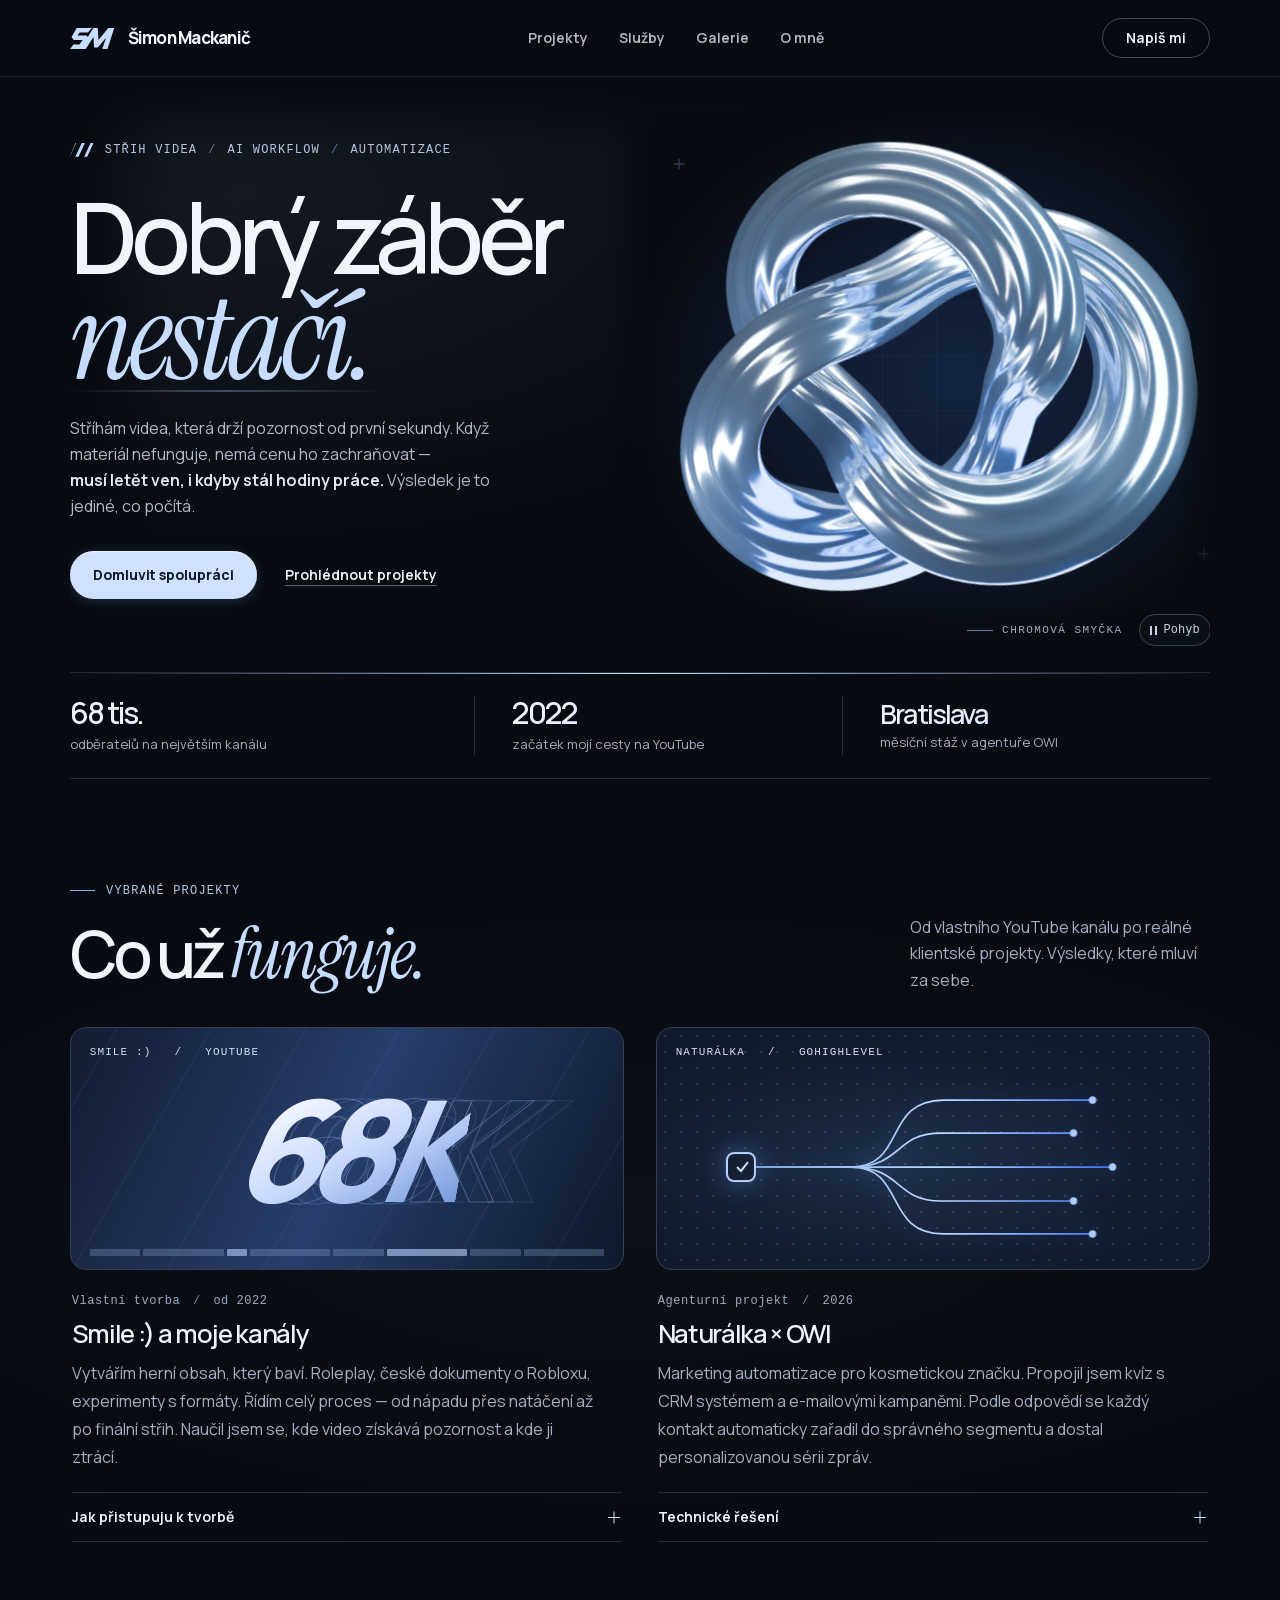
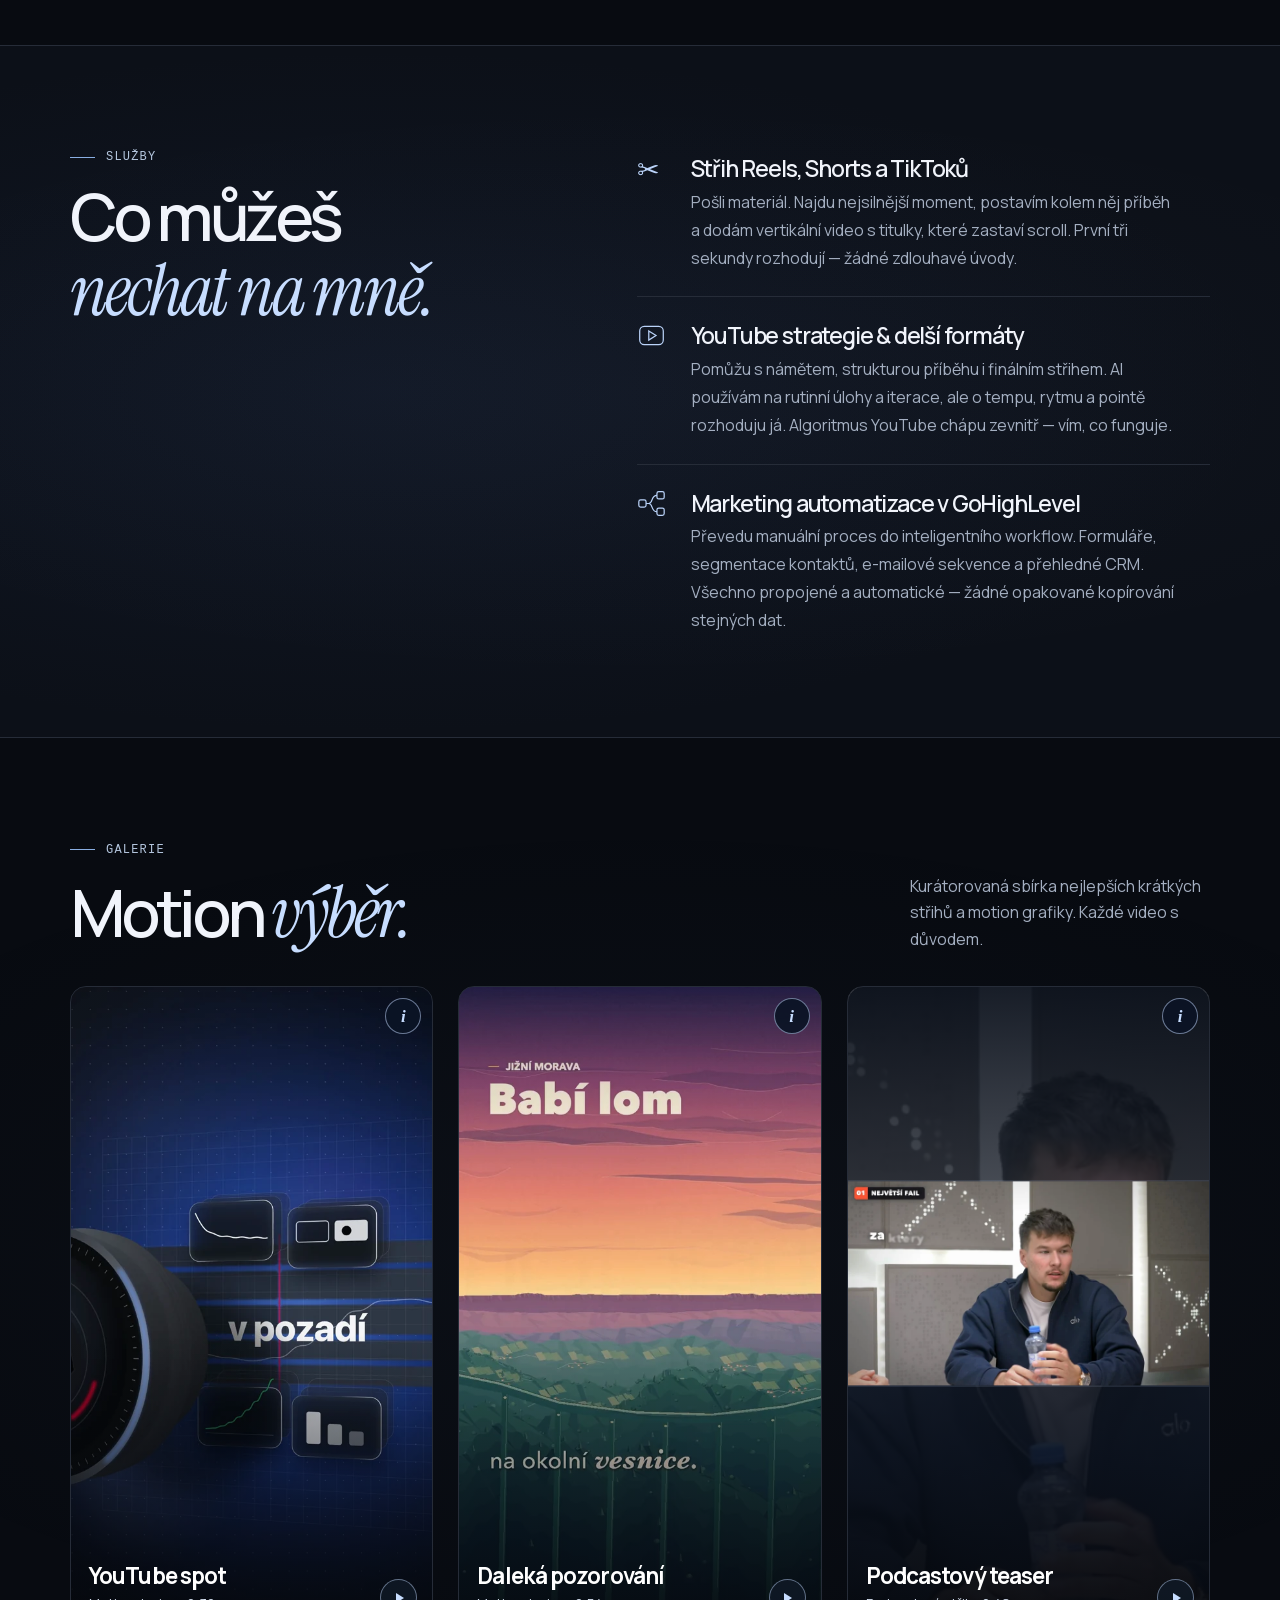
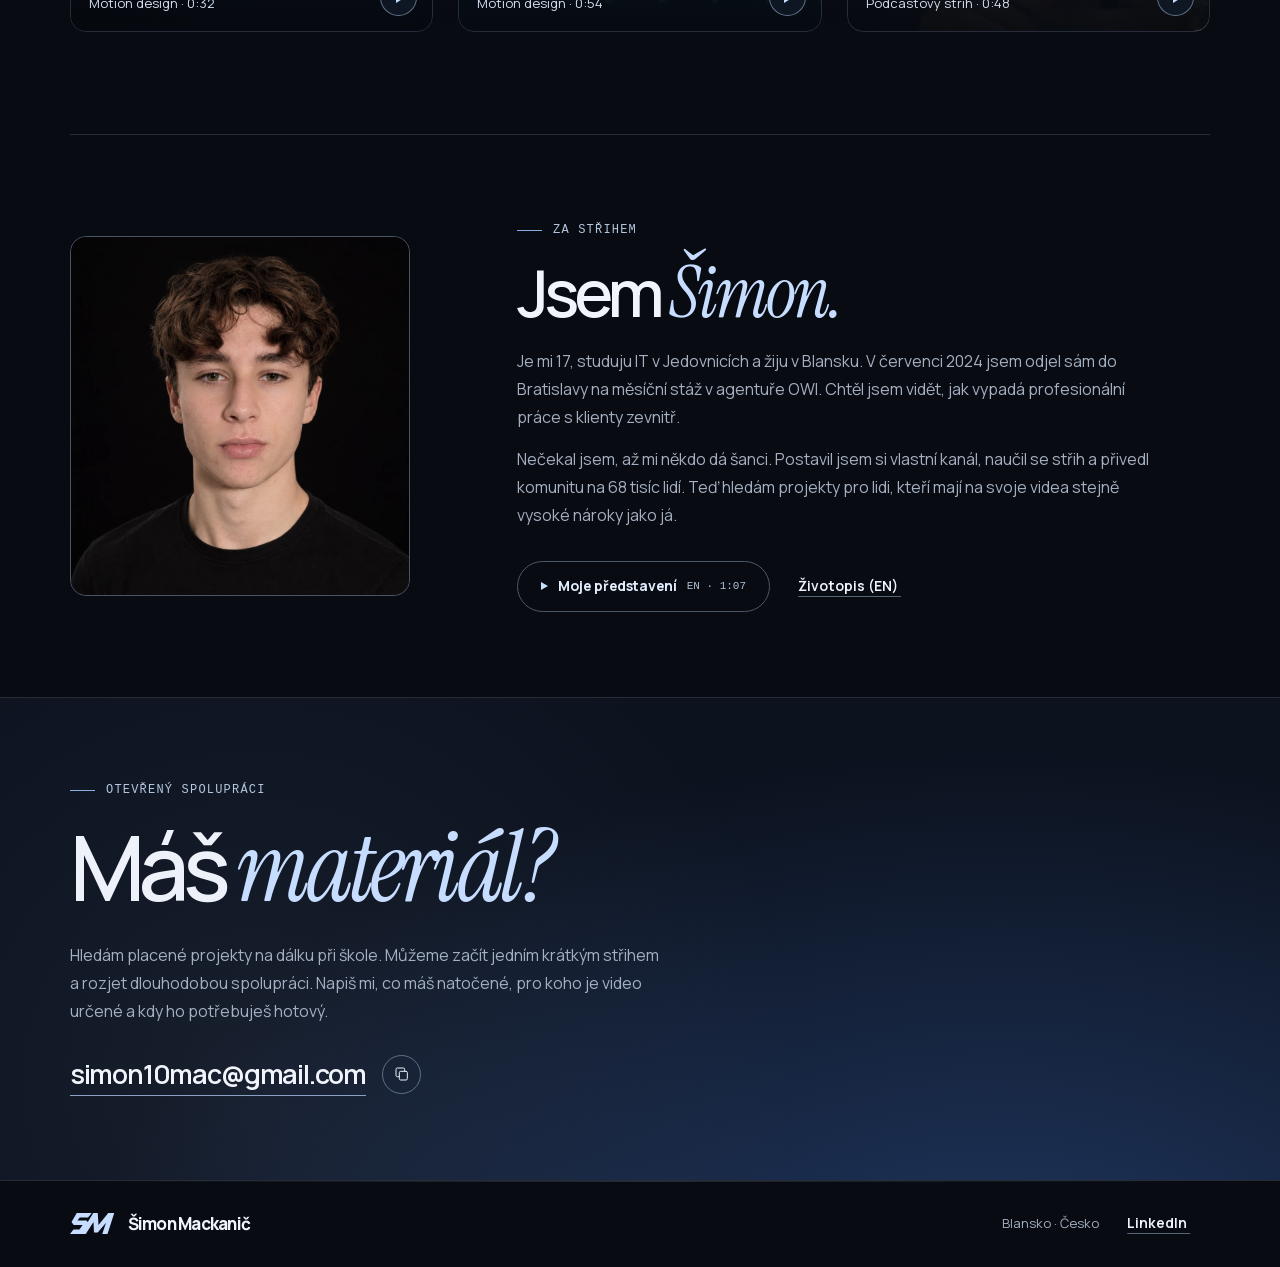
==== commit b5a27788: "Publish three motion portfolio samples" ====
--- a/index.html
+++ b/index.html
@@ -24,11 +24,11 @@
 
 <!-- Stylesheets -->
 <link rel="stylesheet" href="assets/fonts.css">
-<link rel="stylesheet" href="styl.css?v=20261122-2">
+<link rel="stylesheet" href="styl.css?v=20261123">
 
 <!-- Scripts -->
-<script defer src="galerie.js"></script>
-<script defer src="pohyb.js"></script>
+<script defer src="galerie.js?v=20261123"></script>
+<script defer src="pohyb.js?v=20261123"></script>
 
 <!-- Structured Data for SEO -->
 <script type="application/ld+json">
--- a/styl.css
+++ b/styl.css
@@ -227,12 +227,30 @@
 .empty-frames i:nth-child(2){opacity:.70;animation-delay:.5s}
 .empty-frames i:nth-child(3){animation-delay:1s}
 @keyframes frameFloat{0%,100%{transform:translateY(0)}50%{transform:translateY(-8px)}}
-.gallery-items{display:grid;grid-template-columns:repeat(auto-fit,minmax(min(210px,100%),1fr));gap:20px}
-.clip{display:grid;align-content:end;padding:18px;aspect-ratio:9/16;max-width:380px;border:1px solid var(--line);border-radius:16px;background:#151d2c center/cover;color:white;position:relative;overflow:hidden;isolation:isolate;transition:all .5s var(--ease-reveal)}
-.clip:hover{transform:translateY(-6px) scale(1.02);border-color:#4a5d7a;box-shadow:0 16px 40px rgba(0,0,0,.5)}
-.clip:before{content:"";position:absolute;inset:0;z-index:-1;background:linear-gradient(transparent 38%,#05080ddc);transition:background .5s}
-.clip:hover:before{background:linear-gradient(transparent 30%,#05080df2)}
-.clip span{font-size:14px}
+.gallery-items{display:grid;grid-template-columns:repeat(3,minmax(0,1fr));gap:clamp(14px,2vw,25px);max-width:1140px;margin-inline:auto}
+.clip-card{position:relative;min-width:0;border-radius:16px;transition:transform .4s var(--ease-reveal)}
+.clip-card:focus-within{z-index:1}
+.clip{display:grid;align-content:end;gap:3px;padding:18px 63px 17px 18px;aspect-ratio:9/16;border:1px solid var(--line);border-radius:inherit;background:#151d2c center/cover;color:white;position:relative;overflow:hidden;isolation:isolate;transition:border-color .4s,box-shadow .4s}
+.clip::before{content:"";position:absolute;inset:0;z-index:-1;background:linear-gradient(180deg,#05080d40 0%,transparent 25%,transparent 54%,#05080de8 100%)}
+.clip strong{font-size:clamp(17px,1.75vw,24px);font-weight:700;letter-spacing:-.04em;line-height:1.2}
+.clip span{font-size:13px;color:#d4dfef}
+.clip-play{position:absolute;right:15px;bottom:15px;display:grid;place-items:center;width:37px;aspect-ratio:1;border:1px solid #b6cbed80;border-radius:50%;background:#101926d9;transition:background .3s,border-color .3s}
+.clip-play::before{content:"";border-block:5px solid transparent;border-left:8px solid var(--ice);margin-left:2px}
+.clip:focus-visible,.clip-card:hover .clip{border-color:#7898c0;box-shadow:0 12px 34px #0006}
+.clip-card:hover .clip-play,.clip:focus-visible .clip-play{background:#2c4463;border-color:var(--ice)}
+.clip-card-wide .clip::before{background:linear-gradient(180deg,#080e19ed,#151b26bf 37%,#0a101bea 73%,#05080df5)}
+.clip-wide-frame{position:absolute;top:46%;left:0;transform:translateY(-50%);width:100%;height:auto;border-block:1px solid #c7ddff38}
+.clip-info{position:absolute;top:12px;right:12px;z-index:2}
+.clip-info-button{display:grid;place-items:center;margin-left:auto;width:36px;height:36px;border:1px solid #b6cbed90;border-radius:50%;background:#0b1425ed;color:var(--ice);font:italic 650 17px/1 Georgia,serif}
+.clip-info-button:hover,.clip-info-button[aria-expanded="true"]{background:#223955;border-color:var(--ice)}
+.clip-info-panel{position:absolute;right:0;top:100%;width:min(260px,calc(100vw - 65px));padding:13px 14px;background:#101a2a;color:var(--fg);border:1px solid #58749c;border-radius:10px;box-shadow:0 12px 30px #0008;font-size:13px;line-height:1.55}
+.clip-info-above .clip-info-panel{top:auto;bottom:100%}
+.clip-credit{margin-top:8px;color:var(--ice);font-weight:650}
+@media(hover:hover) and (pointer:fine){.clip-card:hover{transform:translateY(-4px)}}
+@media(min-width:621px) and (max-width:960px){.clip-info-panel{width:clamp(153px,22vw,230px)}}
+@media(max-width:740px){html,body{overflow-x:clip}}
+@media(max-width:620px){.gallery-items{grid-template-columns:minmax(0,380px);justify-content:center}.clip{padding-bottom:18px}}
+#player.is-portrait{max-width:min(94vw,max(310px,calc(72svh * .5625 + 32px)))}
 
 /* Profile Section */
 .profile{border-top:1px solid var(--line);display:grid;grid-template-columns:minmax(220px,.68fr) 1.32fr;gap:clamp(35px,7vw,108px);align-items:center;padding-block:clamp(60px,6.7vw,105px)}
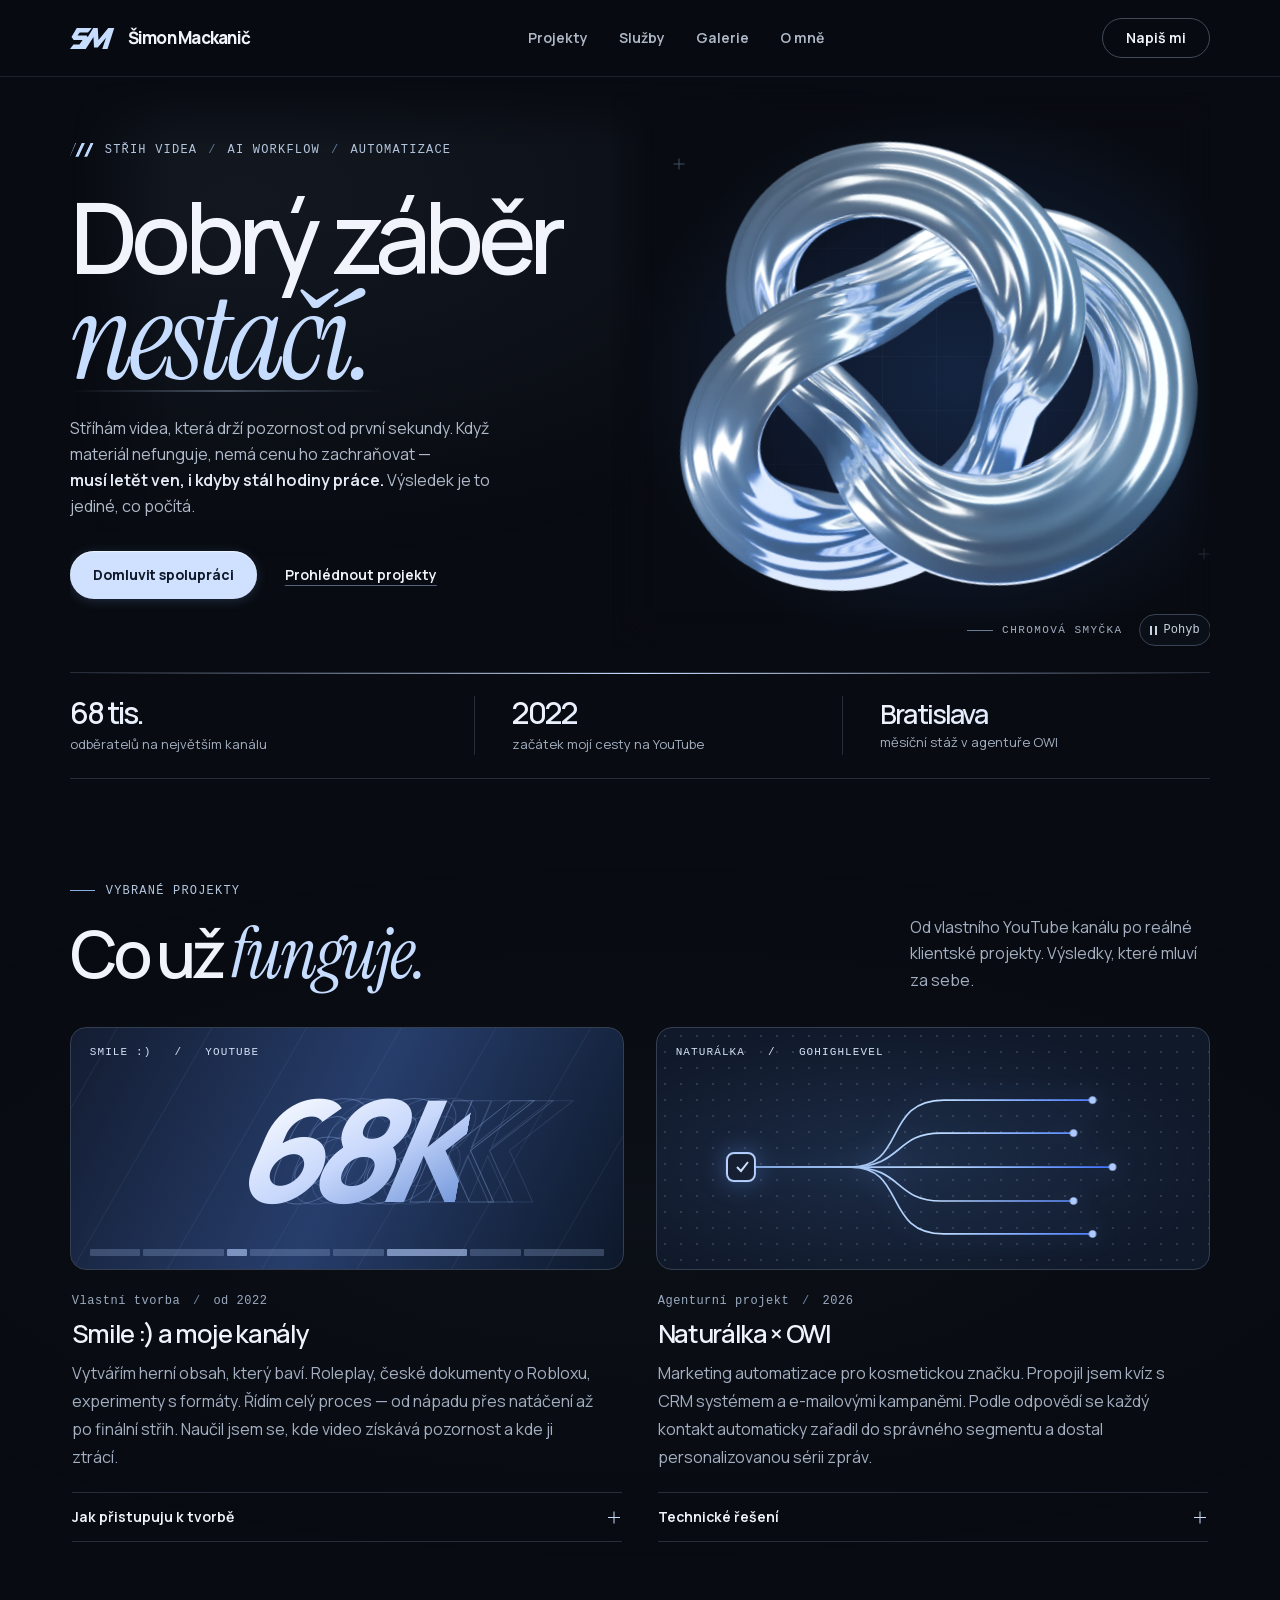
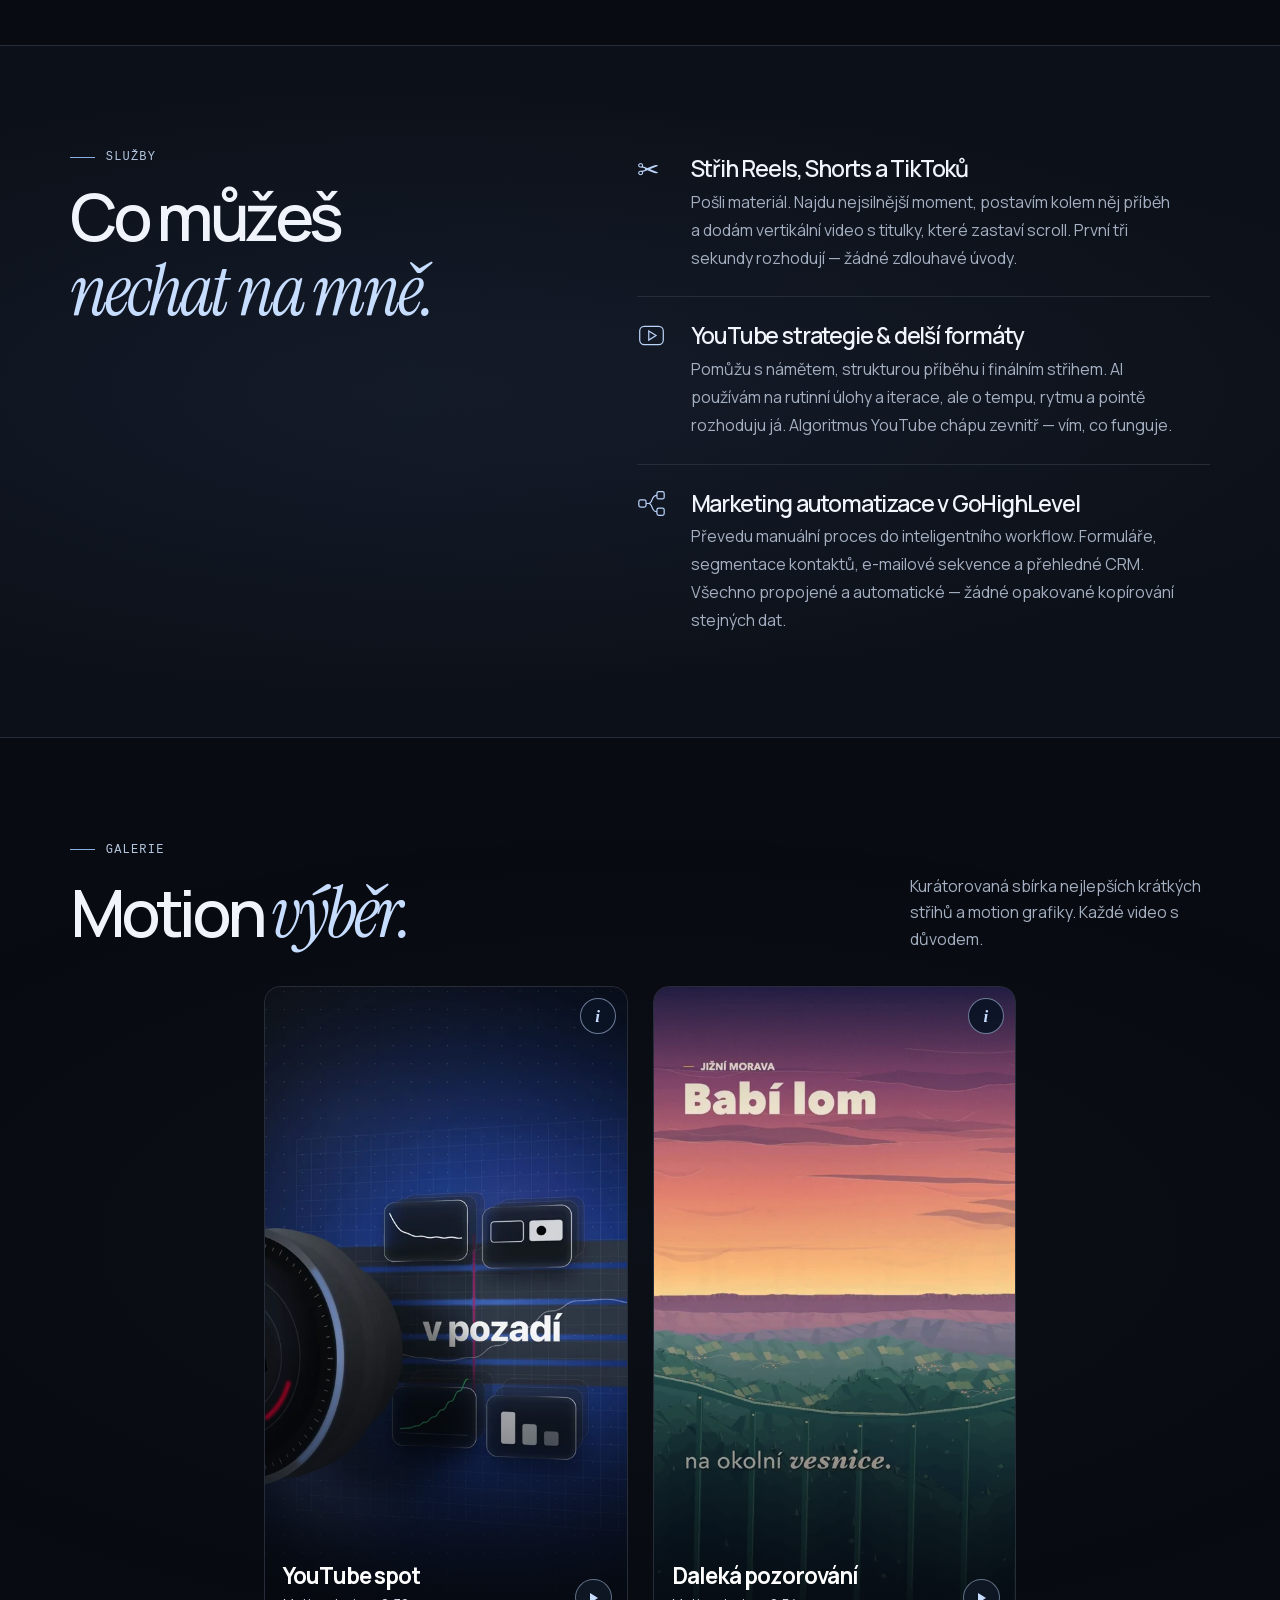
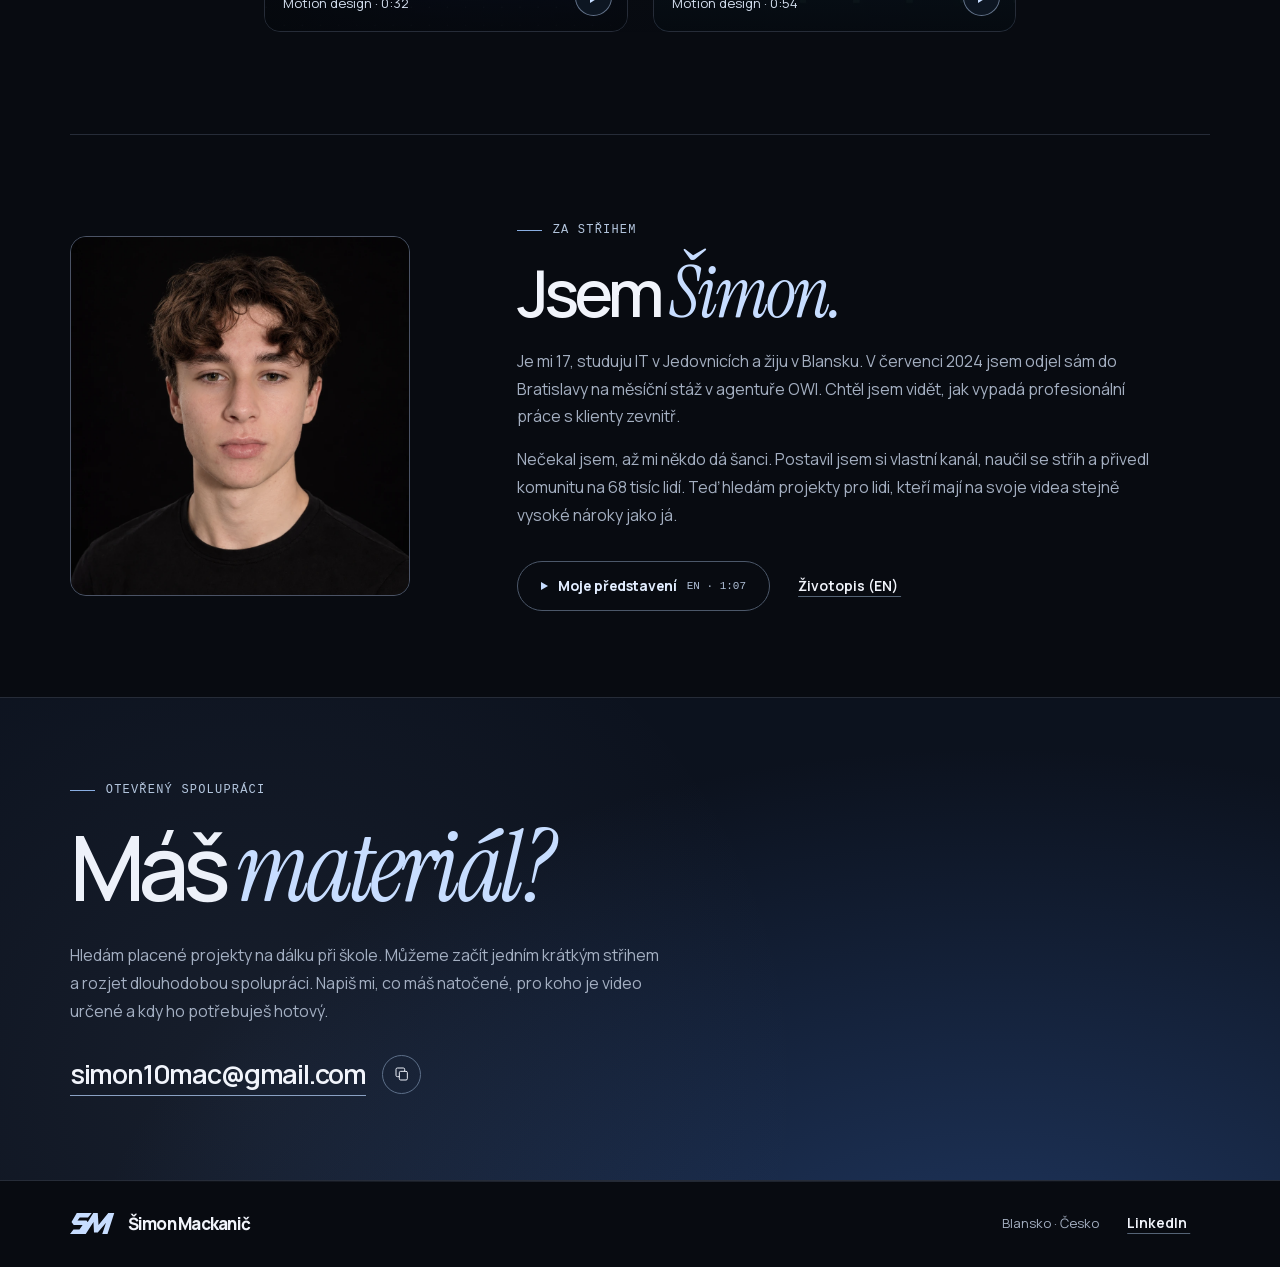
==== commit 8cc18b72: "Remove podcast teaser from portfolio gallery" ====
--- a/index.html
+++ b/index.html
@@ -24,10 +24,10 @@
 
 <!-- Stylesheets -->
 <link rel="stylesheet" href="assets/fonts.css">
-<link rel="stylesheet" href="styl.css?v=20261123">
+<link rel="stylesheet" href="styl.css?v=20261123-2">
 
 <!-- Scripts -->
-<script defer src="galerie.js?v=20261123"></script>
+<script defer src="galerie.js?v=20261123-2"></script>
 <script defer src="pohyb.js?v=20261123"></script>
 
 <!-- Structured Data for SEO -->
--- a/styl.css
+++ b/styl.css
@@ -227,8 +227,8 @@
 .empty-frames i:nth-child(2){opacity:.70;animation-delay:.5s}
 .empty-frames i:nth-child(3){animation-delay:1s}
 @keyframes frameFloat{0%,100%{transform:translateY(0)}50%{transform:translateY(-8px)}}
-.gallery-items{display:grid;grid-template-columns:repeat(3,minmax(0,1fr));gap:clamp(14px,2vw,25px);max-width:1140px;margin-inline:auto}
-.clip-card{position:relative;min-width:0;border-radius:16px;transition:transform .4s var(--ease-reveal)}
+.gallery-items{--gallery-gap:clamp(14px,2vw,25px);display:flex;flex-wrap:wrap;justify-content:center;gap:var(--gallery-gap);max-width:1140px;margin-inline:auto}
+.clip-card{flex:0 1 calc((100% - 2*var(--gallery-gap))/3);position:relative;min-width:0;border-radius:16px;transition:transform .4s var(--ease-reveal)}
 .clip-card:focus-within{z-index:1}
 .clip{display:grid;align-content:end;gap:3px;padding:18px 63px 17px 18px;aspect-ratio:9/16;border:1px solid var(--line);border-radius:inherit;background:#151d2c center/cover;color:white;position:relative;overflow:hidden;isolation:isolate;transition:border-color .4s,box-shadow .4s}
 .clip::before{content:"";position:absolute;inset:0;z-index:-1;background:linear-gradient(180deg,#05080d40 0%,transparent 25%,transparent 54%,#05080de8 100%)}
@@ -249,7 +249,7 @@
 @media(hover:hover) and (pointer:fine){.clip-card:hover{transform:translateY(-4px)}}
 @media(min-width:621px) and (max-width:960px){.clip-info-panel{width:clamp(153px,22vw,230px)}}
 @media(max-width:740px){html,body{overflow-x:clip}}
-@media(max-width:620px){.gallery-items{grid-template-columns:minmax(0,380px);justify-content:center}.clip{padding-bottom:18px}}
+@media(max-width:620px){.clip-card{flex-basis:min(100%,380px)}.clip{padding-bottom:18px}}
 #player.is-portrait{max-width:min(94vw,max(310px,calc(72svh * .5625 + 32px)))}
 
 /* Profile Section */
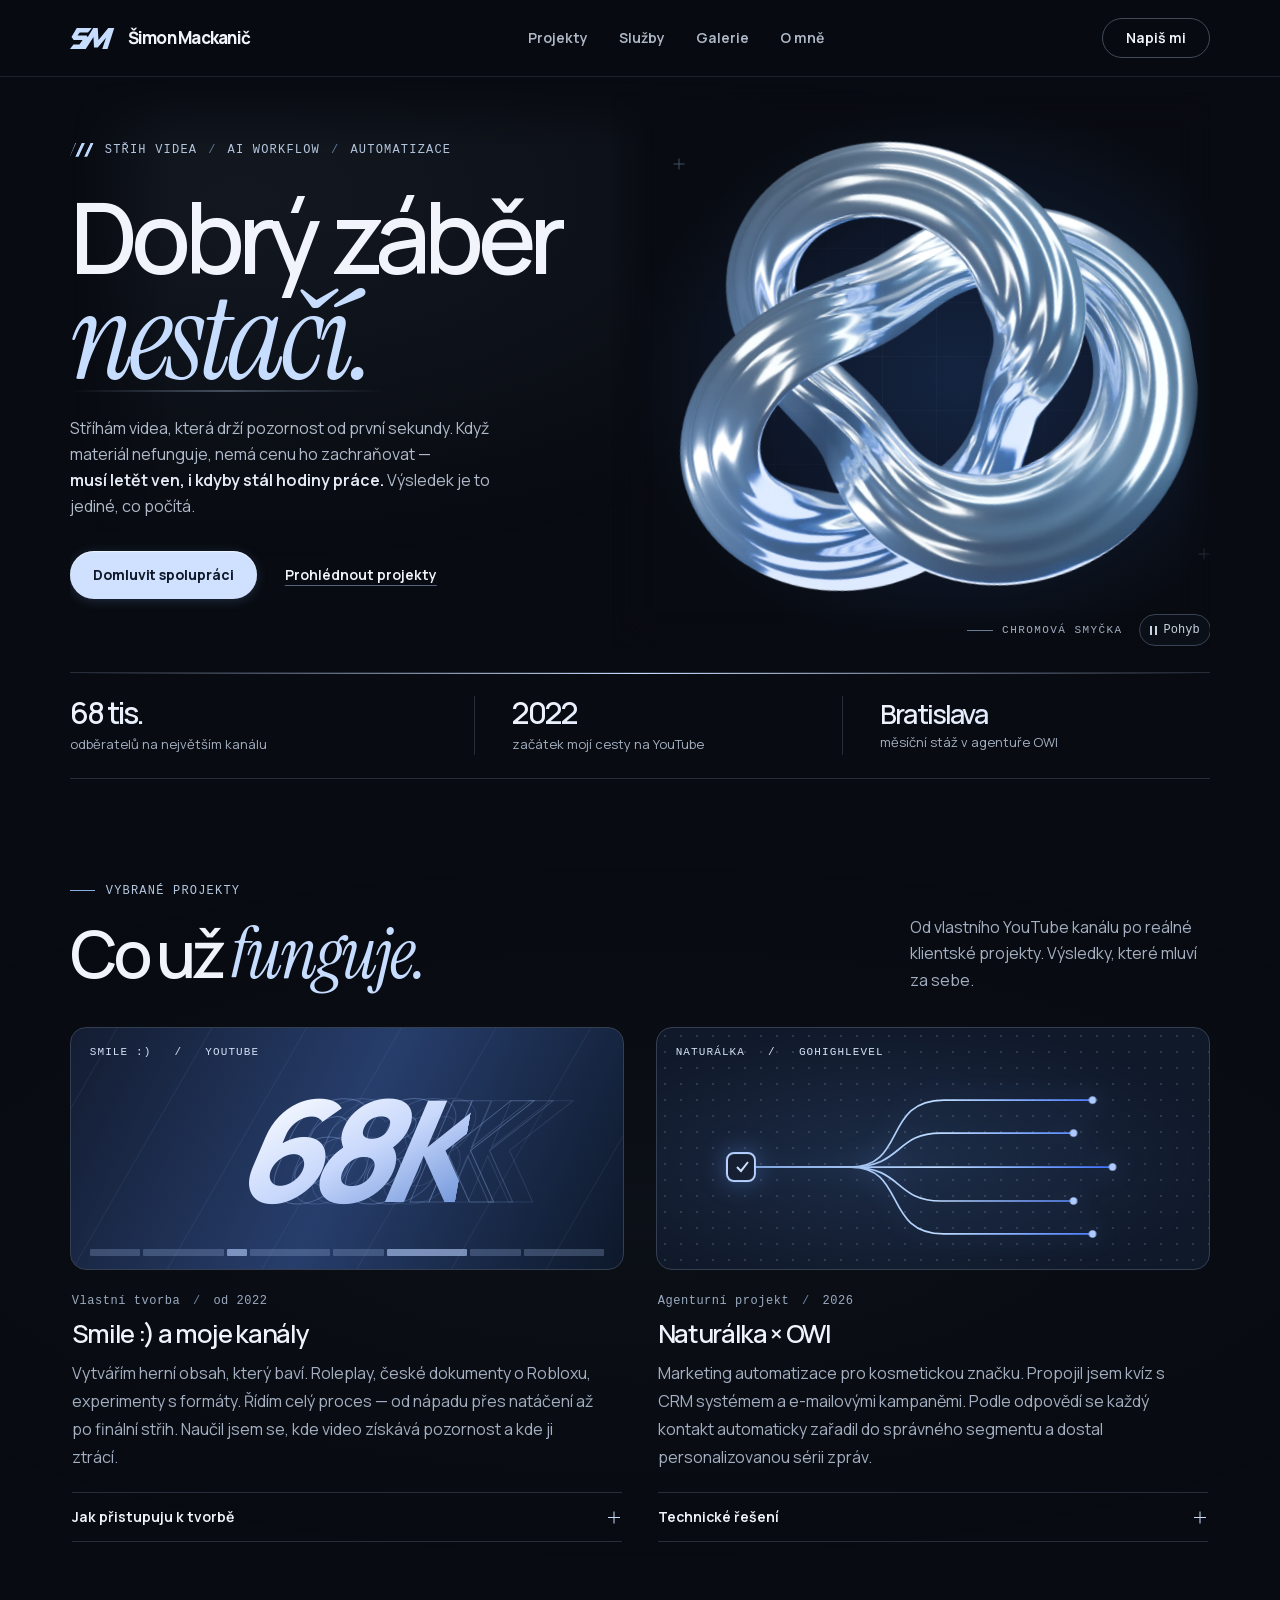
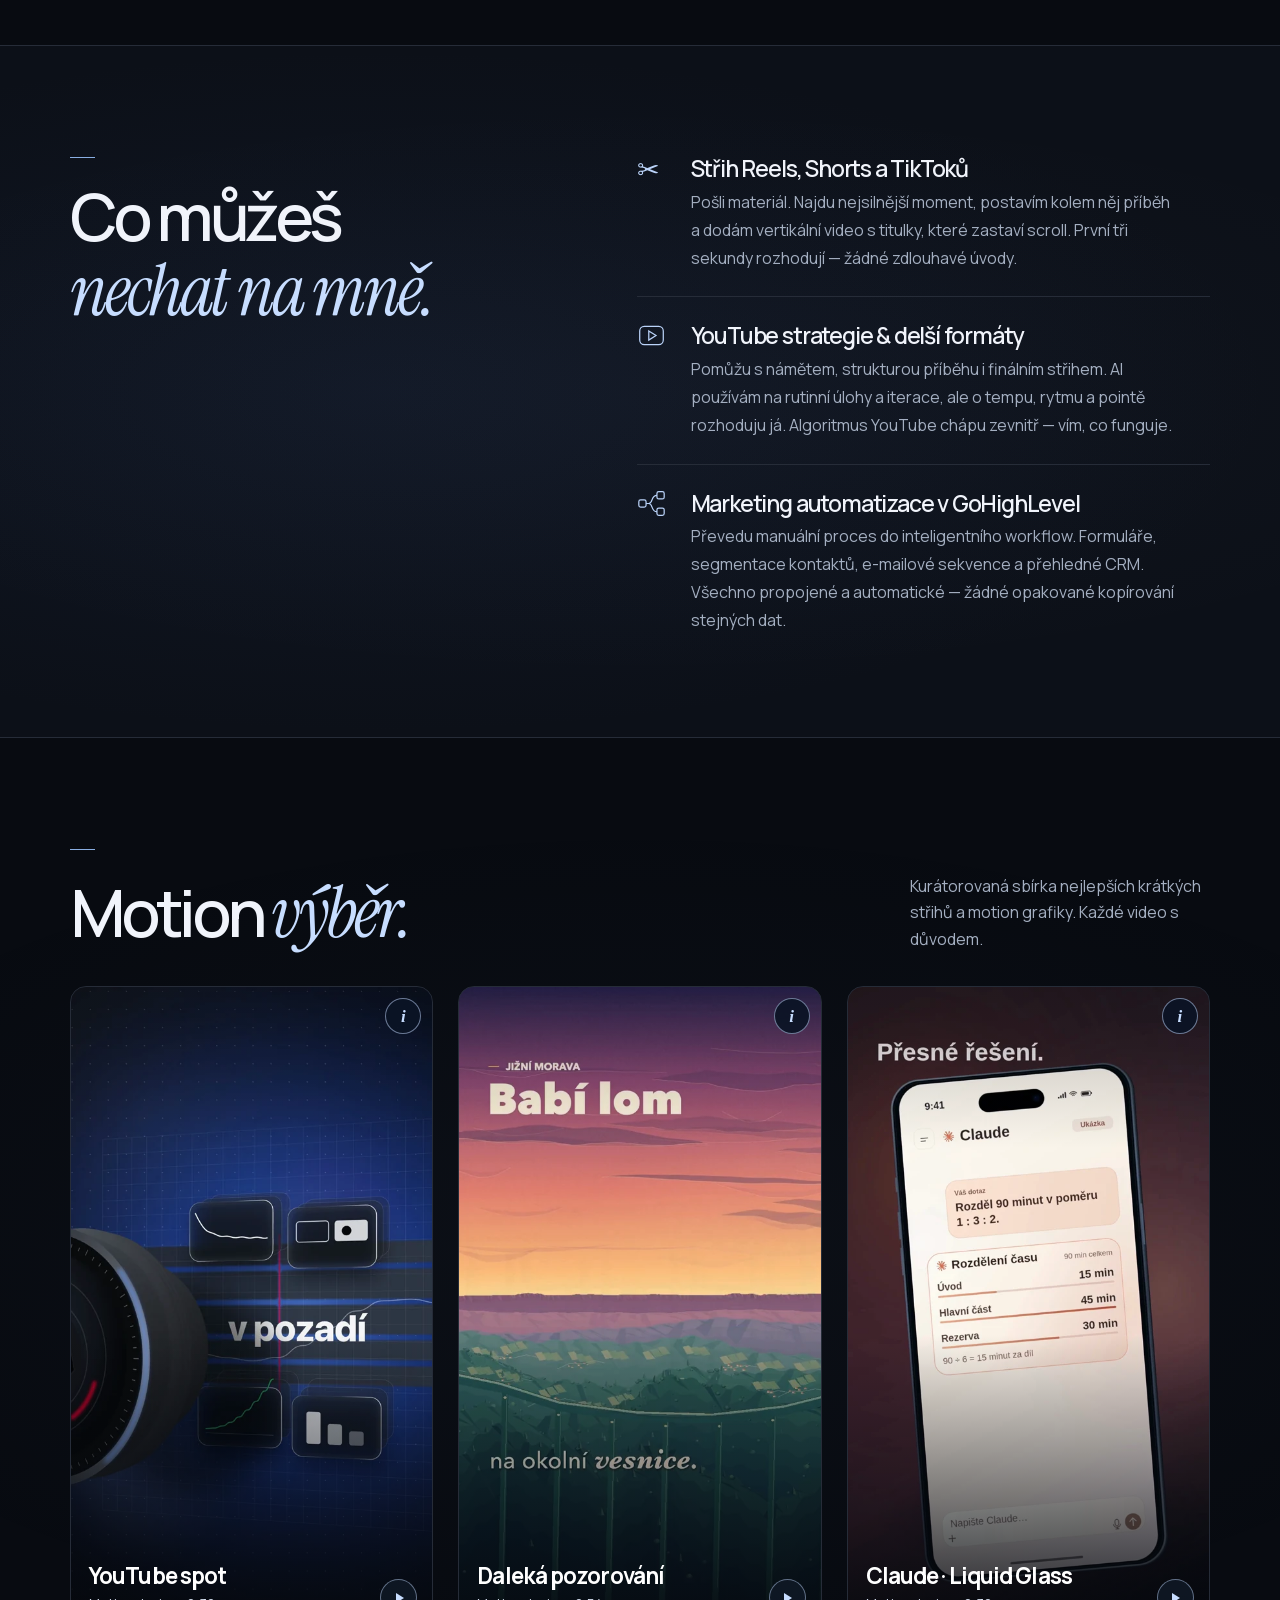
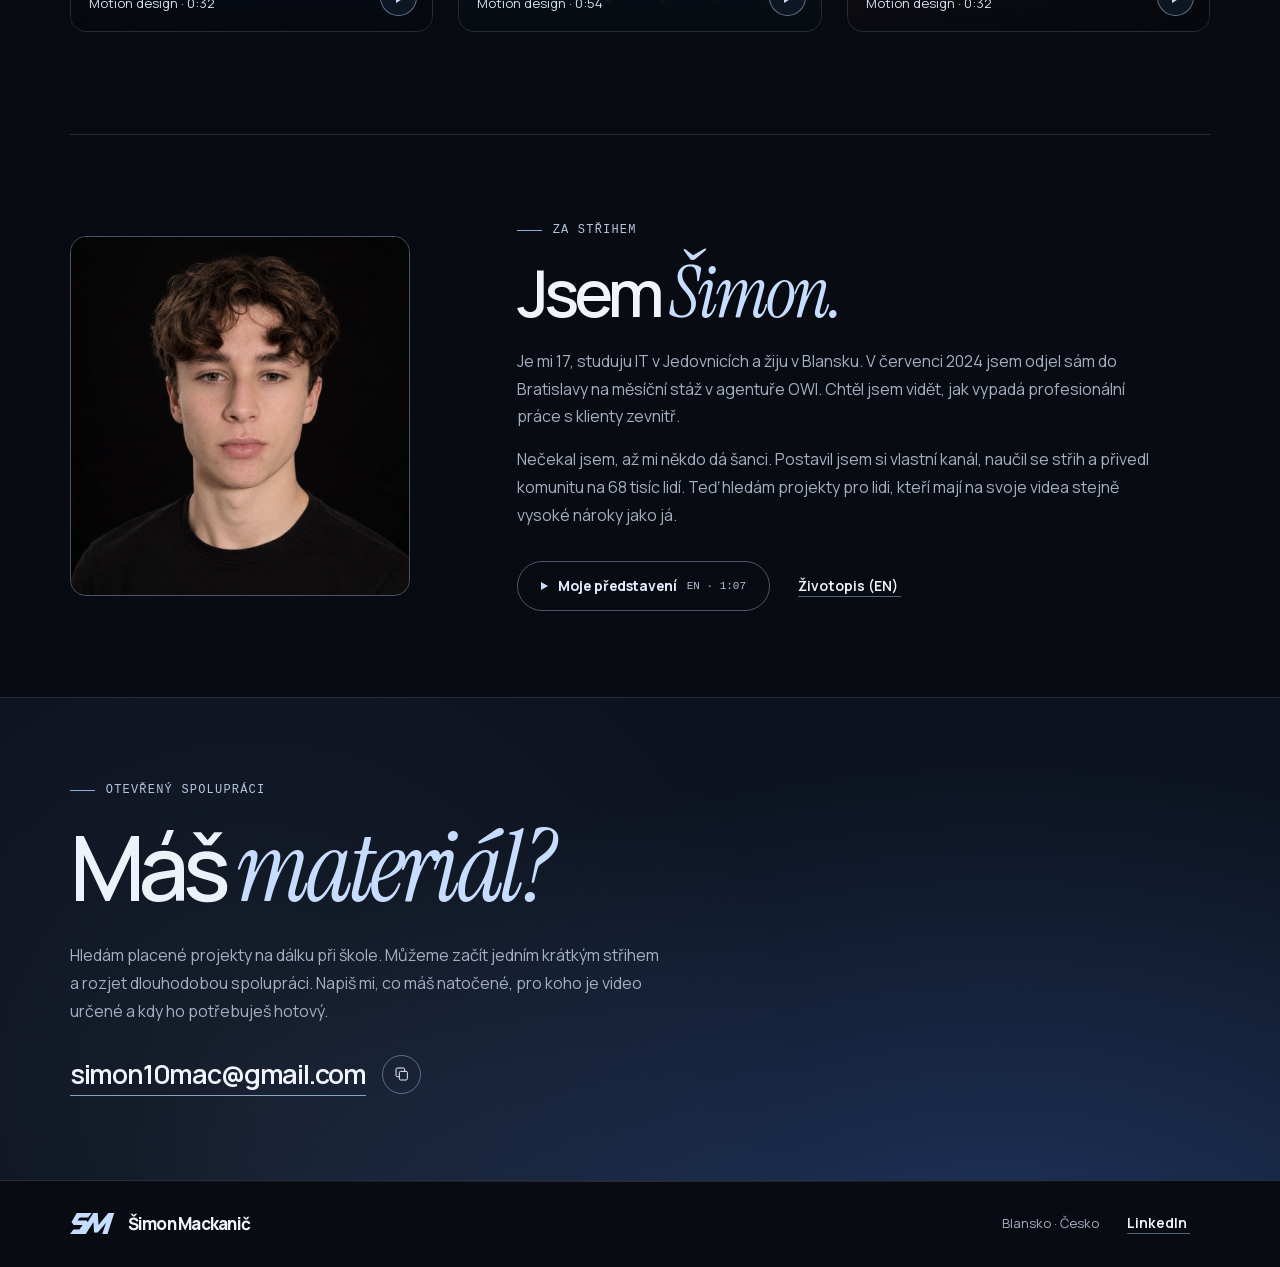
==== commit c9a755ea: "Add Claude Liquid Glass motion sample" ====
--- a/index.html
+++ b/index.html
@@ -27,7 +27,7 @@
 <link rel="stylesheet" href="styl.css?v=20261123-2">
 
 <!-- Scripts -->
-<script defer src="galerie.js?v=20261123-2"></script>
+<script defer src="galerie.js?v=20261123-3"></script>
 <script defer src="pohyb.js?v=20261123"></script>
 
 <!-- Structured Data for SEO -->
